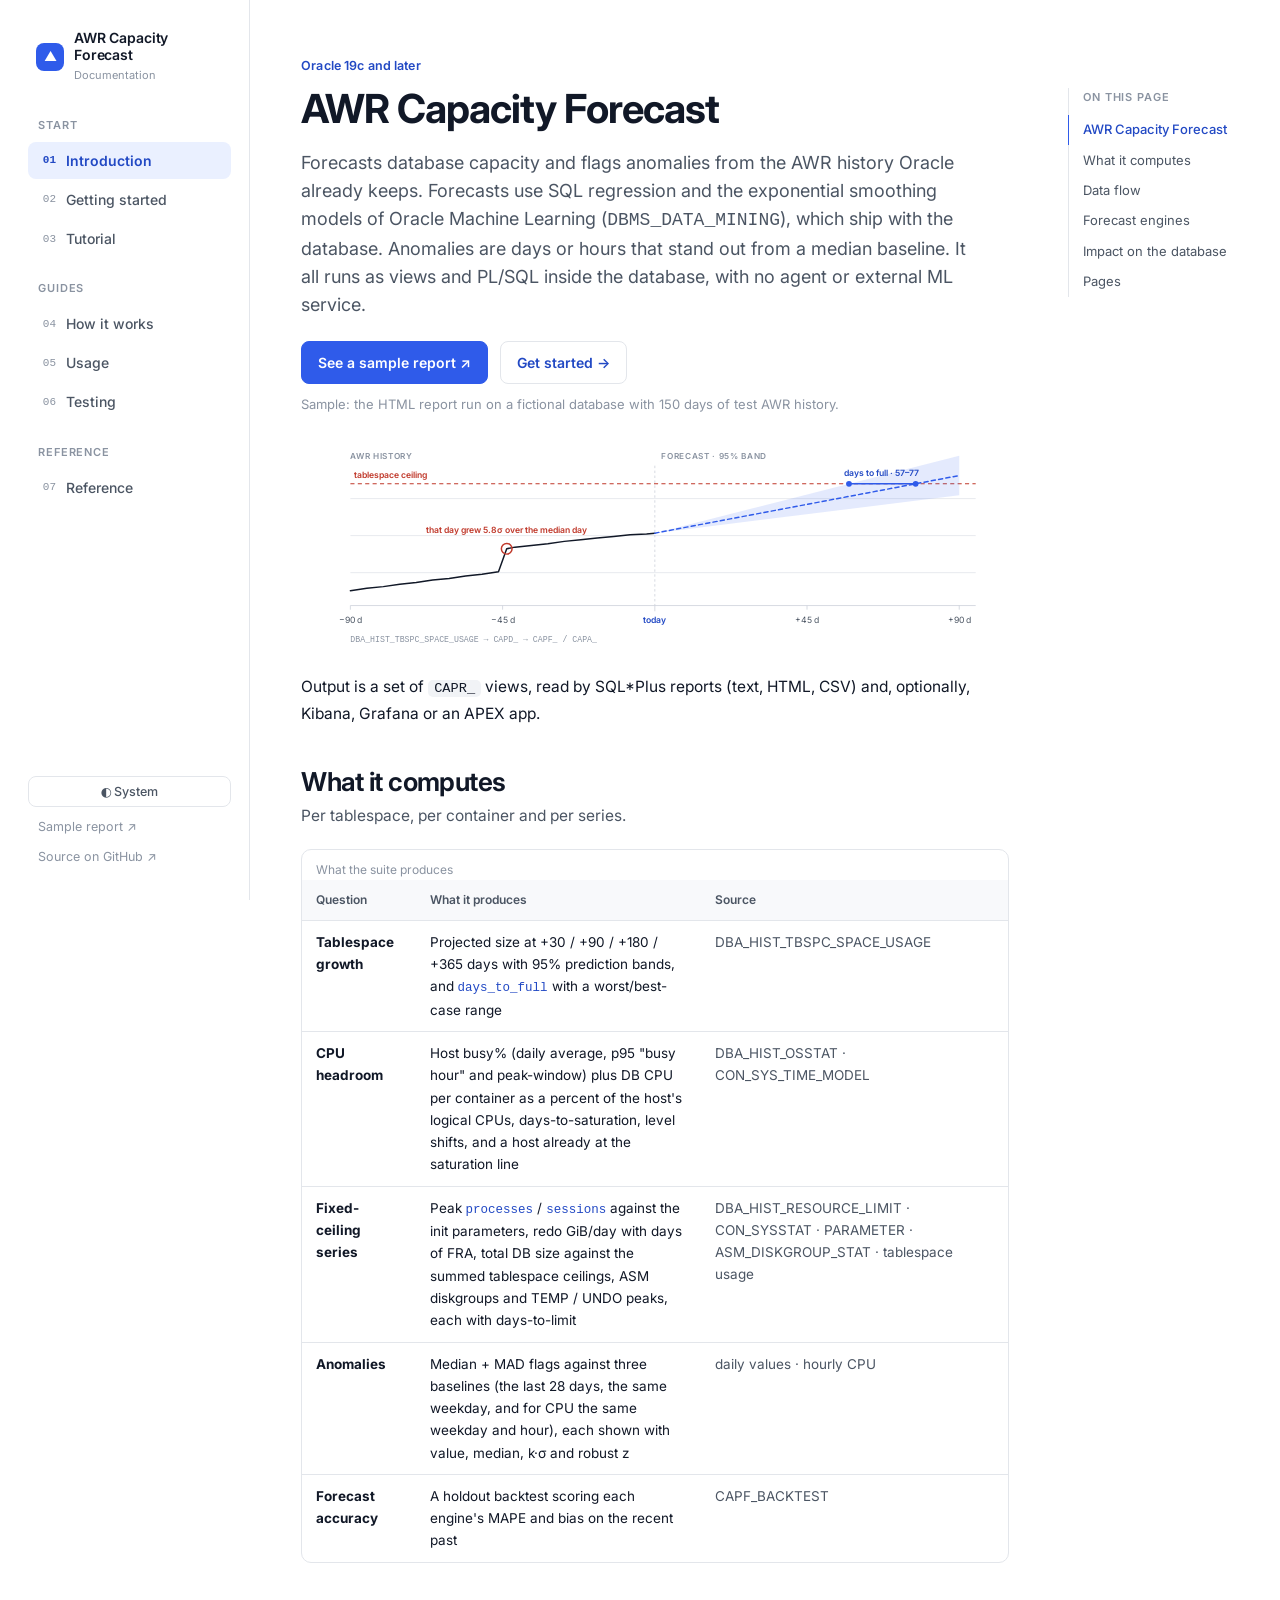
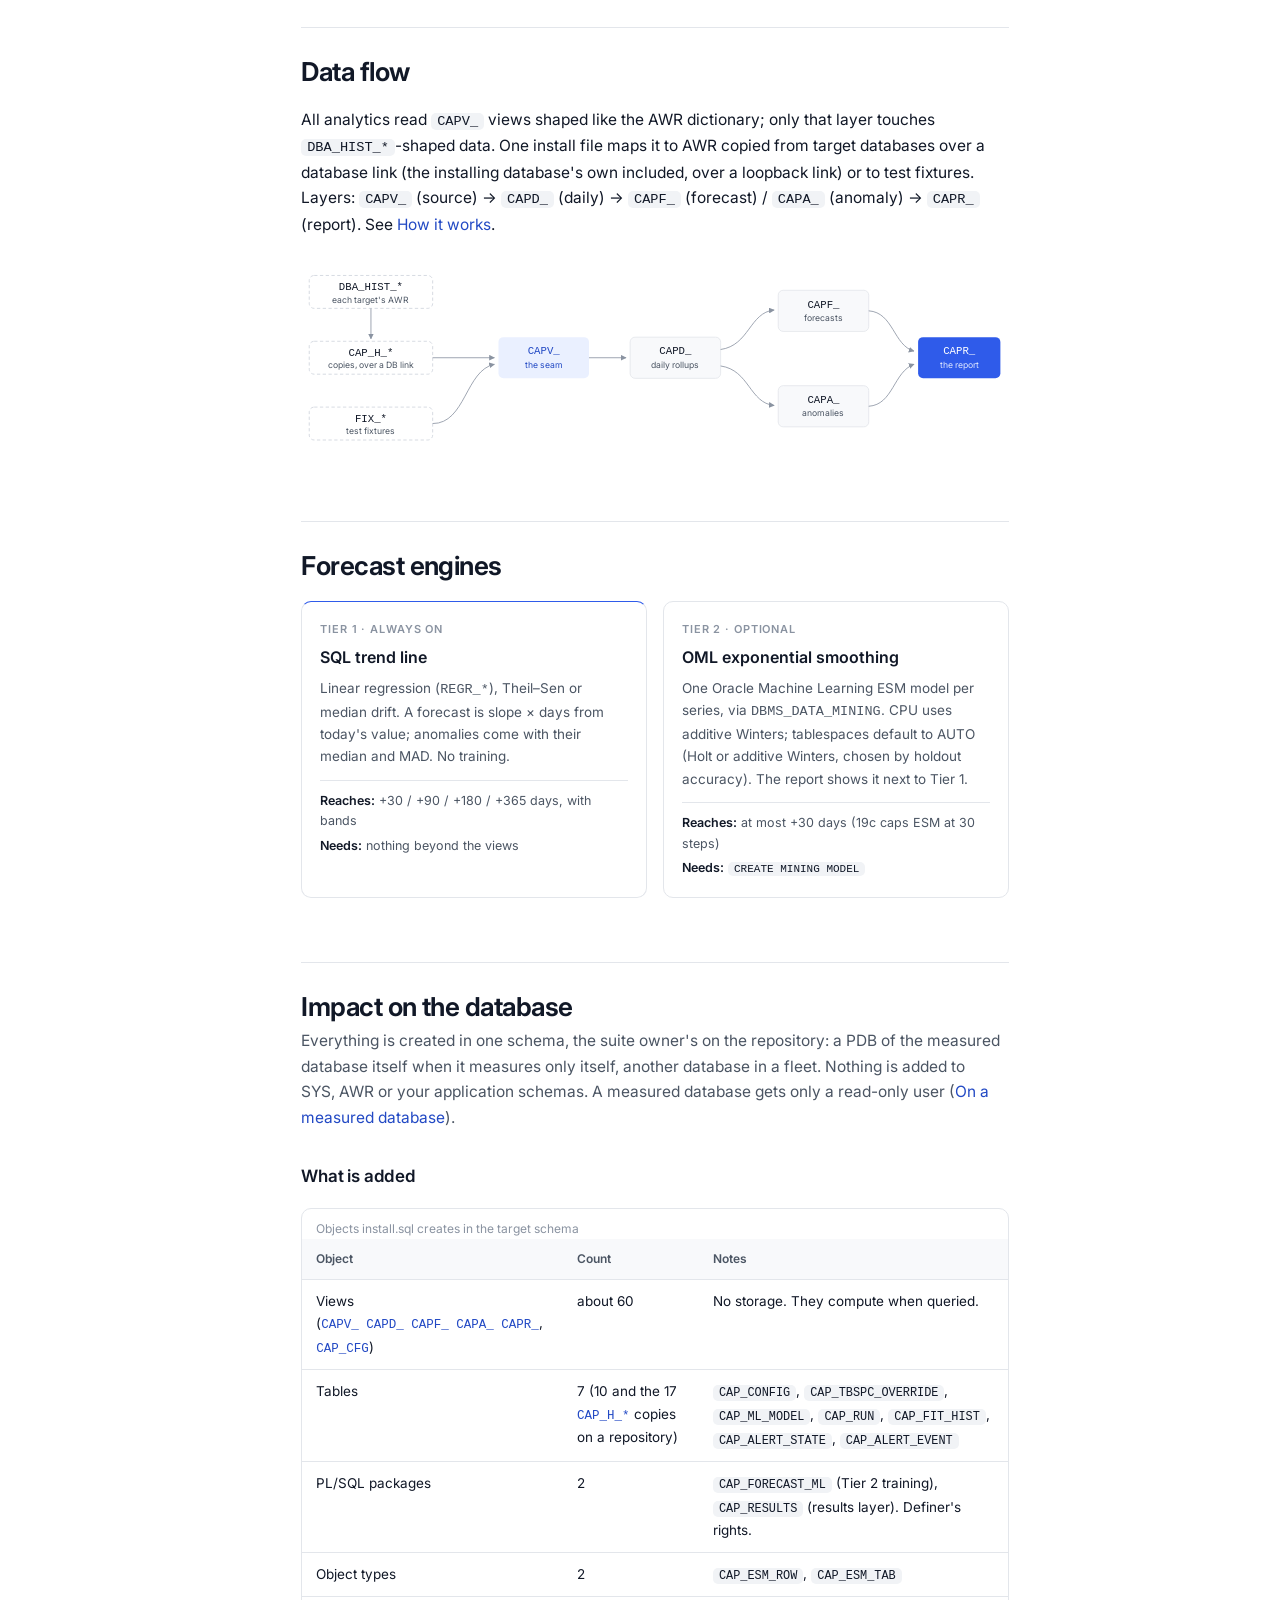
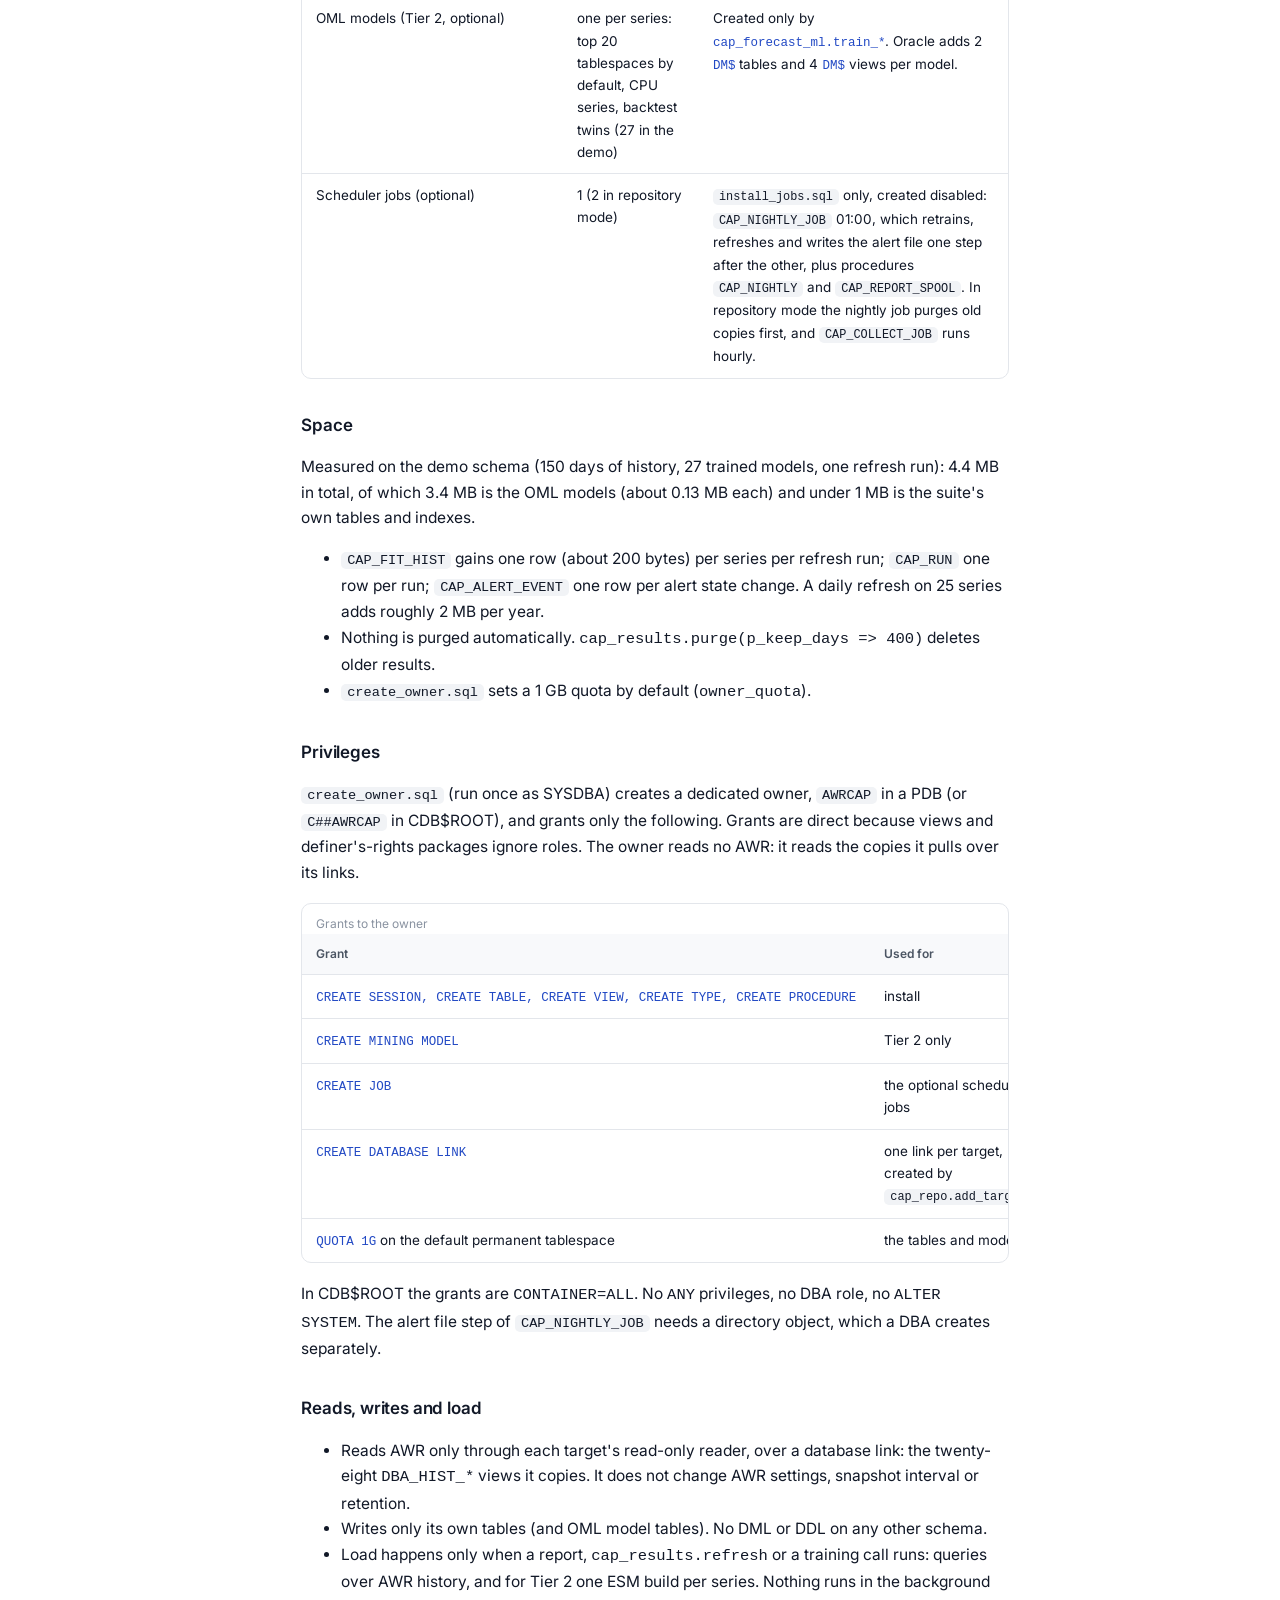
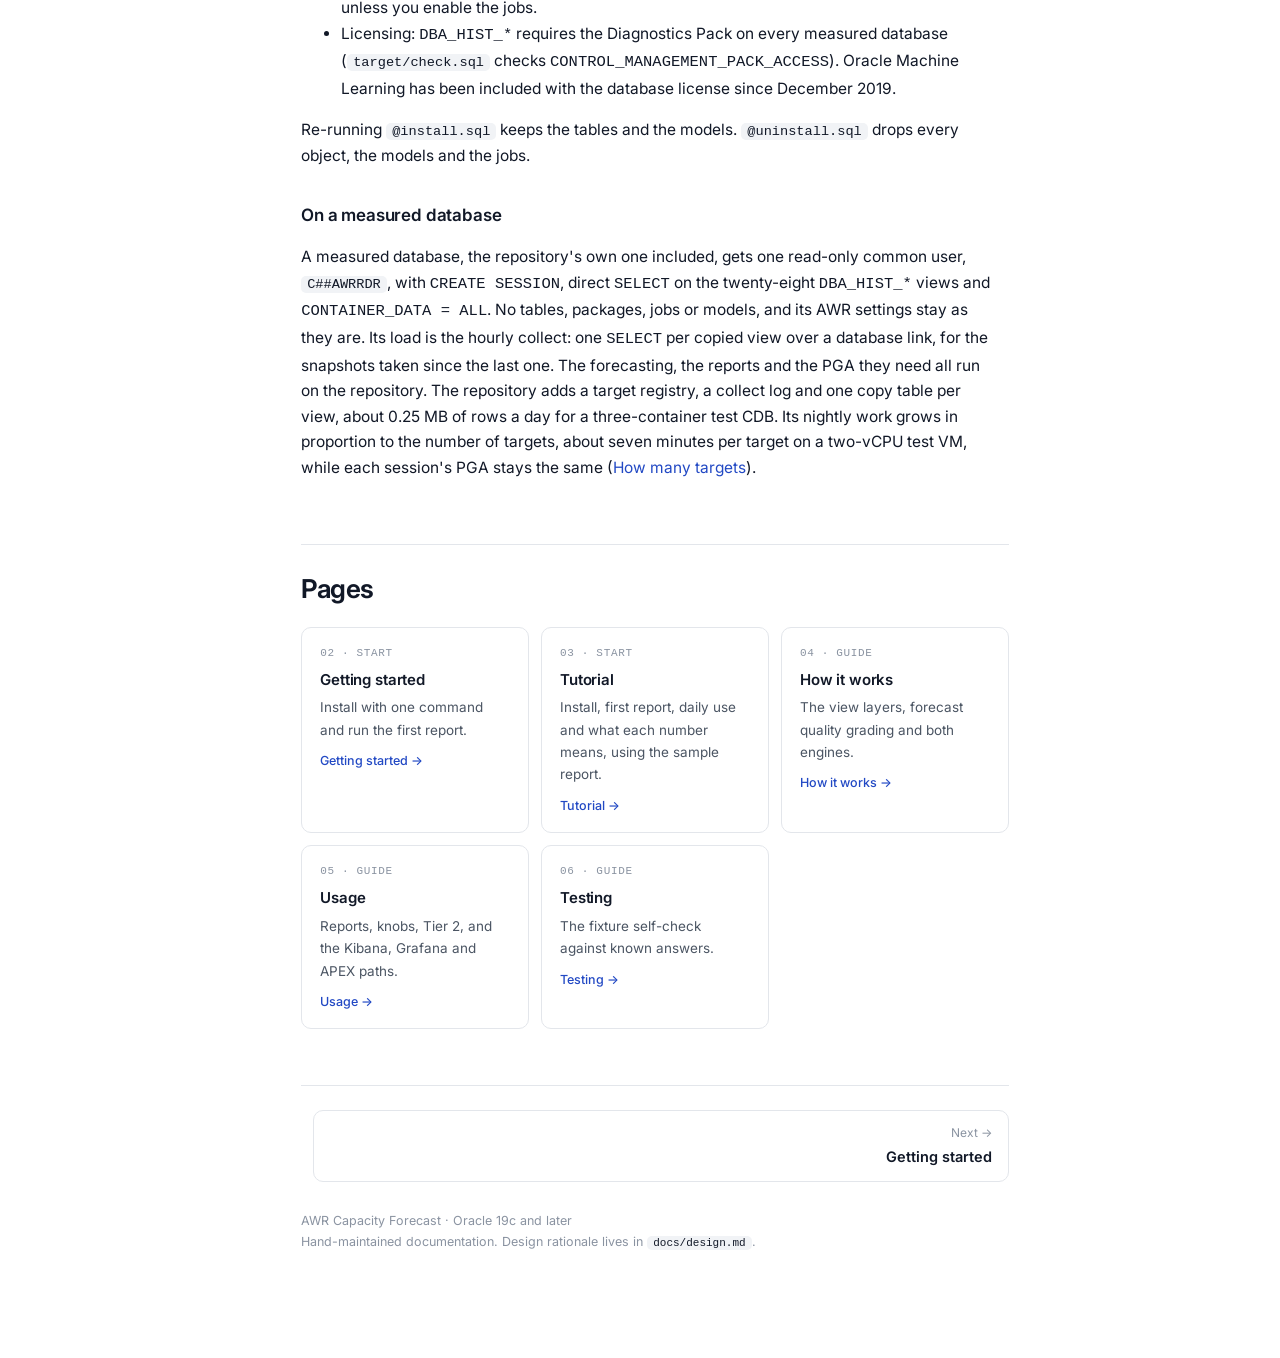
==== docs/index.html @ b94b9b95 "Merge origin/main (M25: every database a target) into the memory sizing branch Main retired local mo" ====
<!DOCTYPE html>
<html lang="en">
<head>
<meta charset="utf-8">
<meta name="viewport" content="width=device-width, initial-scale=1">
<meta name="color-scheme" content="light dark">
<title>Introduction — AWR Capacity Forecast</title>
<meta name="description" content="Capacity forecasting and anomaly detection for Oracle 19c, computed inside the database from AWR history with SQL and Oracle Machine Learning.">
<link rel="icon" href="data:image/svg+xml,<svg xmlns='http://www.w3.org/2000/svg' viewBox='0 0 32 32'><rect width='32' height='32' rx='7' fill='%23b06a0d'/><path d='M16 8L24 23L8 23Z' fill='%23fff'/></svg>">
<link rel="preconnect" href="https://fonts.gstatic.com" crossorigin>
<link rel="stylesheet" href="assets/style.css">
<script>
  // No-FOUC: apply the persisted theme before first paint.
  (function(){try{var t=localStorage.getItem("cap-theme");
    if(t){document.documentElement.setAttribute("data-theme",t);
      var m=document.querySelector('meta[name="color-scheme"]');if(m)m.content=t;}}catch(e){}})();
</script>
</head>
<body>
<a class="skip-link visually-hidden" href="#content">Skip to content</a>
<div class="shell">
  <aside class="sidebar">
    <a class="brand" href="index.html">
      <div class="brand__mark" aria-hidden="true">▲</div>
      <div>
        <div class="brand__name">AWR Capacity<br>Forecast</div>
        <div class="brand__sub">Documentation</div>
      </div>
    </a>
    <nav class="nav" aria-label="Documentation pages">
      <div class="nav__group">Start</div>
      <a class="nav-page" href="index.html"><span class="n">01</span> Introduction</a>
      <a class="nav-page" href="start.html"><span class="n">02</span> Getting started</a>
      <a class="nav-page" href="tutorial.html"><span class="n">03</span> Tutorial</a>
      <div class="nav__group">Guides</div>
      <a class="nav-page" href="concepts.html"><span class="n">04</span> How it works</a>
      <a class="nav-page" href="usage.html"><span class="n">05</span> Usage</a>
      <a class="nav-page" href="testing.html"><span class="n">06</span> Testing</a>
      <div class="nav__group">Reference</div>
      <a class="nav-page" href="reference.html"><span class="n">07</span> Reference</a>
    </nav>
    <div class="sidebar__foot">
      <button class="theme-toggle" id="themeBtn" type="button">◐ System</button>
      <a class="sidebar__link" href="demo/cap_report_demo.html" target="_blank" rel="noopener">Sample report ↗</a>
      <a class="sidebar__link" href="https://github.com/davidbudac/awr-capacity-forecast">Source on GitHub ↗</a>
    </div>
  </aside>

  <main class="main" id="content" tabindex="-1">
    <div class="wrap">

      <!-- ===================== HERO ===================== -->
      <section class="hero" id="overview">
        <span class="eyebrow">Oracle 19c and later</span>
        <h1>AWR Capacity Forecast</h1>
        <p class="lead">Forecasts database capacity and flags anomalies from the AWR history Oracle
          already keeps. Forecasts use SQL regression and the exponential smoothing models of
          Oracle Machine Learning (<code>DBMS_DATA_MINING</code>), which ship with the database.
          Anomalies are days or hours that stand out from a median baseline. It all runs as views
          and PL/SQL inside the database, with no agent or external ML service.</p>
        <p class="cta">
          <a class="btn" href="demo/cap_report_demo.html" target="_blank" rel="noopener">See a sample report ↗</a>
          <a class="btn btn--ghost" href="start.html">Get started →</a>
          <span class="cta__note">Sample: the HTML report run on a fictional database with 150 days
            of test AWR history.</span>
        </p>
        <div class="herochart-scroll">
        <svg class="herochart" viewBox="0 0 860 252" role="img"
             aria-label="One tablespace over time. AWR history runs from 90 days ago to today, with one day flagged for growing 5.8 sigma more than a typical day. From today a dashed forecast line and a 95% band project forward, crossing the tablespace ceiling between 57 and 77 days out.">
          <text class="hc-lbl" x="60" y="22">AWR history</text>
          <text class="hc-lbl" x="438" y="22">forecast · 95% band</text>

          <line class="hc-grid" x1="60" y1="160" x2="820" y2="160"/>
          <line class="hc-grid" x1="60" y1="115" x2="820" y2="115"/>
          <line class="hc-grid" x1="60" y1="70"  x2="820" y2="70"/>

          <line class="hc-ceil" x1="60" y1="52" x2="820" y2="52"/>
          <text class="hc-crit" x="64" y="45">tablespace ceiling</text>

          <path class="hc-band" d="M430 112 L800 18 L800 66 Z"/>
          <path class="hc-hist" d="M60 182 L80 179 L100 177 L120 174 L140 172 L160 169 L180 167
            L200 164 L220 162 L240 159 L250 131 L260 129 L280 127 L300 125 L320 122 L340 120
            L360 118 L380 116 L400 114 L420 113 L430 112"/>

          <circle class="hc-mark" cx="250" cy="131" r="6.5"/>
          <text class="hc-crit" x="250" y="112" text-anchor="middle">that day grew 5.8σ over the median day</text>

          <path class="hc-fc" d="M430 112 L800 42"/>
          <line class="hc-div" x1="430" y1="30" x2="430" y2="200"/>

          <circle class="hc-dot" cx="666" cy="52" r="3.5"/>
          <circle class="hc-dot" cx="747" cy="52" r="3.5"/>
          <line class="hc-span" x1="666" y1="52" x2="747" y2="52"/>
          <text class="hc-acc" x="706" y="42" text-anchor="middle">days to full · 57–77</text>

          <line class="hc-axis" x1="60" y1="200" x2="820" y2="200"/>
          <g class="hc-axis">
            <line x1="60" y1="200" x2="60" y2="205"/>
            <line x1="245" y1="200" x2="245" y2="205"/>
            <line x1="430" y1="200" x2="430" y2="207"/>
            <line x1="615" y1="200" x2="615" y2="205"/>
            <line x1="800" y1="200" x2="800" y2="205"/>
          </g>
          <text class="hc-cap" x="60"  y="221" text-anchor="middle">&#8722;90 d</text>
          <text class="hc-cap" x="245" y="221" text-anchor="middle">&#8722;45 d</text>
          <text class="hc-acc" x="430" y="221" text-anchor="middle">today</text>
          <text class="hc-cap" x="615" y="221" text-anchor="middle">+45 d</text>
          <text class="hc-cap" x="800" y="221" text-anchor="middle">+90 d</text>
          <text class="hc-src" x="60" y="244">DBA_HIST_TBSPC_SPACE_USAGE &#8594; CAPD_ &#8594; CAPF_ / CAPA_</text>
        </svg>
        </div>
      </section>

      <p>Output is a set of <span class="inline">CAPR_</span> views, read by SQL*Plus reports (text,
        HTML, CSV) and, optionally, Kibana, Grafana or an APEX app.</p>

      <!-- ===================== WHAT IT ANSWERS ===================== -->
      <div class="section-head" id="what">
        <h2>What it computes</h2>
        <p>Per tablespace, per container and per series.</p>
      </div>
      <div class="tablewrap">
        <table>
          <caption>What the suite produces</caption>
          <thead><tr><th scope="col">Question</th><th scope="col">What it produces</th><th scope="col">Source</th></tr></thead>
          <tbody>
            <tr><td><b>Tablespace growth</b></td><td>Projected size at +30 / +90 / +180 / +365 days with 95% prediction bands, and <code>days_to_full</code> with a worst/best-case range</td><td class="def">DBA_HIST_TBSPC_SPACE_USAGE</td></tr>
            <tr><td><b>CPU headroom</b></td><td>Host busy% (daily average, p95 "busy hour" and peak-window) plus DB CPU per container as a percent of the host's logical CPUs, days-to-saturation, level shifts, and a host already at the saturation line</td><td class="def">DBA_HIST_OSSTAT · CON_SYS_TIME_MODEL</td></tr>
            <tr><td><b>Fixed-ceiling series</b></td><td>Peak <code>processes</code> / <code>sessions</code> against the init parameters, redo GiB/day with days of FRA, total DB size against the summed tablespace ceilings, ASM diskgroups and TEMP / UNDO peaks, each with days-to-limit</td><td class="def">DBA_HIST_RESOURCE_LIMIT · CON_SYSSTAT · PARAMETER · ASM_DISKGROUP_STAT · tablespace usage</td></tr>
            <tr><td><b>Anomalies</b></td><td>Median + MAD flags against three baselines (the last 28 days, the same weekday, and for CPU the same weekday and hour), each shown with value, median, k·σ and robust z</td><td class="def">daily values · hourly CPU</td></tr>
            <tr><td><b>Forecast accuracy</b></td><td>A holdout backtest scoring each engine's MAPE and bias on the recent past</td><td class="def">CAPF_BACKTEST</td></tr>
          </tbody>
        </table>
      </div>

      <!-- ===================== THE BIG IDEA ===================== -->
      <div class="section-head" id="idea">
        <h2>Data flow</h2>
      </div>
      <p>All analytics read <span class="inline">CAPV_</span> views shaped like the AWR dictionary;
        only that layer touches <span class="inline">DBA_HIST_*</span>-shaped data. One install file maps
        it to AWR copied from target databases over a database link (the installing database's own
        included, over a loopback link) or to test fixtures. Layers:
        <span class="inline">CAPV_</span> (source) → <span class="inline">CAPD_</span> (daily) →
        <span class="inline">CAPF_</span> (forecast) / <span class="inline">CAPA_</span> (anomaly) →
        <span class="inline">CAPR_</span> (report). See <a href="concepts.html">How it works</a>.</p>
      <svg class="archflow" viewBox="0 0 860 240" role="img"
           aria-label="Architecture: each target's AWR, copied over a database link, or test fixtures feed the CAPV seam, then CAPD daily rollups split into CAPF forecasts and CAPA anomalies, which merge into the CAPR report views.">
        <defs>
          <marker id="af-arr" viewBox="0 0 10 10" refX="9" refY="5" markerWidth="7" markerHeight="7" orient="auto">
            <path class="af-head" d="M0 0L10 5L0 10z"/>
          </marker>
        </defs>
        <rect class="af-src" x="10" y="20" width="150" height="40" rx="6"/>
        <text class="af-name" x="85" y="38" text-anchor="middle">DBA_HIST_*</text>
        <text class="af-cap" x="85" y="53" text-anchor="middle">each target's AWR</text>
        <rect class="af-src" x="10" y="100" width="150" height="40" rx="6"/>
        <text class="af-name" x="85" y="118" text-anchor="middle">CAP_H_*</text>
        <text class="af-cap" x="85" y="133" text-anchor="middle">copies, over a DB link</text>
        <rect class="af-src" x="10" y="180" width="150" height="40" rx="6"/>
        <text class="af-name" x="85" y="198" text-anchor="middle">FIX_*</text>
        <text class="af-cap" x="85" y="213" text-anchor="middle">test fixtures</text>
        <path class="af-edge" d="M85 60 L 85 97" marker-end="url(#af-arr)"/>
        <path class="af-edge" d="M160 120 L 235 120" marker-end="url(#af-arr)"/>
        <path class="af-edge" d="M160 200 C 200 200 200 135 235 128" marker-end="url(#af-arr)"/>
        <rect class="af-seam" x="240" y="95" width="110" height="50" rx="6"/>
        <text class="af-seam-name" x="295" y="116" text-anchor="middle">CAPV_</text>
        <text class="af-seam-cap" x="295" y="132" text-anchor="middle">the seam</text>
        <path class="af-edge" d="M350 120 L 395 120" marker-end="url(#af-arr)"/>
        <rect class="af-box" x="400" y="95" width="110" height="50" rx="6"/>
        <text class="af-name" x="455" y="116" text-anchor="middle">CAPD_</text>
        <text class="af-cap" x="455" y="132" text-anchor="middle">daily rollups</text>
        <path class="af-edge" d="M510 110 C 545 105 545 65 575 62" marker-end="url(#af-arr)"/>
        <path class="af-edge" d="M510 130 C 545 135 545 175 575 178" marker-end="url(#af-arr)"/>
        <rect class="af-box" x="580" y="38" width="110" height="50" rx="6"/>
        <text class="af-name" x="635" y="59" text-anchor="middle">CAPF_</text>
        <text class="af-cap" x="635" y="75" text-anchor="middle">forecasts</text>
        <rect class="af-box" x="580" y="154" width="110" height="50" rx="6"/>
        <text class="af-name" x="635" y="175" text-anchor="middle">CAPA_</text>
        <text class="af-cap" x="635" y="191" text-anchor="middle">anomalies</text>
        <path class="af-edge" d="M690 63 C 720 65 720 105 745 112" marker-end="url(#af-arr)"/>
        <path class="af-edge" d="M690 179 C 720 177 720 137 745 128" marker-end="url(#af-arr)"/>
        <rect class="af-out" x="750" y="95" width="100" height="50" rx="6"/>
        <text class="af-out-name" x="800" y="116" text-anchor="middle">CAPR_</text>
        <text class="af-out-cap" x="800" y="132" text-anchor="middle">the report</text>
      </svg>

      <!-- ===================== TWO ENGINES ===================== -->
      <div class="section-head" id="engines">
        <h2>Forecast engines</h2>
      </div>
      <div class="split" style="gap:16px">
        <div class="track-card a" style="border-top-color:var(--accent)">
          <div class="tk">Tier 1 · always on</div>
          <h4>SQL trend line</h4>
          <p>Linear regression (<code>REGR_*</code>), Theil–Sen or median drift. A forecast is slope ×
            days from today's value; anomalies come with their median and MAD. No training.</p>
          <div class="meta"><span><b>Reaches:</b> +30 / +90 / +180 / +365 days, with bands</span>
            <span><b>Needs:</b> nothing beyond the views</span></div>
        </div>
        <div class="track-card b">
          <div class="tk">Tier 2 · optional</div>
          <h4>OML exponential smoothing</h4>
          <p>One Oracle Machine Learning ESM model per series, via <code>DBMS_DATA_MINING</code>. CPU
            uses additive Winters; tablespaces default to AUTO (Holt or additive Winters, chosen by
            holdout accuracy). The report shows it next to Tier 1.</p>
          <div class="meta"><span><b>Reaches:</b> at most +30 days (19c caps ESM at 30 steps)</span>
            <span><b>Needs:</b> <span class="inline">CREATE MINING MODEL</span></span></div>
        </div>
      </div>

      <!-- ===================== IMPACT ===================== -->
      <div class="section-head" id="impact">
        <h2>Impact on the database</h2>
        <p>Everything is created in one schema, the suite owner's on the repository: a PDB of the
          measured database itself when it measures only itself, another database in a fleet. Nothing is
          added to SYS, AWR or your application schemas. A measured database gets only a read-only user
          (<a href="#fleet-impact">On a measured database</a>).</p>
      </div>

      <h3>What is added</h3>
      <div class="tablewrap">
        <table>
          <caption>Objects install.sql creates in the target schema</caption>
          <thead><tr><th scope="col">Object</th><th scope="col">Count</th><th scope="col">Notes</th></tr></thead>
          <tbody>
            <tr><td>Views (<code>CAPV_ CAPD_ CAPF_ CAPA_ CAPR_</code>, <code>CAP_CFG</code>)</td><td>about 60</td><td>No storage. They compute when queried.</td></tr>
            <tr><td>Tables</td><td>7 (10 and the 17 <code>CAP_H_*</code> copies on a repository)</td><td><span class="inline">CAP_CONFIG</span>, <span class="inline">CAP_TBSPC_OVERRIDE</span>, <span class="inline">CAP_ML_MODEL</span>, <span class="inline">CAP_RUN</span>, <span class="inline">CAP_FIT_HIST</span>, <span class="inline">CAP_ALERT_STATE</span>, <span class="inline">CAP_ALERT_EVENT</span></td></tr>
            <tr><td>PL/SQL packages</td><td>2</td><td><span class="inline">CAP_FORECAST_ML</span> (Tier 2 training), <span class="inline">CAP_RESULTS</span> (results layer). Definer's rights.</td></tr>
            <tr><td>Object types</td><td>2</td><td><span class="inline">CAP_ESM_ROW</span>, <span class="inline">CAP_ESM_TAB</span></td></tr>
            <tr><td>OML models (Tier 2, optional)</td><td>one per series: top 20 tablespaces by default, CPU series, backtest twins (27 in the demo)</td><td>Created only by <code>cap_forecast_ml.train_*</code>. Oracle adds 2 <code>DM$</code> tables and 4 <code>DM$</code> views per model.</td></tr>
            <tr><td>Scheduler jobs (optional)</td><td>1 (2 in repository mode)</td><td><span class="inline">install_jobs.sql</span> only, created disabled: <span class="inline">CAP_NIGHTLY_JOB</span> 01:00, which retrains, refreshes and writes the alert file one step after the other, plus procedures <span class="inline">CAP_NIGHTLY</span> and <span class="inline">CAP_REPORT_SPOOL</span>. In repository mode the nightly job purges old copies first, and <span class="inline">CAP_COLLECT_JOB</span> runs hourly.</td></tr>
          </tbody>
        </table>
      </div>

      <h3>Space</h3>
      <p>Measured on the demo schema (150 days of history, 27 trained models, one refresh run):
        4.4 MB in total, of which 3.4 MB is the OML models (about 0.13 MB each) and under 1 MB
        is the suite's own tables and indexes.</p>
      <ul>
        <li><span class="inline">CAP_FIT_HIST</span> gains one row (about 200 bytes) per series per
          refresh run; <span class="inline">CAP_RUN</span> one row per run;
          <span class="inline">CAP_ALERT_EVENT</span> one row per alert state change. A daily
          refresh on 25 series adds roughly 2 MB per year.</li>
        <li>Nothing is purged automatically. <code>cap_results.purge(p_keep_days =&gt; 400)</code>
          deletes older results.</li>
        <li><span class="inline">create_owner.sql</span> sets a 1 GB quota by default
          (<code>owner_quota</code>).</li>
      </ul>

      <h3>Privileges</h3>
      <p><span class="inline">create_owner.sql</span> (run once as SYSDBA) creates a dedicated owner,
        <span class="inline">AWRCAP</span> in a PDB (or <span class="inline">C##AWRCAP</span> in
        CDB$ROOT), and grants only the following. Grants are direct because views and definer's-rights
        packages ignore roles. The owner reads no AWR: it reads the copies it pulls over its links.</p>
      <div class="tablewrap">
        <table>
          <caption>Grants to the owner</caption>
          <thead><tr><th scope="col">Grant</th><th scope="col">Used for</th></tr></thead>
          <tbody>
            <tr><td><code>CREATE SESSION, CREATE TABLE, CREATE VIEW, CREATE TYPE, CREATE PROCEDURE</code></td><td>install</td></tr>
            <tr><td><code>CREATE MINING MODEL</code></td><td>Tier 2 only</td></tr>
            <tr><td><code>CREATE JOB</code></td><td>the optional scheduler jobs</td></tr>
            <tr><td><code>CREATE DATABASE LINK</code></td><td>one link per target, created by <span class="inline">cap_repo.add_target</span></td></tr>
            <tr><td><code>QUOTA 1G</code> on the default permanent tablespace</td><td>the tables and models</td></tr>
          </tbody>
        </table>
      </div>
      <p>In CDB$ROOT the grants are <code>CONTAINER=ALL</code>. No <code>ANY</code> privileges, no
        DBA role, no <code>ALTER SYSTEM</code>. The alert file step of
        <span class="inline">CAP_NIGHTLY_JOB</span> needs a directory object, which a DBA creates
        separately.</p>

      <h3>Reads, writes and load</h3>
      <ul>
        <li>Reads AWR only through each target's read-only reader, over a database link: the
          twenty-eight <code>DBA_HIST_*</code> views it copies. It does not change AWR settings, snapshot
          interval or retention.</li>
        <li>Writes only its own tables (and OML model tables). No DML or DDL on any other schema.</li>
        <li>Load happens only when a report, <code>cap_results.refresh</code> or a training call runs:
          queries over AWR history, and for Tier 2 one ESM build per series. Nothing runs in the
          background unless you enable the jobs.</li>
        <li>Licensing: <code>DBA_HIST_*</code> requires the Diagnostics Pack on every measured database
          (<span class="inline">target/check.sql</span> checks <code>CONTROL_MANAGEMENT_PACK_ACCESS</code>).
          Oracle Machine Learning has been included with the database license since December 2019.</li>
      </ul>
      <p>Re-running <span class="inline">@install.sql</span> keeps the tables and the models.
        <span class="inline">@uninstall.sql</span> drops every object, the models and the jobs.</p>

      <h3 id="fleet-impact">On a measured database</h3>
      <p>A measured database, the repository's own one included, gets one read-only common user,
        <span class="inline">C##AWRRDR</span>, with <code>CREATE SESSION</code>, direct
        <code>SELECT</code> on the twenty-eight <code>DBA_HIST_*</code> views and
        <code>CONTAINER_DATA = ALL</code>. No tables, packages, jobs or models, and its AWR settings
        stay as they are. Its load is the hourly collect: one <code>SELECT</code> per copied view over
        a database link, for the snapshots taken since the last one. The forecasting, the reports and
        the PGA they need all run on the repository. The repository adds a target registry, a collect
        log and one copy table per view, about 0.25&nbsp;MB of rows a day for a three-container
        test CDB. Its nightly work grows in proportion to the number of targets, about seven
        minutes per target on a two-vCPU test VM, while each session's PGA stays the same
        (<a href="reference.html#fleet-size">How many targets</a>).</p>

      <!-- ===================== NEXT ===================== -->
      <div class="section-head" id="next">
        <h2>Pages</h2>
      </div>
      <div class="cardgrid">
        <a class="card" href="start.html">
          <div class="k">02 · Start</div>
          <h3>Getting started</h3>
          <p>Install with one command and run the first report.</p>
          <div class="go">Getting started →</div>
        </a>
        <a class="card" href="tutorial.html">
          <div class="k">03 · Start</div>
          <h3>Tutorial</h3>
          <p>Install, first report, daily use and what each number means, using the sample report.</p>
          <div class="go">Tutorial →</div>
        </a>
        <a class="card" href="concepts.html">
          <div class="k">04 · Guide</div>
          <h3>How it works</h3>
          <p>The view layers, forecast quality grading and both engines.</p>
          <div class="go">How it works →</div>
        </a>
        <a class="card" href="usage.html">
          <div class="k">05 · Guide</div>
          <h3>Usage</h3>
          <p>Reports, knobs, Tier 2, and the Kibana, Grafana and APEX paths.</p>
          <div class="go">Usage →</div>
        </a>
        <a class="card" href="testing.html">
          <div class="k">06 · Guide</div>
          <h3>Testing</h3>
          <p>The fixture self-check against known answers.</p>
          <div class="go">Testing →</div>
        </a>
      </div>

      <nav class="pager" id="pager" aria-label="Previous and next page"></nav>

      <footer class="foot">
        AWR Capacity Forecast · Oracle 19c and later<br>
        Hand-maintained documentation. Design rationale lives in
        <span class="inline">docs/design.md</span>.
      </footer>

    </div><!-- /wrap -->
  </main>
  <aside class="rail"><nav class="toc" id="toc" aria-label="On this page"></nav></aside>
</div>
<script src="assets/site.js"></script>
</body>
</html>
---- docs/assets/style.css ----
/* =====================================================================
   AWR Capacity Forecast — documentation site
   Design system v2: three-column docs layout (pages · content · on-this-page),
   one accent colour, flat surfaces, Inter for text, system mono for code.
   ===================================================================== */

@import url("https://fonts.googleapis.com/css2?family=Inter:wght@400;500;600;700&display=swap");

:root{
  color-scheme: light dark;
  --bg:#ffffff; --surface:#f8f9fb; --surface-2:#f1f3f6; --surface-3:#e8ebf0;
  --text:#111827; --muted:#4b5563; --faint:#8a93a1; --border:#e3e6eb; --border-strong:#cfd4dc;
  --accent:#2f5bea; --accent-soft:#eaf0ff; --accent-text:#2249c4;
  --ok:#1f7a4d; --warn:#9a6700; --crit:#c0392b;
  --ok-bg:#e6f4ec; --warn-bg:#fff5da; --crit-bg:#fdecea;
  --code-bg:#0f172a; --code-bar:#162036; --code-fg:#d6deea; --code-border:#1f2b45;
  --mono:ui-monospace,"SF Mono","JetBrains Mono","Cascadia Code",Menlo,Consolas,"Liberation Mono",monospace;
  --sans:"Inter",-apple-system,BlinkMacSystemFont,"Segoe UI",system-ui,Roboto,"Helvetica Neue",Arial,sans-serif;
  --r:10px;
}
@media (prefers-color-scheme:dark){
  :root:not([data-theme="light"]){
    --bg:#0c1017; --surface:#121722; --surface-2:#171d29; --surface-3:#1f2634;
    --text:#e6e9ef; --muted:#a3acbb; --faint:#6b7585; --border:#222a38; --border-strong:#303a4b;
    --accent:#6f8dff; --accent-soft:#182142; --accent-text:#8ea4ff;
    --ok:#5cc58c; --warn:#e0b34a; --crit:#f07d74;
    --ok-bg:#12271c; --warn-bg:#2a2410; --crit-bg:#2e1715;
    --code-bg:#0a0e16; --code-bar:#10151f; --code-fg:#d6deea; --code-border:#1c2431;
  }
}
:root[data-theme="dark"]{
  color-scheme: dark;
  --bg:#0c1017; --surface:#121722; --surface-2:#171d29; --surface-3:#1f2634;
  --text:#e6e9ef; --muted:#a3acbb; --faint:#6b7585; --border:#222a38; --border-strong:#303a4b;
  --accent:#6f8dff; --accent-soft:#182142; --accent-text:#8ea4ff;
  --ok:#5cc58c; --warn:#e0b34a; --crit:#f07d74;
  --ok-bg:#12271c; --warn-bg:#2a2410; --crit-bg:#2e1715;
  --code-bg:#0a0e16; --code-bar:#10151f; --code-fg:#d6deea; --code-border:#1c2431;
}
:root[data-theme="light"]{color-scheme:light}

@media (prefers-reduced-motion:no-preference){ @view-transition{ navigation:auto; } }

*{box-sizing:border-box}
html{scroll-behavior:smooth}
@media (prefers-reduced-motion:reduce){html{scroll-behavior:auto}*{animation:none!important;transition:none!important}}
body{margin:0;background:var(--bg);color:var(--text);font-family:var(--sans);
  font-size:15.5px;line-height:1.65;-webkit-font-smoothing:antialiased;text-rendering:optimizeLegibility}
a{color:var(--accent-text);text-decoration:none}
a:hover{text-decoration:underline;text-underline-offset:3px}
::selection{background:var(--accent-soft);color:var(--text)}
:where(a,button):focus-visible{outline:2px solid var(--accent);outline-offset:2px;border-radius:4px}

.visually-hidden:where(:not(:focus-within,:active)){
  position:absolute!important;clip-path:inset(50%)!important;overflow:hidden!important;
  width:1px!important;height:1px!important;margin:-1px!important;padding:0!important;border:0!important;white-space:nowrap!important}
.skip-link{position:fixed;top:10px;left:10px;z-index:200;background:var(--accent);color:#fff;
  padding:9px 14px;border-radius:8px;font-size:13px}

/* ---------- shell: sidebar · main · rail ---------- */
.shell{display:grid;grid-template-columns:250px minmax(0,1fr) 220px;max-width:1360px;margin:0 auto;align-items:start}
.sidebar{position:sticky;top:0;height:100vh;overflow-y:auto;padding:28px 18px 32px 28px;
  border-right:1px solid var(--border);display:flex;flex-direction:column}
.rail{position:sticky;top:0;height:100vh;overflow-y:auto;padding:88px 24px 32px 8px}

.brand{display:flex;align-items:center;gap:10px;margin-bottom:4px;padding:2px 8px}
.brand:hover{text-decoration:none}
.brand__mark{width:28px;height:28px;border-radius:8px;flex:0 0 auto;background:var(--accent);
  display:grid;place-items:center;color:#fff;font-size:13px}
.brand__name{font-weight:600;font-size:14px;letter-spacing:-.01em;line-height:1.2;color:var(--text)}
.brand__sub{font-size:11px;color:var(--faint);margin-top:2px}

.nav{margin-top:26px;display:flex;flex-direction:column;gap:2px}
.nav__group{font-size:11px;font-weight:600;text-transform:uppercase;letter-spacing:.08em;
  color:var(--faint);margin:20px 0 6px;padding-left:10px}
.nav__group:first-child{margin-top:0}
.nav-page{display:flex;align-items:center;gap:10px;padding:7px 10px;border-radius:8px;
  color:var(--muted);font-size:14px;font-weight:500;transition:color .12s,background .12s}
.nav-page:hover{color:var(--text);background:var(--surface-2);text-decoration:none}
.nav-page.current{color:var(--accent-text);background:var(--accent-soft);font-weight:600}
.nav-page .n{font-family:var(--mono);font-size:11px;color:var(--faint);width:18px;text-align:right}
.nav-page.current .n{color:var(--accent-text)}

.sidebar__foot{margin-top:auto;padding-top:24px;display:flex;flex-direction:column;gap:10px}
.theme-toggle{display:inline-flex;align-items:center;justify-content:center;gap:7px;
  font-family:var(--sans);font-size:12.5px;font-weight:500;color:var(--muted);cursor:pointer;
  background:transparent;border:1px solid var(--border);border-radius:8px;padding:7px 11px}
.theme-toggle:hover{color:var(--text);border-color:var(--border-strong)}
.sidebar__link{font-size:12.5px;color:var(--faint);padding:0 10px}
.sidebar__link:hover{color:var(--text)}

/* on-this-page (built by site.js) */
.toc{display:flex;flex-direction:column;gap:1px;border-left:1px solid var(--border)}
.toc:empty{display:none}
.toc__group{font-size:11px;font-weight:600;text-transform:uppercase;letter-spacing:.08em;
  color:var(--faint);margin:0 0 8px;padding-left:14px}
.toc a{display:block;padding:4px 14px;margin-left:-1px;color:var(--muted);font-size:13px;
  border-left:1px solid transparent;transition:color .12s,border-color .12s}
.toc a:hover{color:var(--text);text-decoration:none}
.toc a.active{color:var(--accent-text);border-left-color:var(--accent);font-weight:500}

/* ---------- main ---------- */
.main{min-width:0;padding:0 clamp(24px,4vw,56px)}
.wrap{max-width:760px;margin:0 auto;padding:56px 0 72px}
.section-head,.hero{scroll-margin-top:28px}
p{max-width:70ch}
.lead{max-width:62ch}

.eyebrow{font-size:12.5px;font-weight:600;color:var(--accent-text);letter-spacing:.01em}
h1{font-size:clamp(30px,4vw,40px);line-height:1.12;letter-spacing:-.025em;font-weight:700;margin:10px 0 0;text-wrap:balance}
h2{font-size:clamp(22px,2.8vw,26px);line-height:1.2;letter-spacing:-.02em;font-weight:650;margin:0 0 4px;text-wrap:balance}
h3{font-size:17px;letter-spacing:-.01em;font-weight:600;margin:32px 0 8px}
h4{font-size:14px;font-weight:600;margin:0 0 4px}
.section-head{margin:64px 0 20px;padding-top:28px;border-top:1px solid var(--border)}
.section-head:first-of-type,.hero+.section-head{border-top:none;padding-top:0;margin-top:40px}
.section-head .eyebrow{display:block;margin-bottom:8px}
.section-head p{color:var(--muted);font-size:15.5px;margin:6px 0 0}

/* ---------- hero ---------- */
.hero{padding:0 0 8px}
.hero .eyebrow{display:block}
.hero p.lead{font-size:18px;color:var(--muted);margin:18px 0 22px;line-height:1.55}
.hero p.lead strong{color:var(--text);font-weight:600}

/* ---------- cards ---------- */
.cardgrid{display:grid;grid-template-columns:repeat(auto-fit,minmax(200px,1fr));gap:12px;margin:22px 0}
.card{display:block;background:var(--bg);border:1px solid var(--border);border-radius:var(--r);
  padding:16px 18px;transition:border-color .12s,background .12s}
.card:hover{border-color:var(--accent);background:var(--surface);text-decoration:none}
.card .k{font-family:var(--mono);font-size:11px;letter-spacing:.06em;text-transform:uppercase;color:var(--faint)}
.card h3{margin:6px 0 4px;font-size:15px;color:var(--text)}
.card p{margin:0;font-size:13.5px;color:var(--muted);max-width:none}
.card .go{margin-top:10px;font-size:12.5px;font-weight:500;color:var(--accent-text)}

/* ---------- callouts ---------- */
.callout{display:flex;gap:12px;padding:14px 16px;border-radius:var(--r);margin:20px 0;
  background:var(--surface);border:1px solid var(--border)}
.callout .ico{flex:0 0 auto;font-family:var(--mono);font-weight:700;color:var(--accent-text);font-size:13px;line-height:1.7}
.callout p{margin:0;font-size:14px;color:var(--muted);max-width:none}
.callout p strong{color:var(--text)}
.callout p+p{margin-top:8px}
.callout.tip{background:var(--accent-soft);border-color:transparent}
.callout.warn{background:var(--warn-bg);border-color:transparent}
.callout.warn .ico{color:var(--warn)}
.callout.crit{background:var(--crit-bg);border-color:transparent}
.callout.crit .ico{color:var(--crit)}

/* ---------- pipeline diagram ---------- */
.pipe{background:var(--surface);border:1px solid var(--border);border-radius:14px;padding:24px 20px 26px;margin:24px 0}
.pipe__cap{font-size:11px;font-weight:600;text-transform:uppercase;letter-spacing:.08em;color:var(--faint);text-align:center;margin-bottom:18px}
.sources{display:grid;grid-template-columns:repeat(auto-fit,minmax(9rem,1fr));gap:10px}
.src{background:var(--bg);border:1px solid var(--border);border-radius:8px;padding:11px 12px}
.src h5{margin:0 0 3px;font-size:13px;font-weight:600}
.src code{font-family:var(--mono);font-size:11.5px;color:var(--accent-text);word-break:break-all}
.src p{margin:6px 0 0;font-size:11.5px;color:var(--muted);max-width:none}
.conn{width:1px;height:24px;margin:6px auto;background:var(--border-strong)}
.conn.small{height:16px}
.merge-note{text-align:center;font-size:11.5px;color:var(--faint);margin:2px 0 -2px}

.layer{background:var(--bg);border:1px solid var(--border);border-radius:var(--r);padding:14px 16px;display:flex;gap:14px;align-items:flex-start}
.layer.seam{border-color:var(--accent)}
.layer.out{border-color:var(--border-strong);background:var(--surface-2)}
.layer__tag{font-family:var(--mono);font-size:11.5px;font-weight:600;color:var(--accent-text);
  background:var(--accent-soft);border-radius:6px;padding:3px 8px;flex:0 0 auto;margin-top:2px;white-space:nowrap}
.layer__body h5{margin:0 0 3px;font-size:14px;font-weight:600}
.layer__body p{margin:0;font-size:13px;color:var(--muted);max-width:none}
.layer__objs{display:flex;flex-wrap:wrap;gap:5px;margin-top:8px}
.obj{font-family:var(--mono);font-size:11px;background:var(--surface-3);color:var(--muted);border-radius:5px;padding:2px 7px}
.split{display:grid;grid-template-columns:1fr 1fr;gap:10px}
.branch{border-left:1px dashed var(--border-strong);padding-left:14px;margin:0 0 0 24px}
.branch .layer{background:var(--surface)}

/* ---------- tables ---------- */
.tablewrap{overflow-x:auto;margin:18px 0;border:1px solid var(--border);border-radius:var(--r)}
table{border-collapse:collapse;width:100%;font-size:13.5px;min-width:520px}
caption{text-align:left;font-size:12px;color:var(--faint);padding:10px 14px 0}
th,td{text-align:left;padding:10px 14px;border-bottom:1px solid var(--border);vertical-align:top}
thead th{font-size:12px;color:var(--muted);font-weight:600;background:var(--surface)}
tbody tr:last-child td{border-bottom:none}
.k{font-family:var(--mono);font-size:12.5px;color:var(--accent-text);white-space:nowrap}
.kt{font-family:var(--mono);font-size:12.5px;color:var(--text)}
th code,td code{font-family:var(--mono);font-size:12.5px;color:var(--accent-text);white-space:nowrap}
.num{font-variant-numeric:tabular-nums;text-align:right;white-space:nowrap}
td.def{color:var(--muted)}

/* ---------- steps / code blocks ---------- */
.steps{margin-top:22px}
.step{display:flex;gap:18px}
.step__rail{flex:0 0 auto;display:flex;flex-direction:column;align-items:center}
.step__n{width:28px;height:28px;border-radius:50%;background:var(--accent-soft);color:var(--accent-text);
  font-size:13px;font-weight:600;display:grid;place-items:center}
.step__line{width:1px;flex:1 1 auto;background:var(--border);margin:6px 0}
.step:last-child .step__line{display:none}
.step__body{flex:1 1 auto;min-width:0;padding-bottom:28px}
.step__body h4{font-size:15.5px;font-weight:600;margin:3px 0 6px}
.step__body>p{font-size:14.5px;color:var(--muted);margin:0 0 4px}

.term{background:var(--code-bg);border:1px solid var(--code-border);border-radius:var(--r);overflow:hidden;margin:14px 0;color-scheme:dark}
.term__bar{display:flex;align-items:center;gap:8px;padding:7px 14px;background:var(--code-bar);border-bottom:1px solid var(--code-border)}
.term__dots{display:none}
.term__title{font-family:var(--mono);font-size:11.5px;color:#8b98ad}
.term__tag{margin-left:auto;font-family:var(--mono);font-size:10px;text-transform:uppercase;letter-spacing:.08em;padding:2px 7px;border-radius:4px}
.term__tag.in{background:#22304f;color:#9db4ff}
.term__tag.out{background:#1b2333;color:#8b98ad}
.term pre{margin:0;padding:14px 16px;overflow-x:auto;font-family:var(--mono);font-size:12.8px;line-height:1.62;color:var(--code-fg);tab-size:2}
.c-prompt{color:#9db4ff;user-select:none}
.c-cmt{color:#647691;font-style:italic}
.c-pass{color:#63c98a}
.c-crit{color:#f08a83}
.c-warn{color:#e5c06a}
.c-key{color:#8fd3f4}
.c-dim{color:#8b98ad}

.inline{font-family:var(--mono);font-size:.88em;background:var(--surface-2);border-radius:5px;padding:1px 6px;color:var(--text);white-space:nowrap}

.pill{font-size:11px;font-weight:600;padding:2px 8px;border-radius:999px;white-space:nowrap}
.pill.ok{background:var(--ok-bg);color:var(--ok)}
.pill.warn{background:var(--warn-bg);color:var(--warn)}
.pill.crit{background:var(--crit-bg);color:var(--crit)}

.track-pick{display:grid;grid-template-columns:1fr 1fr;gap:12px;margin:22px 0 8px}
.track-card{background:var(--bg);border:1px solid var(--border);border-radius:var(--r);padding:18px}
.track-card .tk{font-size:11px;font-weight:600;letter-spacing:.08em;text-transform:uppercase;color:var(--faint)}
.track-card h4{font-size:16px;margin:6px 0 6px}
.track-card p{font-size:13.5px;color:var(--muted);max-width:none;margin:0 0 12px}
.track-card .meta{font-size:12.5px;color:var(--muted);border-top:1px solid var(--border);padding-top:10px;display:flex;flex-direction:column;gap:4px}
.track-card .meta b{color:var(--text);font-weight:600}

hr.soft{border:none;border-top:1px solid var(--border);margin:40px 0}

/* ---------- pager ---------- */
.pager{display:flex;gap:12px;margin:56px 0 0;padding-top:24px;border-top:1px solid var(--border)}
.pager a{flex:1 1 0;min-width:0;display:flex;flex-direction:column;gap:2px;border:1px solid var(--border);
  border-radius:var(--r);padding:12px 16px;transition:border-color .12s}
.pager a:hover{border-color:var(--accent);text-decoration:none}
.pager a.next{text-align:right;align-items:flex-end}
.pager .dir{font-size:12px;color:var(--faint)}
.pager .lbl{font-size:14.5px;font-weight:600;color:var(--text)}

.foot{max-width:760px;margin:0 auto;padding:28px 0 48px;color:var(--faint);font-size:12.5px;line-height:1.7}
.foot a{color:var(--muted)}

/* ---------- responsive ---------- */
@media (max-width:1180px){
  .shell{grid-template-columns:240px minmax(0,1fr)}
  .rail{display:none}
}
@media (max-width:900px){
  .shell{display:block}
  .sidebar{position:sticky;top:0;z-index:20;height:auto;border-right:none;border-bottom:1px solid var(--border);
    padding:10px 16px;backdrop-filter:blur(8px);background:color-mix(in srgb,var(--bg) 90%,transparent)}
  .brand{margin:0}
  .brand__sub,.sidebar__foot{display:none}
  .nav{flex-direction:row;overflow-x:auto;margin-top:8px;gap:4px;padding-bottom:2px;scrollbar-width:none}
  .nav__group{display:none}
  .nav-page{white-space:nowrap;padding:5px 10px}
  .nav-page .n{display:none}
  .wrap{padding:32px 0 60px}
  .section-head{margin:48px 0 18px}
}
@media (max-width:620px){
  .sources,.split,.track-pick{grid-template-columns:1fr}
  .layer{flex-direction:column;gap:8px}
  .step{gap:12px}
  .branch{margin-left:8px}
  .pager{flex-direction:column}
  p,.lead{max-width:none}
}

/* ---- Hero forecast chart (index) ---- */
.herochart{display:block;width:100%;margin:26px 0 2px}
.herochart .hc-grid{stroke:var(--border);stroke-width:1}
.herochart .hc-axis{stroke:var(--border-strong);stroke-width:1;fill:none}
.herochart .hc-div{stroke:var(--border-strong);stroke-dasharray:3 3}
.herochart .hc-hist{fill:none;stroke:var(--text);stroke-width:1.8;
  stroke-linejoin:round;stroke-linecap:round}
.herochart .hc-fc{fill:none;stroke:var(--accent);stroke-width:1.8;
  stroke-dasharray:5 4;stroke-linecap:round}
.herochart .hc-band{fill:var(--accent);opacity:.13;stroke:none}
.herochart .hc-ceil{fill:none;stroke:var(--crit);stroke-width:1.3;stroke-dasharray:5 4}
.herochart .hc-mark{fill:none;stroke:var(--crit);stroke-width:1.8}
.herochart .hc-dot{fill:var(--accent)}
.herochart .hc-span{stroke:var(--accent);stroke-width:2}
.herochart .hc-lbl{font-family:var(--sans);font-size:10px;fill:var(--faint);
  letter-spacing:.08em;text-transform:uppercase;font-weight:600}
.herochart .hc-cap{font-family:var(--sans);font-size:10.5px;fill:var(--muted)}
.herochart .hc-crit{font-family:var(--sans);font-size:10.5px;fill:var(--crit);font-weight:600}
.herochart .hc-acc{font-family:var(--sans);font-size:10.5px;fill:var(--accent-text);font-weight:600}
.herochart .hc-src{font-family:var(--mono);font-size:10px;fill:var(--faint)}
/* Keep the chart legible on a phone: scroll it rather than shrink the type. */
@media (max-width:700px){
  .herochart-scroll{overflow-x:auto}
  .herochart{min-width:620px}
}

/* ---- Architecture flow diagram (index) ---- */
.archflow{display:block;width:100%;margin:22px 0 4px}
.archflow .af-src{fill:none;stroke:var(--border-strong);stroke-dasharray:4 3}
.archflow .af-box{fill:var(--surface);stroke:var(--border)}
.archflow .af-seam{fill:var(--accent-soft);stroke:none}
.archflow .af-out{fill:var(--accent);stroke:none}
.archflow .af-edge{fill:none;stroke:var(--faint)}
.archflow .af-head{fill:var(--faint)}
.archflow .af-name{font-family:var(--mono);font-size:13px;fill:var(--text)}
.archflow .af-cap{font-family:var(--sans);font-size:10.5px;fill:var(--muted)}
.archflow .af-seam-name{font-family:var(--mono);font-size:13px;fill:var(--accent-text)}
.archflow .af-seam-cap{font-family:var(--sans);font-size:10.5px;fill:var(--accent-text)}
.archflow .af-out-name{font-family:var(--mono);font-size:13px;fill:#ffffff}
.archflow .af-out-cap{font-family:var(--sans);font-size:10.5px;fill:#dfe7ff}
:root[data-theme="dark"] .archflow .af-out-name,
:root[data-theme="dark"] .archflow .af-out-cap{fill:#0c1017}
@media (prefers-color-scheme:dark){
  :root:not([data-theme="light"]) .archflow .af-out-name,
  :root:not([data-theme="light"]) .archflow .af-out-cap{fill:#0c1017}
}

/* ---- Benefits comparison (index) ---- */
.compare{display:grid;grid-template-columns:1fr 1fr;gap:16px;margin:22px 0 4px}
.compare .col{border:1px solid var(--border);border-radius:var(--r);padding:18px}
.compare .col h3{font-size:13.5px;font-weight:600;margin:0 0 12px}
.compare .col.yes{border-color:var(--accent)}
.compare .pic{border-radius:8px;padding:10px;margin:0 0 14px;text-align:center}
.compare .col.no .pic{background:var(--surface)}
.compare .col.yes .pic{background:var(--accent-soft)}
.compare .pic .cp-box{fill:none;stroke:var(--faint)}
.compare .pic .cp-edge{stroke:var(--faint);fill:none}
.compare .pic .cp-lbl{font-family:var(--sans);font-size:9px;fill:var(--muted)}
.compare .col.yes .pic .cp-box{stroke:var(--accent)}
.compare .col.yes .pic .cp-lbl{fill:var(--accent-text)}
.compare .pic .cp-mono{font-family:var(--mono)}
.compare ul{list-style:none;margin:0;padding:0;max-width:none}
.compare li{font-size:13.5px;color:var(--muted);padding:7px 0 7px 26px;position:relative;border-top:1px solid var(--border)}
.compare li:first-child{border-top:none}
.compare li::before{position:absolute;left:2px;font-weight:700}
.compare .col.no li::before{content:"\2715";color:var(--crit)}
.compare .col.yes li::before{content:"\2713";color:var(--ok)}
@media (max-width:620px){
  .compare{grid-template-columns:1fr}
}

/* ---- Track flow diagram (concepts) ---- */
.trackflow{display:block;width:100%;margin:26px 0 2px}
.trackflow .trk-spine{stroke:var(--border-strong);stroke-width:1.2}
.trackflow .trk-tick{fill:none;stroke:var(--muted);stroke-width:1.4}
.trackflow .trk-dot{fill:var(--accent)}
.trackflow .trk-hist{fill:none;stroke:var(--text);stroke-width:1.8;
  stroke-linejoin:round;stroke-linecap:round}
.trackflow .trk-fc{fill:none;stroke:var(--accent);stroke-width:1.8;
  stroke-dasharray:5 4;stroke-linecap:round}
.trackflow .trk-band{fill:var(--accent);opacity:.13;stroke:none}
.trackflow .trk-ceil{fill:none;stroke:var(--crit);stroke-width:1.3;stroke-dasharray:5 4}
.trackflow .trk-mark{fill:none;stroke:var(--crit);stroke-width:1.8}
.trackflow .trk-name{font-family:var(--mono);font-size:12.5px;fill:var(--text)}
.trackflow .trk-cap{font-family:var(--sans);font-size:10.5px;fill:var(--muted)}
.trackflow .trk-lbl{font-family:var(--sans);font-size:10px;fill:var(--faint);
  letter-spacing:.08em;text-transform:uppercase;font-weight:600}
@media (max-width:700px){
  .trackflow-scroll{overflow-x:auto}
  .trackflow{min-width:620px}
}

/* ---- collapsible reference block (Advanced install) ---- */
.fold{margin:18px 0 28px;border:1px solid var(--border);border-radius:var(--r);background:var(--surface)}
.fold>summary{cursor:pointer;list-style:none;padding:12px 16px;font-size:14px;font-weight:600;color:var(--accent-text);display:flex;align-items:center;gap:10px}
.fold>summary::-webkit-details-marker{display:none}
.fold>summary::before{content:"▸";font-family:var(--mono);transition:transform .15s}
.fold[open]>summary::before{transform:rotate(90deg)}
.fold[open]>summary{border-bottom:1px solid var(--border)}
.fold__body{padding:4px 18px 8px}
.toc a.toc__folded{padding-left:22px}
.toc a[hidden]{display:none}

/* ---- hero call to action ---- */
.cta{display:flex;flex-wrap:wrap;align-items:center;gap:10px 12px;margin:0 0 22px}
.btn{display:inline-block;padding:9px 16px;border-radius:8px;background:var(--accent);color:#fff;font-weight:600;font-size:14px;text-decoration:none;border:1px solid var(--accent)}
.btn:hover{text-decoration:none;filter:brightness(1.08)}
.btn--ghost{background:transparent;color:var(--accent-text);border-color:var(--border)}
.btn--ghost:hover{border-color:var(--accent)}
.cta__note{flex-basis:100%;font-size:13px;color:var(--faint);margin:0}

/* Screenshots (Usage › Kibana dashboards) */
.figure { margin: 1.25rem 0; }
.figure img { display: block; width: 100%; height: auto; border: 1px solid var(--line, rgba(128,128,128,.35)); border-radius: 10px; }
.figure figcaption { margin-top: .5rem; font-size: .85rem; opacity: .75; }


/* ---- concept diagrams (concepts.html): one small SVG per idea ---- */
.dg{display:block;width:100%;max-width:640px;margin:14px 0 18px}
.dg .g{stroke:var(--border);stroke-width:1}
.dg .ax{stroke:var(--border-strong);stroke-width:1;fill:none}
.dg .ln{fill:none;stroke:var(--text);stroke-width:1.7;stroke-linejoin:round;stroke-linecap:round}
.dg .fc{fill:none;stroke:var(--accent);stroke-width:1.8;stroke-dasharray:6 4;stroke-linecap:round}
.dg .alt{fill:none;stroke:var(--faint);stroke-width:1.5;stroke-dasharray:3 3}
.dg .band{fill:var(--accent);opacity:.14;stroke:none}
.dg .zone{fill:var(--surface);stroke:var(--border)}
.dg .soft{fill:var(--accent-soft);stroke:none}
.dg .ceil{fill:none;stroke:var(--crit);stroke-width:1.3;stroke-dasharray:5 4}
.dg .pt{fill:var(--text)}
.dg .pa{fill:var(--accent)}
.dg .bad{fill:none;stroke:var(--crit);stroke-width:1.8}
.dg .badf{fill:var(--crit)}
.dg .okf{fill:var(--ok)}
.dg .box{fill:var(--surface);stroke:var(--border-strong);stroke-width:1}
.dg .boxa{fill:var(--accent-soft);stroke:var(--accent);stroke-width:1}
.dg .edge{fill:none;stroke:var(--faint);stroke-width:1.2}
.dg .head{fill:var(--faint)}
.dg text{font-family:var(--sans);font-size:11px;fill:var(--muted)}
.dg .t{fill:var(--text)}
.dg .tm{font-family:var(--mono);font-size:11px;fill:var(--text)}
.dg .ta{fill:var(--accent-text);font-weight:600}
.dg .tc{fill:var(--crit);font-weight:600}
.dg .ts{font-size:10px;fill:var(--faint)}
.dg-row{display:grid;grid-template-columns:repeat(auto-fit,minmax(min(100%,170px),1fr));gap:12px 24px;margin:14px 0 18px}
.dg-row .dg{margin:0;max-width:190px}
.dg-row figcaption,.dg-fig figcaption{font-size:13px;color:var(--muted);margin-top:4px}
.dg-fig{margin:0}

/* ---- diagram-design figures (profile awrcap-docs, docs/diagrams/style-guide.md) ----
   Inline <svg class="dd"> (viewBox 760 wide) in a .dd-scroll wrapper; min-width 620 (not the viewBox width, which would scroll in the 670-720px content column), so only phones scroll.
   Roles: paper=--bg, ink=--text, muted=--muted, soft=--dd-soft, accent=--accent, link=--ok. */
.dd-fig{margin:20px 0 22px}
.dd-scroll{overflow-x:auto}
.dd{display:block;width:100%;height:auto;min-width:620px;--dd-soft:#6b7280}
.dd-fig figcaption{font-size:13px;color:var(--muted);margin-top:6px}
.dd .paper{fill:var(--bg)}
.dd .zone{fill:color-mix(in srgb,var(--text) 2%,transparent);stroke:var(--border-strong);stroke-width:1;stroke-dasharray:4 4}
.dd .zone-solid{fill:color-mix(in srgb,var(--text) 2%,transparent);stroke:var(--border-strong);stroke-width:1}
.dd .n{fill:var(--surface);stroke:var(--text);stroke-width:1}
.dd .n-focal{fill:color-mix(in srgb,var(--accent) 8%,var(--bg));stroke:var(--accent);stroke-width:1.2}
.dd .n-store{fill:color-mix(in srgb,var(--text) 5%,var(--bg));stroke:var(--muted);stroke-width:1}
.dd .n-ext{fill:color-mix(in srgb,var(--text) 3%,var(--bg));stroke:color-mix(in srgb,var(--text) 30%,var(--bg));stroke-width:1}
.dd .n-in{fill:color-mix(in srgb,var(--muted) 10%,var(--bg));stroke:var(--dd-soft);stroke-width:1}
.dd .n-opt{fill:color-mix(in srgb,var(--text) 2%,var(--bg));stroke:color-mix(in srgb,var(--text) 20%,var(--bg));stroke-width:1;stroke-dasharray:4 3}
.dd .n-sec{fill:color-mix(in srgb,var(--accent) 5%,var(--bg));stroke:color-mix(in srgb,var(--accent) 50%,var(--bg));stroke-width:1;stroke-dasharray:4 4}
.dd .tag{fill:none;stroke:color-mix(in srgb,var(--text) 40%,var(--bg));stroke-width:.8}
.dd .tag-acc{fill:none;stroke:color-mix(in srgb,var(--accent) 60%,var(--bg));stroke-width:.8}
.dd .e{fill:none;stroke:var(--muted);stroke-width:1.2}
.dd .e-acc{fill:none;stroke:var(--accent);stroke-width:1.4}
.dd .e-link{fill:none;stroke:var(--ok);stroke-width:1.2}
.dd .dash{stroke-dasharray:5 4}
.dd .rule{stroke:color-mix(in srgb,var(--text) 12%,transparent);stroke-width:.8;fill:none}
.dd .rule-solid{stroke:var(--border-strong);stroke-width:1;fill:none}
.dd .mk{fill:var(--muted)}
.dd .mk-acc{fill:var(--accent)}
.dd .mk-link{fill:var(--ok)}
.dd .dot{fill:var(--text)}
.dd .dot-acc{fill:var(--accent)}
.dd text{font-family:var(--sans);fill:var(--muted)}
.dd .nm{font-family:var(--sans);font-size:12px;font-weight:600;fill:var(--text)}
.dd .nm-acc{font-family:var(--sans);font-size:12px;font-weight:600;fill:var(--accent-text)}
.dd .sub{font-family:var(--mono);font-size:9px;fill:var(--muted)}
.dd .eb{font-family:var(--mono);font-size:7.5px;font-weight:500;letter-spacing:.18em;fill:var(--dd-soft)}
.dd .eb-acc{font-family:var(--mono);font-size:7.5px;font-weight:500;letter-spacing:.18em;fill:var(--accent-text)}
.dd .al{font-family:var(--mono);font-size:8px;letter-spacing:.06em;fill:var(--dd-soft)}
.dd .al-acc{font-family:var(--mono);font-size:8px;letter-spacing:.06em;fill:var(--accent-text)}
.dd .al-link{font-family:var(--mono);font-size:8px;letter-spacing:.06em;fill:var(--ok)}
.dd .co{font-family:var(--sans);font-style:italic;font-size:13px;fill:var(--muted)}
.dd .lg{font-family:var(--mono);font-size:8px;letter-spacing:.14em;fill:var(--muted)}
.dd .lgt{font-family:var(--sans);font-size:10px;fill:var(--muted)}
:root[data-theme="dark"] .dd{--dd-soft:#8a93a1}
@media (prefers-color-scheme:dark){:root:not([data-theme="light"]) .dd{--dd-soft:#8a93a1}}
@media print{.dd{min-width:0!important}.dd-scroll{overflow:visible}}
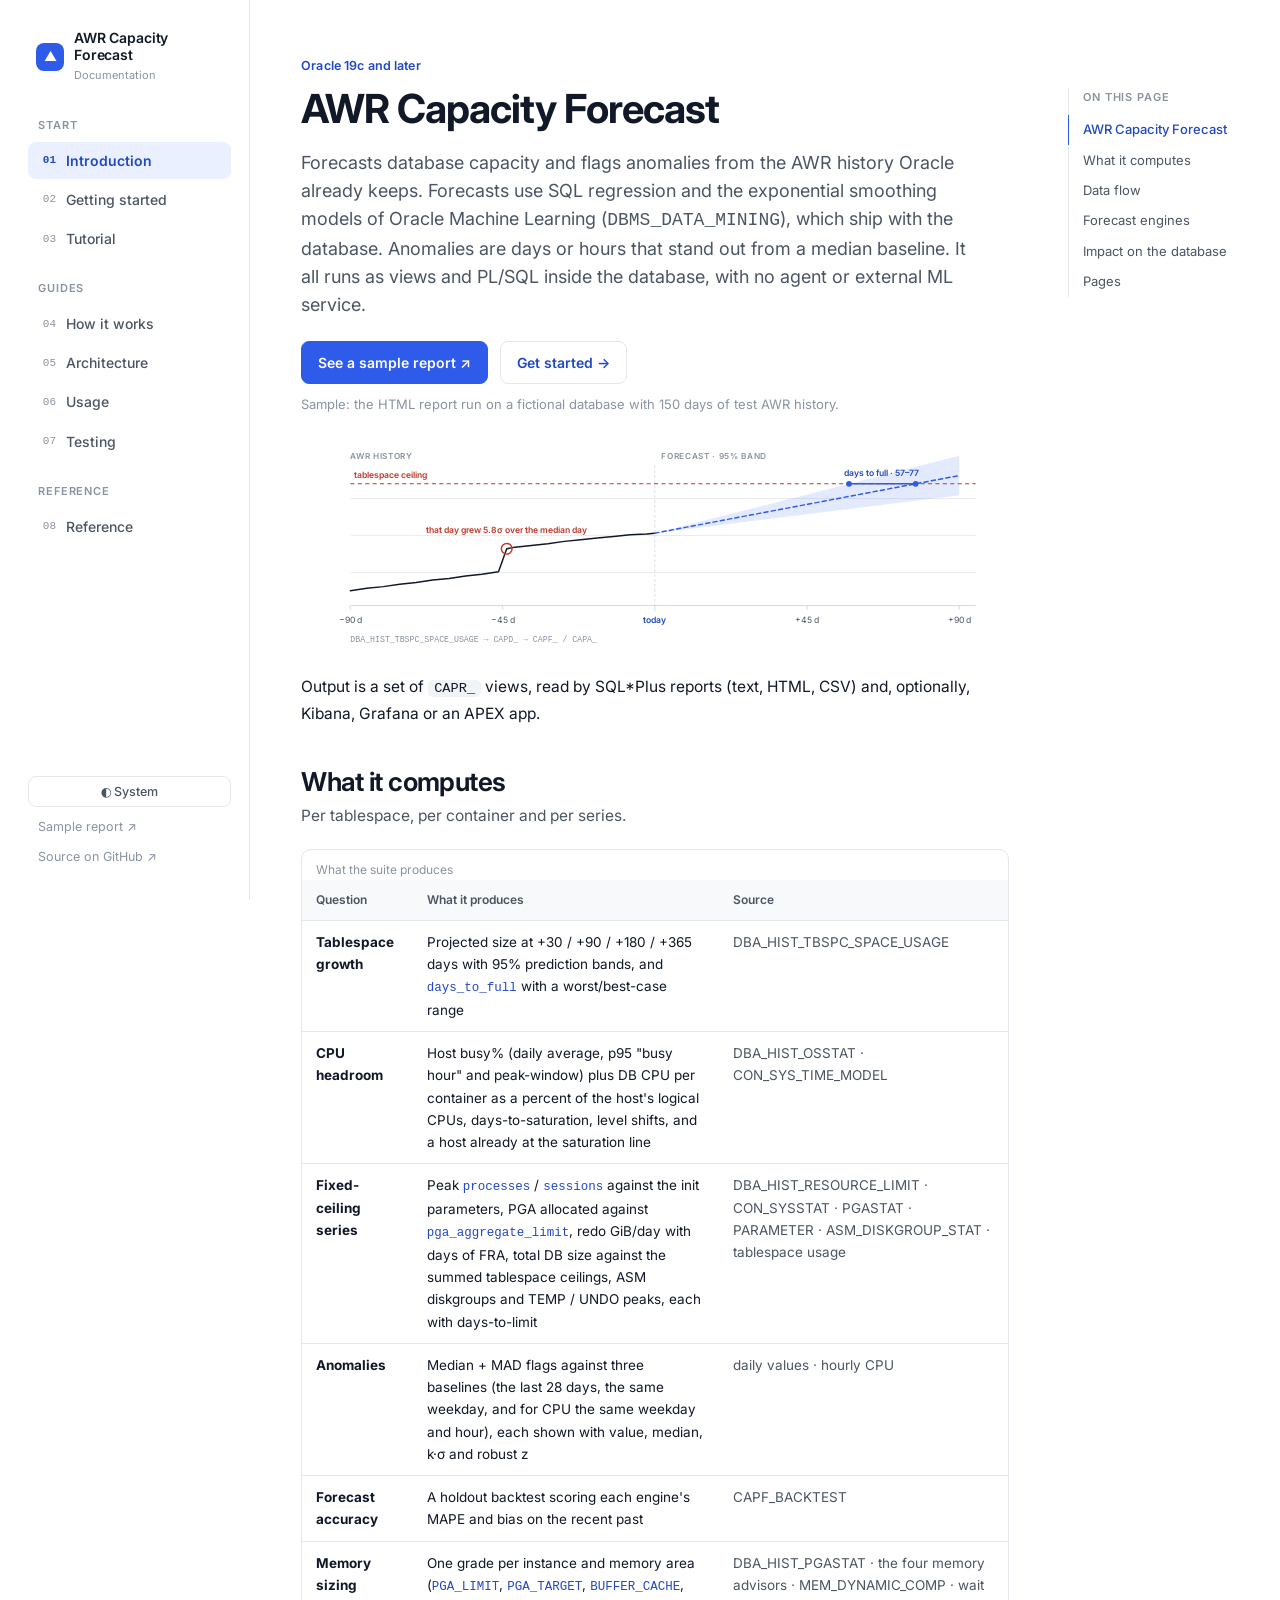
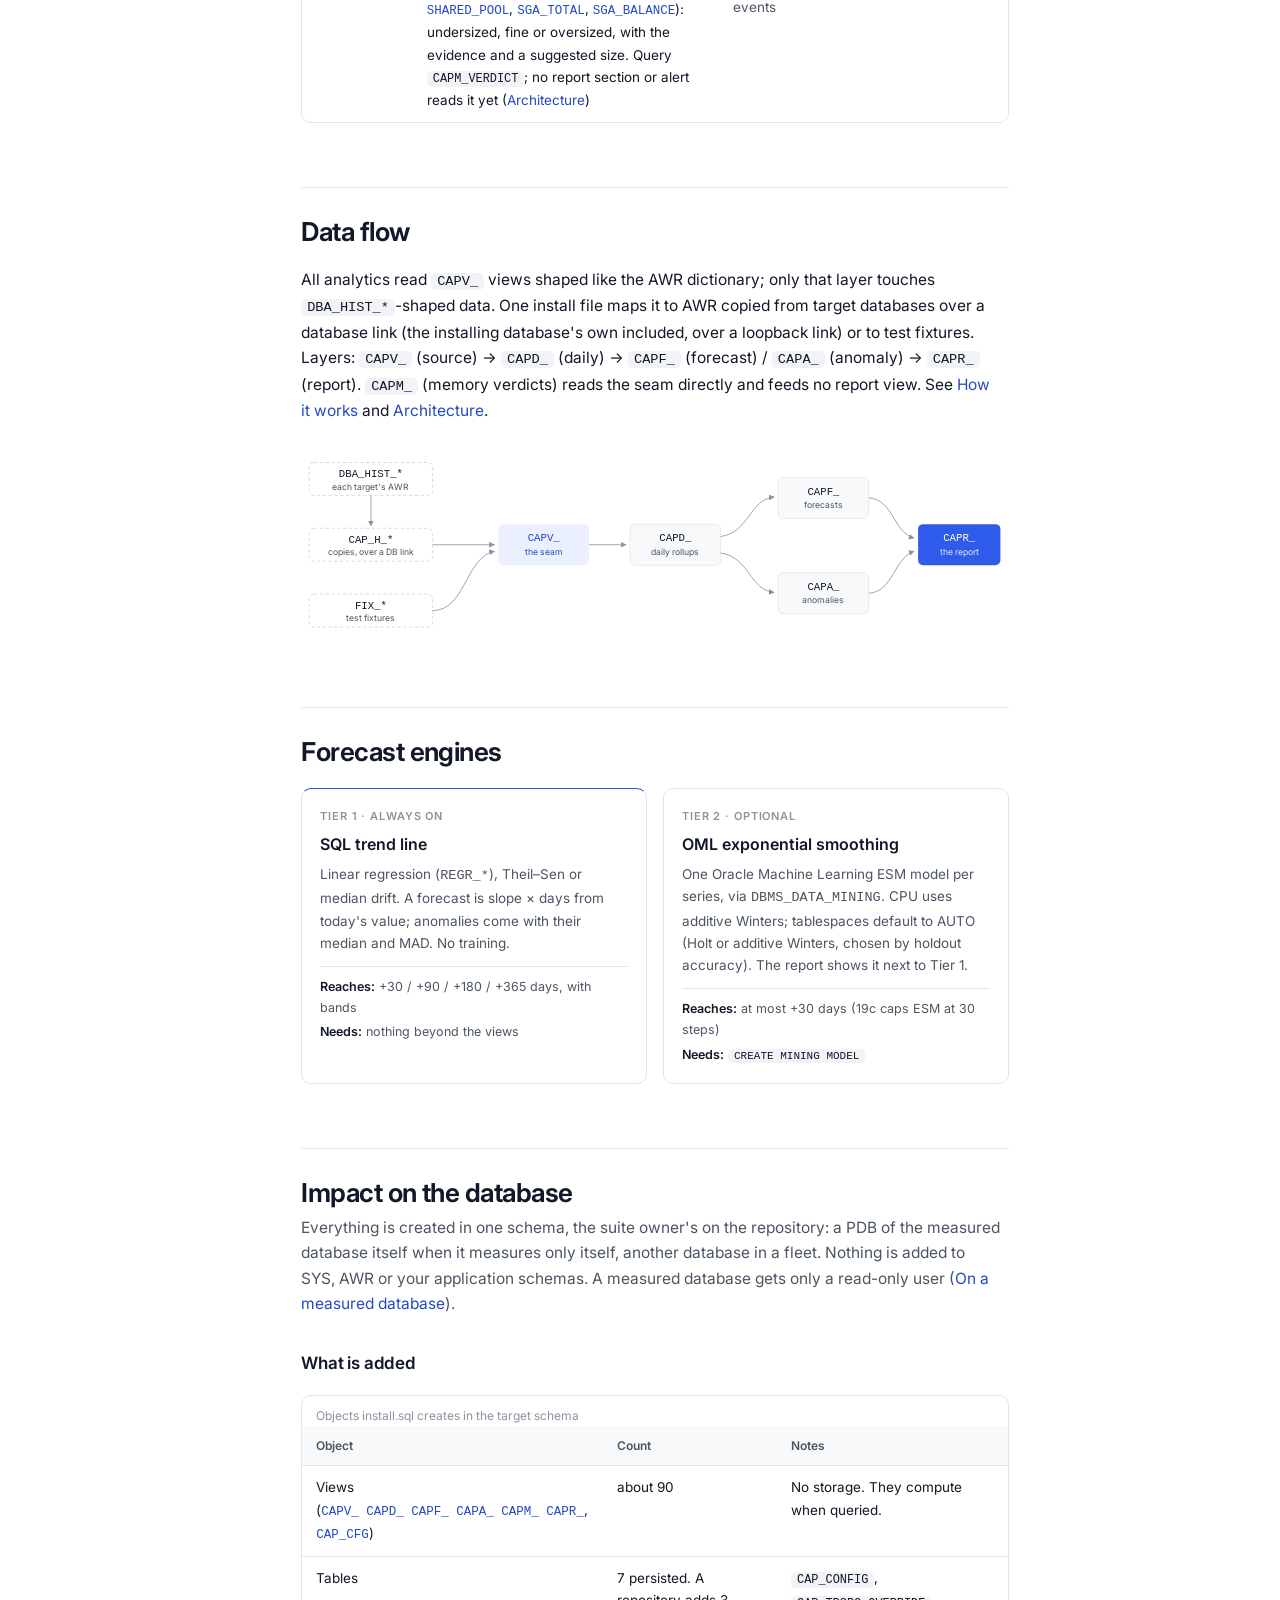
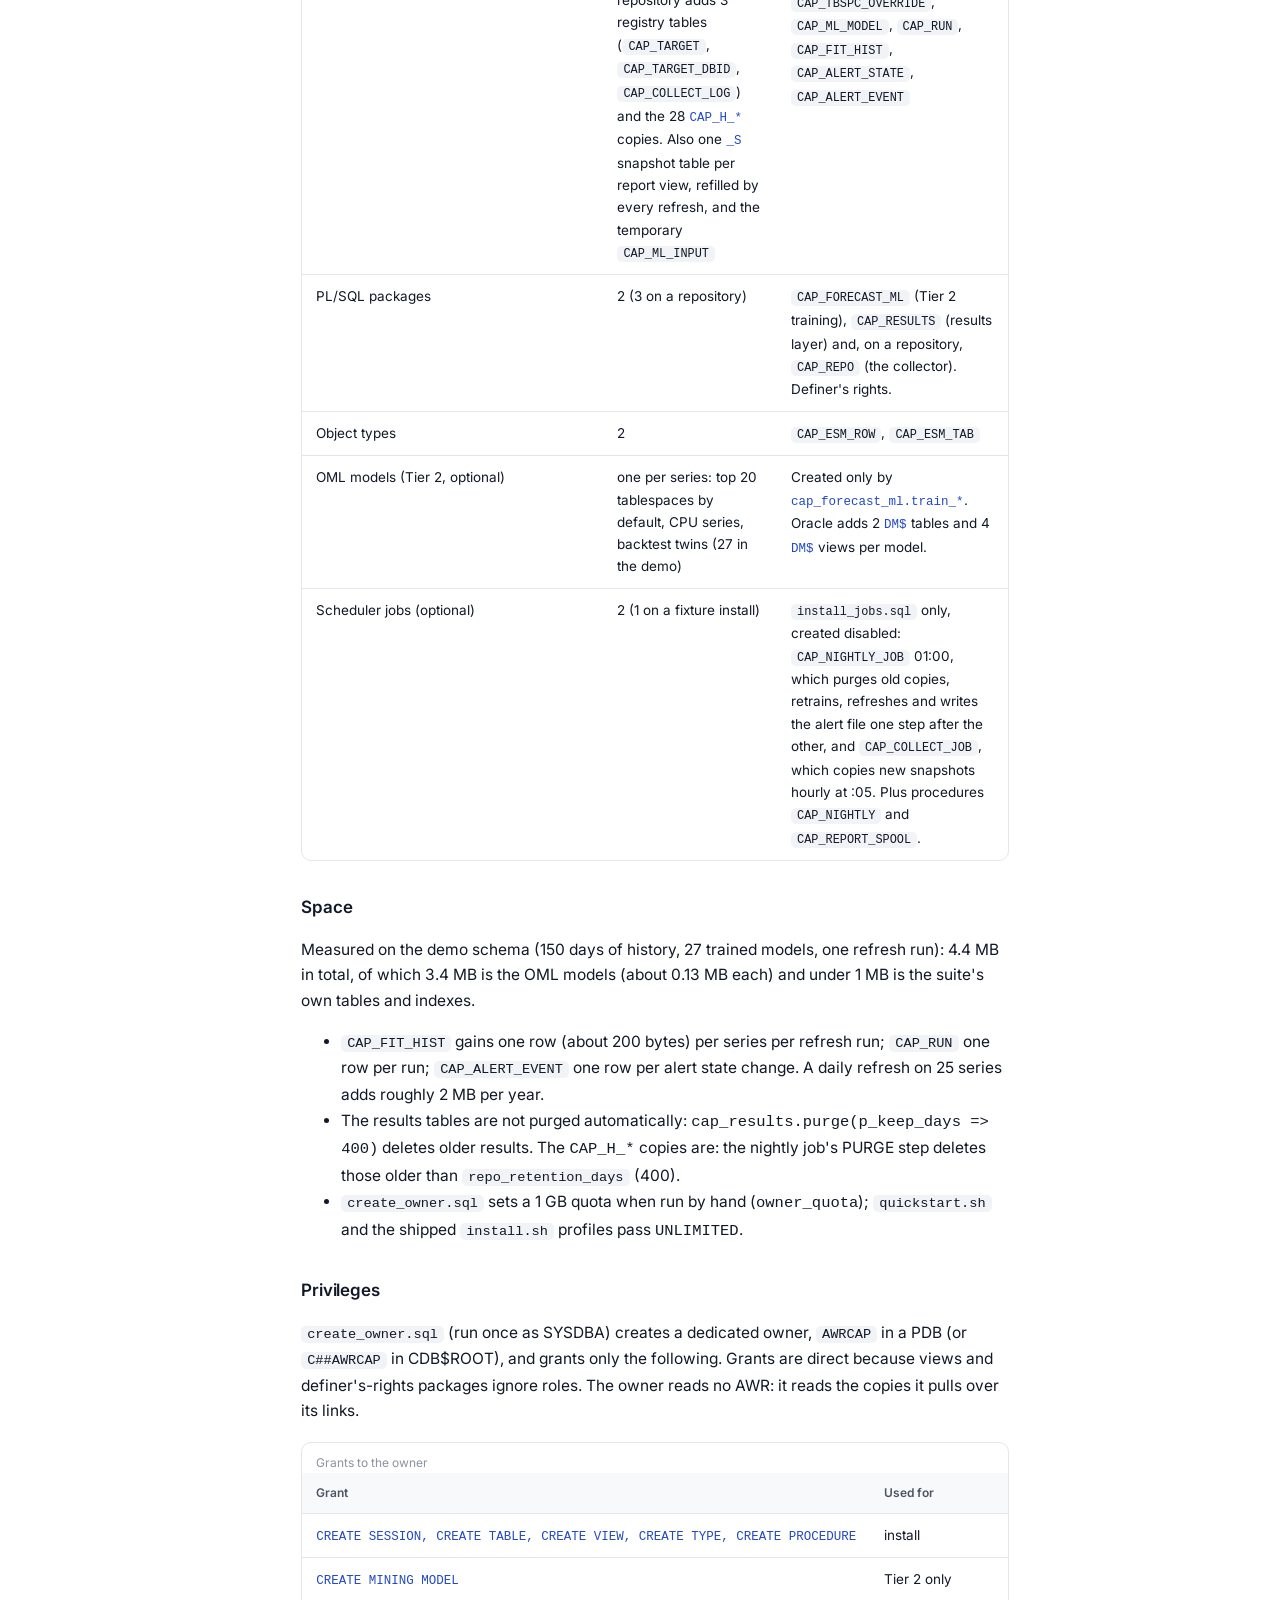
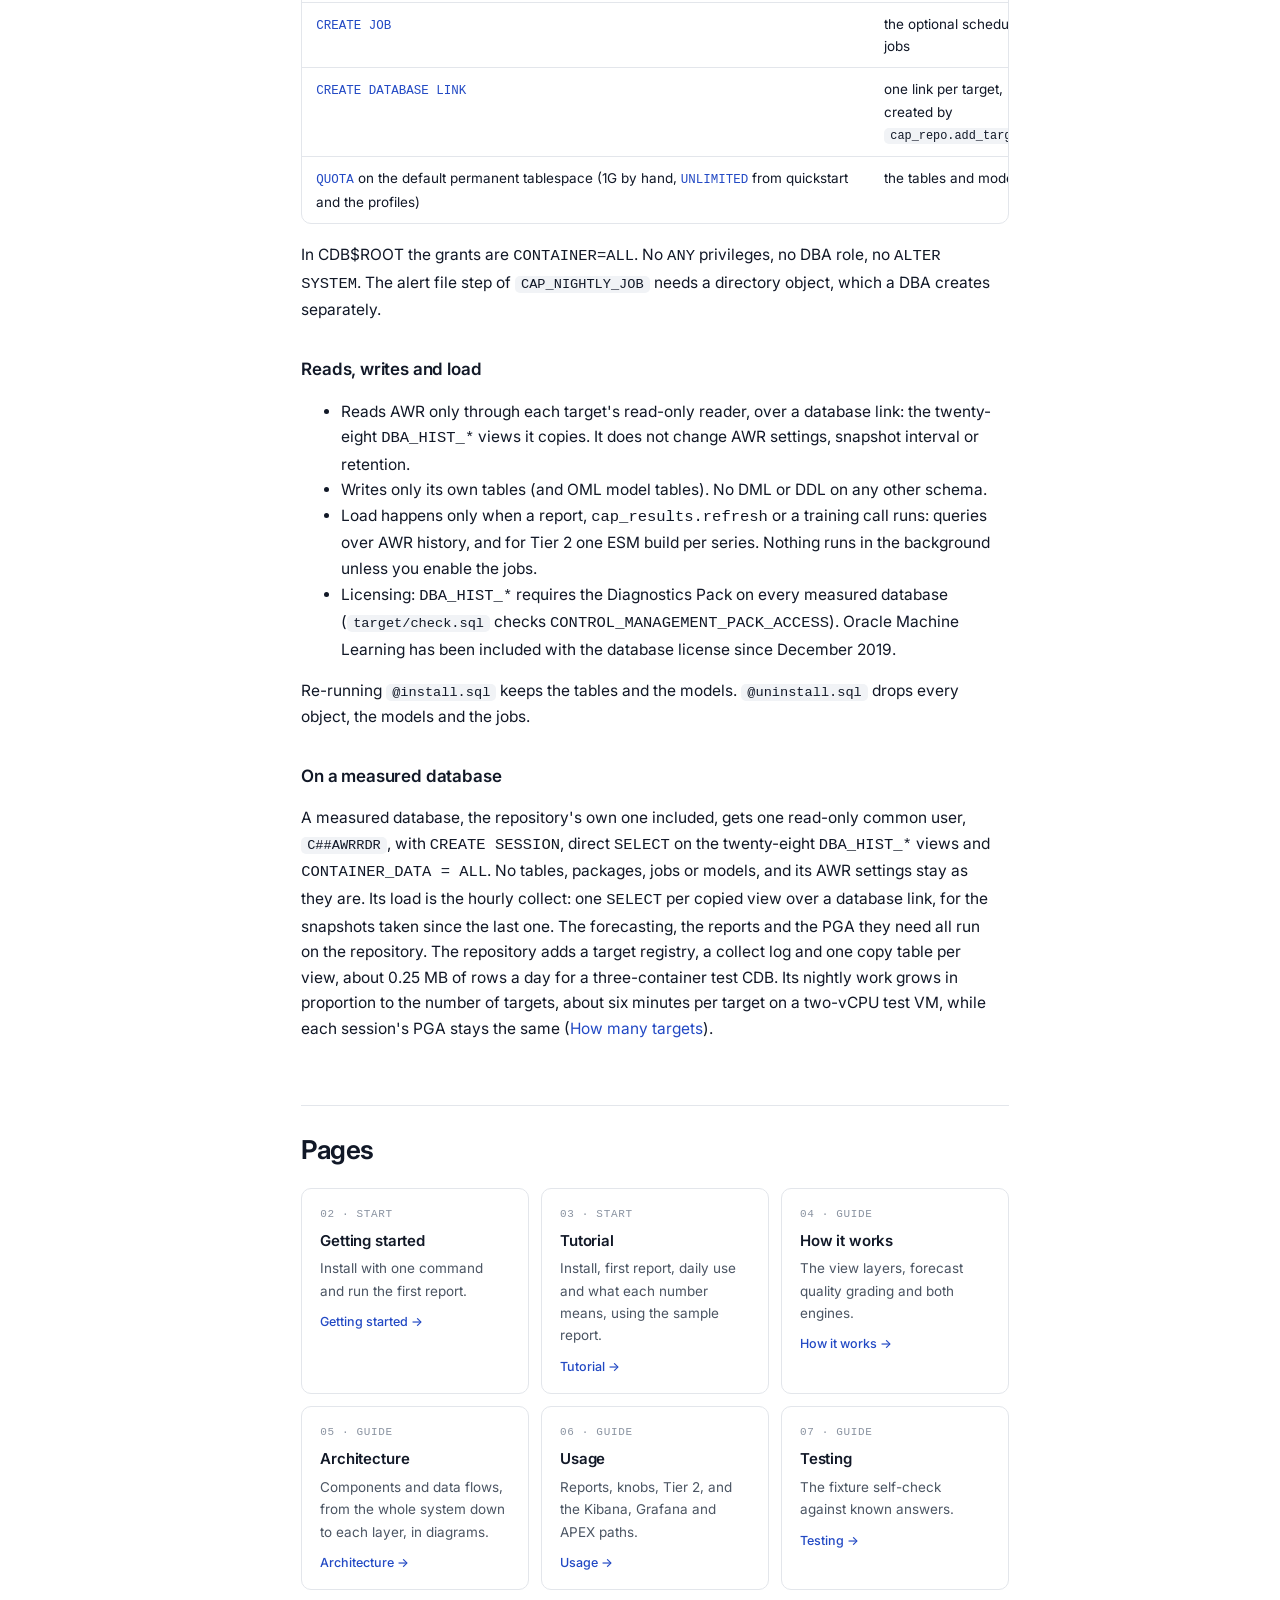
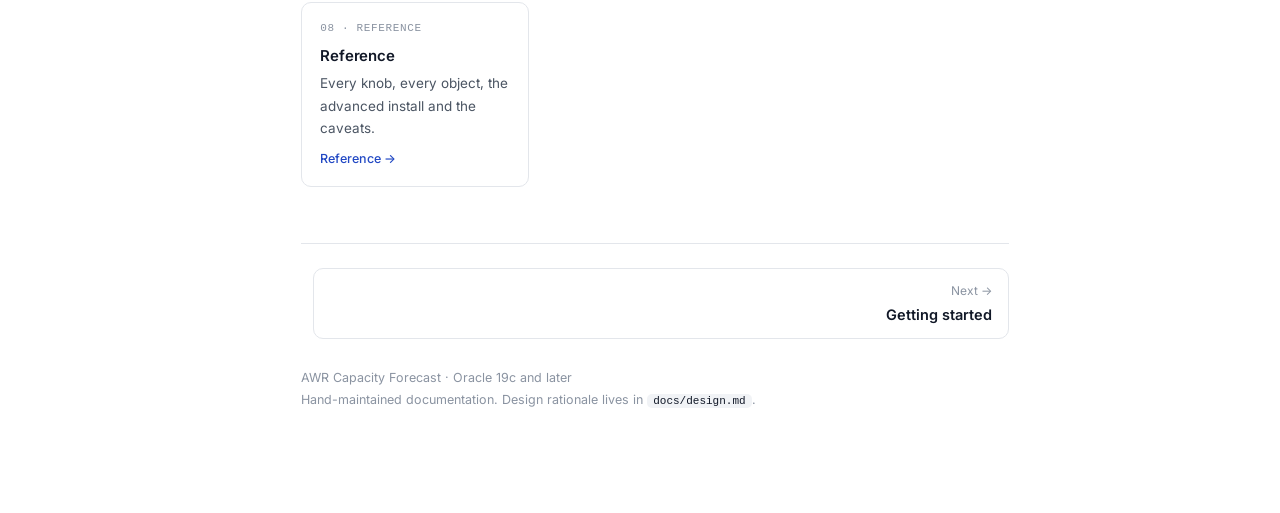
==== commit 9a25f9a9: "Add architecture diagrams and document the system layers - Add a standalone architecture guide with " ====
--- a/docs/index.html
+++ b/docs/index.html
@@ -34,10 +34,11 @@
       <a class="nav-page" href="tutorial.html"><span class="n">03</span> Tutorial</a>
       <div class="nav__group">Guides</div>
       <a class="nav-page" href="concepts.html"><span class="n">04</span> How it works</a>
-      <a class="nav-page" href="usage.html"><span class="n">05</span> Usage</a>
-      <a class="nav-page" href="testing.html"><span class="n">06</span> Testing</a>
+      <a class="nav-page" href="architecture.html"><span class="n">05</span> Architecture</a>
+      <a class="nav-page" href="usage.html"><span class="n">06</span> Usage</a>
+      <a class="nav-page" href="testing.html"><span class="n">07</span> Testing</a>
       <div class="nav__group">Reference</div>
-      <a class="nav-page" href="reference.html"><span class="n">07</span> Reference</a>
+      <a class="nav-page" href="reference.html"><span class="n">08</span> Reference</a>
     </nav>
     <div class="sidebar__foot">
       <button class="theme-toggle" id="themeBtn" type="button">◐ System</button>
@@ -126,9 +127,10 @@
           <tbody>
             <tr><td><b>Tablespace growth</b></td><td>Projected size at +30 / +90 / +180 / +365 days with 95% prediction bands, and <code>days_to_full</code> with a worst/best-case range</td><td class="def">DBA_HIST_TBSPC_SPACE_USAGE</td></tr>
             <tr><td><b>CPU headroom</b></td><td>Host busy% (daily average, p95 "busy hour" and peak-window) plus DB CPU per container as a percent of the host's logical CPUs, days-to-saturation, level shifts, and a host already at the saturation line</td><td class="def">DBA_HIST_OSSTAT · CON_SYS_TIME_MODEL</td></tr>
-            <tr><td><b>Fixed-ceiling series</b></td><td>Peak <code>processes</code> / <code>sessions</code> against the init parameters, redo GiB/day with days of FRA, total DB size against the summed tablespace ceilings, ASM diskgroups and TEMP / UNDO peaks, each with days-to-limit</td><td class="def">DBA_HIST_RESOURCE_LIMIT · CON_SYSSTAT · PARAMETER · ASM_DISKGROUP_STAT · tablespace usage</td></tr>
+            <tr><td><b>Fixed-ceiling series</b></td><td>Peak <code>processes</code> / <code>sessions</code> against the init parameters, PGA allocated against <code>pga_aggregate_limit</code>, redo GiB/day with days of FRA, total DB size against the summed tablespace ceilings, ASM diskgroups and TEMP / UNDO peaks, each with days-to-limit</td><td class="def">DBA_HIST_RESOURCE_LIMIT · CON_SYSSTAT · PGASTAT · PARAMETER · ASM_DISKGROUP_STAT · tablespace usage</td></tr>
             <tr><td><b>Anomalies</b></td><td>Median + MAD flags against three baselines (the last 28 days, the same weekday, and for CPU the same weekday and hour), each shown with value, median, k·σ and robust z</td><td class="def">daily values · hourly CPU</td></tr>
             <tr><td><b>Forecast accuracy</b></td><td>A holdout backtest scoring each engine's MAPE and bias on the recent past</td><td class="def">CAPF_BACKTEST</td></tr>
+            <tr><td><b>Memory sizing</b></td><td>One grade per instance and memory area (<code>PGA_LIMIT</code>, <code>PGA_TARGET</code>, <code>BUFFER_CACHE</code>, <code>SHARED_POOL</code>, <code>SGA_TOTAL</code>, <code>SGA_BALANCE</code>): undersized, fine or oversized, with the evidence and a suggested size. Query <span class="inline">CAPM_VERDICT</span>; no report section or alert reads it yet (<a href="architecture.html#memory">Architecture</a>)</td><td class="def">DBA_HIST_PGASTAT · the four memory advisors · MEM_DYNAMIC_COMP · wait events</td></tr>
           </tbody>
         </table>
       </div>
@@ -143,7 +145,9 @@
         included, over a loopback link) or to test fixtures. Layers:
         <span class="inline">CAPV_</span> (source) → <span class="inline">CAPD_</span> (daily) →
         <span class="inline">CAPF_</span> (forecast) / <span class="inline">CAPA_</span> (anomaly) →
-        <span class="inline">CAPR_</span> (report). See <a href="concepts.html">How it works</a>.</p>
+        <span class="inline">CAPR_</span> (report). <span class="inline">CAPM_</span> (memory verdicts)
+        reads the seam directly and feeds no report view. See <a href="concepts.html">How it works</a> and
+        <a href="architecture.html">Architecture</a>.</p>
       <svg class="archflow" viewBox="0 0 860 240" role="img"
            aria-label="Architecture: each target's AWR, copied over a database link, or test fixtures feed the CAPV seam, then CAPD daily rollups split into CAPF forecasts and CAPA anomalies, which merge into the CAPR report views.">
         <defs>
@@ -224,12 +228,12 @@
           <caption>Objects install.sql creates in the target schema</caption>
           <thead><tr><th scope="col">Object</th><th scope="col">Count</th><th scope="col">Notes</th></tr></thead>
           <tbody>
-            <tr><td>Views (<code>CAPV_ CAPD_ CAPF_ CAPA_ CAPR_</code>, <code>CAP_CFG</code>)</td><td>about 60</td><td>No storage. They compute when queried.</td></tr>
-            <tr><td>Tables</td><td>7 (10 and the 17 <code>CAP_H_*</code> copies on a repository)</td><td><span class="inline">CAP_CONFIG</span>, <span class="inline">CAP_TBSPC_OVERRIDE</span>, <span class="inline">CAP_ML_MODEL</span>, <span class="inline">CAP_RUN</span>, <span class="inline">CAP_FIT_HIST</span>, <span class="inline">CAP_ALERT_STATE</span>, <span class="inline">CAP_ALERT_EVENT</span></td></tr>
-            <tr><td>PL/SQL packages</td><td>2</td><td><span class="inline">CAP_FORECAST_ML</span> (Tier 2 training), <span class="inline">CAP_RESULTS</span> (results layer). Definer's rights.</td></tr>
+            <tr><td>Views (<code>CAPV_ CAPD_ CAPF_ CAPA_ CAPM_ CAPR_</code>, <code>CAP_CFG</code>)</td><td>about 90</td><td>No storage. They compute when queried.</td></tr>
+            <tr><td>Tables</td><td>7 persisted. A repository adds 3 registry tables (<span class="inline">CAP_TARGET</span>, <span class="inline">CAP_TARGET_DBID</span>, <span class="inline">CAP_COLLECT_LOG</span>) and the 28 <code>CAP_H_*</code> copies. Also one <code>_S</code> snapshot table per report view, refilled by every refresh, and the temporary <span class="inline">CAP_ML_INPUT</span></td><td><span class="inline">CAP_CONFIG</span>, <span class="inline">CAP_TBSPC_OVERRIDE</span>, <span class="inline">CAP_ML_MODEL</span>, <span class="inline">CAP_RUN</span>, <span class="inline">CAP_FIT_HIST</span>, <span class="inline">CAP_ALERT_STATE</span>, <span class="inline">CAP_ALERT_EVENT</span></td></tr>
+            <tr><td>PL/SQL packages</td><td>2 (3 on a repository)</td><td><span class="inline">CAP_FORECAST_ML</span> (Tier 2 training), <span class="inline">CAP_RESULTS</span> (results layer) and, on a repository, <span class="inline">CAP_REPO</span> (the collector). Definer's rights.</td></tr>
             <tr><td>Object types</td><td>2</td><td><span class="inline">CAP_ESM_ROW</span>, <span class="inline">CAP_ESM_TAB</span></td></tr>
             <tr><td>OML models (Tier 2, optional)</td><td>one per series: top 20 tablespaces by default, CPU series, backtest twins (27 in the demo)</td><td>Created only by <code>cap_forecast_ml.train_*</code>. Oracle adds 2 <code>DM$</code> tables and 4 <code>DM$</code> views per model.</td></tr>
-            <tr><td>Scheduler jobs (optional)</td><td>1 (2 in repository mode)</td><td><span class="inline">install_jobs.sql</span> only, created disabled: <span class="inline">CAP_NIGHTLY_JOB</span> 01:00, which retrains, refreshes and writes the alert file one step after the other, plus procedures <span class="inline">CAP_NIGHTLY</span> and <span class="inline">CAP_REPORT_SPOOL</span>. In repository mode the nightly job purges old copies first, and <span class="inline">CAP_COLLECT_JOB</span> runs hourly.</td></tr>
+            <tr><td>Scheduler jobs (optional)</td><td>2 (1 on a fixture install)</td><td><span class="inline">install_jobs.sql</span> only, created disabled: <span class="inline">CAP_NIGHTLY_JOB</span> 01:00, which purges old copies, retrains, refreshes and writes the alert file one step after the other, and <span class="inline">CAP_COLLECT_JOB</span>, which copies new snapshots hourly at :05. Plus procedures <span class="inline">CAP_NIGHTLY</span> and <span class="inline">CAP_REPORT_SPOOL</span>.</td></tr>
           </tbody>
         </table>
       </div>
@@ -243,10 +247,13 @@
           refresh run; <span class="inline">CAP_RUN</span> one row per run;
           <span class="inline">CAP_ALERT_EVENT</span> one row per alert state change. A daily
           refresh on 25 series adds roughly 2 MB per year.</li>
-        <li>Nothing is purged automatically. <code>cap_results.purge(p_keep_days =&gt; 400)</code>
-          deletes older results.</li>
-        <li><span class="inline">create_owner.sql</span> sets a 1 GB quota by default
-          (<code>owner_quota</code>).</li>
+        <li>The results tables are not purged automatically:
+          <code>cap_results.purge(p_keep_days =&gt; 400)</code> deletes older results. The
+          <code>CAP_H_*</code> copies are: the nightly job's PURGE step deletes those older than
+          <span class="inline">repo_retention_days</span> (400).</li>
+        <li><span class="inline">create_owner.sql</span> sets a 1 GB quota when run by hand
+          (<code>owner_quota</code>); <span class="inline">quickstart.sh</span> and the shipped
+          <span class="inline">install.sh</span> profiles pass <code>UNLIMITED</code>.</li>
       </ul>
 
       <h3>Privileges</h3>
@@ -263,7 +270,7 @@
             <tr><td><code>CREATE MINING MODEL</code></td><td>Tier 2 only</td></tr>
             <tr><td><code>CREATE JOB</code></td><td>the optional scheduler jobs</td></tr>
             <tr><td><code>CREATE DATABASE LINK</code></td><td>one link per target, created by <span class="inline">cap_repo.add_target</span></td></tr>
-            <tr><td><code>QUOTA 1G</code> on the default permanent tablespace</td><td>the tables and models</td></tr>
+            <tr><td><code>QUOTA</code> on the default permanent tablespace (1G by hand, <code>UNLIMITED</code> from quickstart and the profiles)</td><td>the tables and models</td></tr>
           </tbody>
         </table>
       </div>
@@ -297,7 +304,7 @@
         a database link, for the snapshots taken since the last one. The forecasting, the reports and
         the PGA they need all run on the repository. The repository adds a target registry, a collect
         log and one copy table per view, about 0.25&nbsp;MB of rows a day for a three-container
-        test CDB. Its nightly work grows in proportion to the number of targets, about seven
+        test CDB. Its nightly work grows in proportion to the number of targets, about six
         minutes per target on a two-vCPU test VM, while each session's PGA stays the same
         (<a href="reference.html#fleet-size">How many targets</a>).</p>
 
@@ -324,17 +331,29 @@
           <p>The view layers, forecast quality grading and both engines.</p>
           <div class="go">How it works →</div>
         </a>
+        <a class="card" href="architecture.html">
+          <div class="k">05 · Guide</div>
+          <h3>Architecture</h3>
+          <p>Components and data flows, from the whole system down to each layer, in diagrams.</p>
+          <div class="go">Architecture →</div>
+        </a>
         <a class="card" href="usage.html">
-          <div class="k">05 · Guide</div>
+          <div class="k">06 · Guide</div>
           <h3>Usage</h3>
           <p>Reports, knobs, Tier 2, and the Kibana, Grafana and APEX paths.</p>
           <div class="go">Usage →</div>
         </a>
         <a class="card" href="testing.html">
-          <div class="k">06 · Guide</div>
+          <div class="k">07 · Guide</div>
           <h3>Testing</h3>
           <p>The fixture self-check against known answers.</p>
           <div class="go">Testing →</div>
+        </a>
+        <a class="card" href="reference.html">
+          <div class="k">08 · Reference</div>
+          <h3>Reference</h3>
+          <p>Every knob, every object, the advanced install and the caveats.</p>
+          <div class="go">Reference →</div>
         </a>
       </div>
 
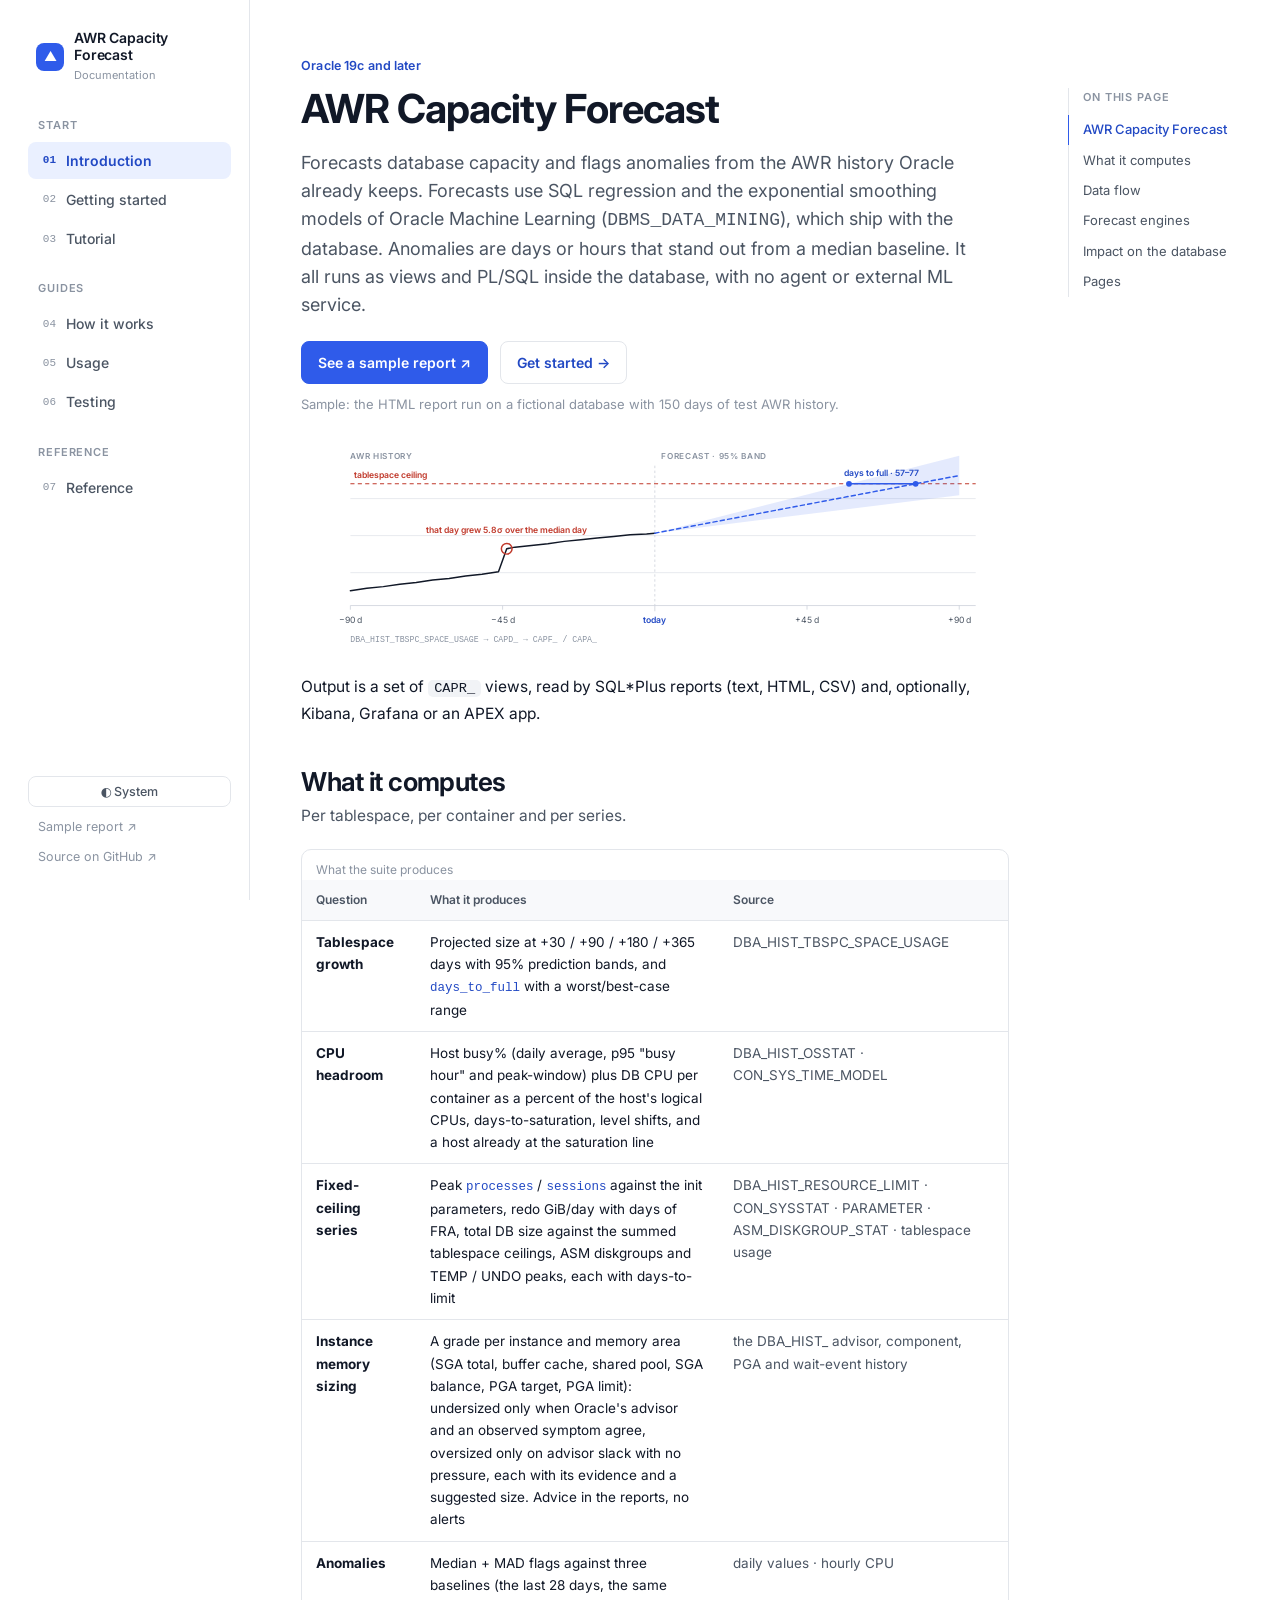
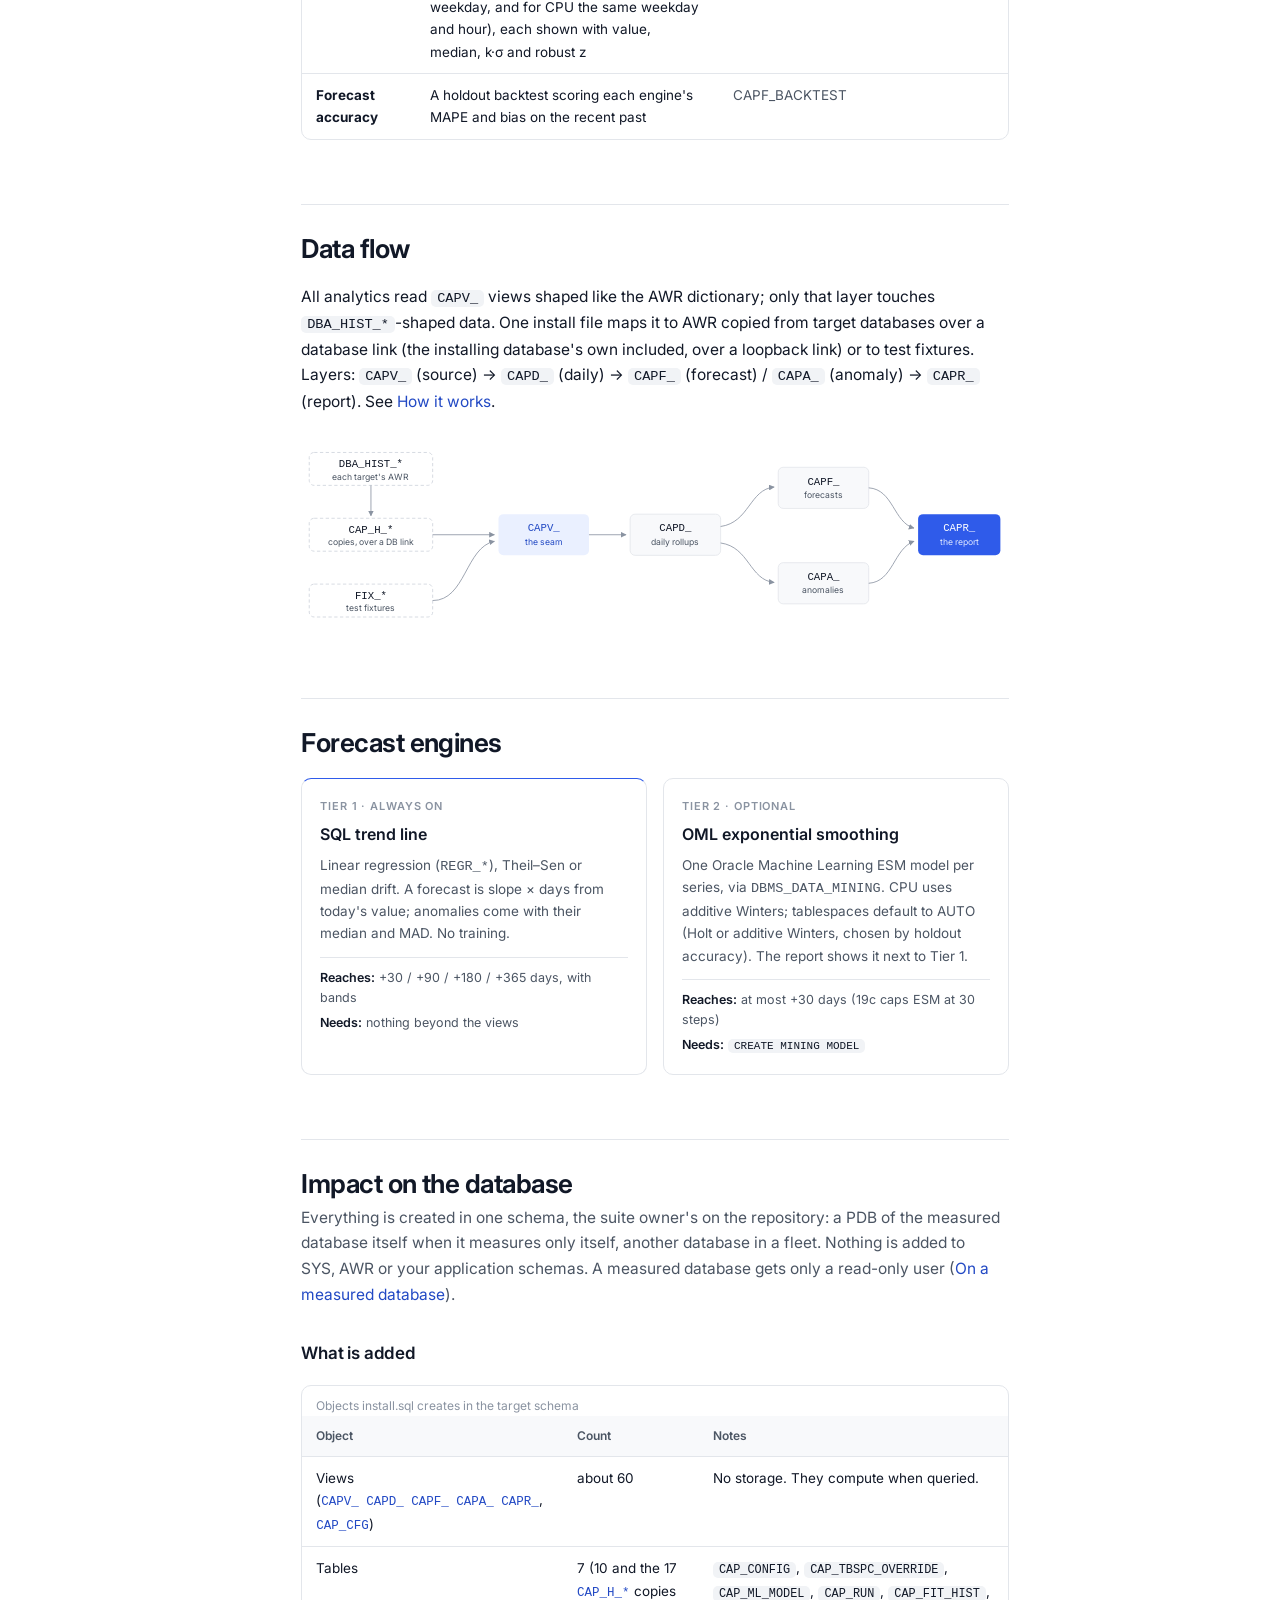
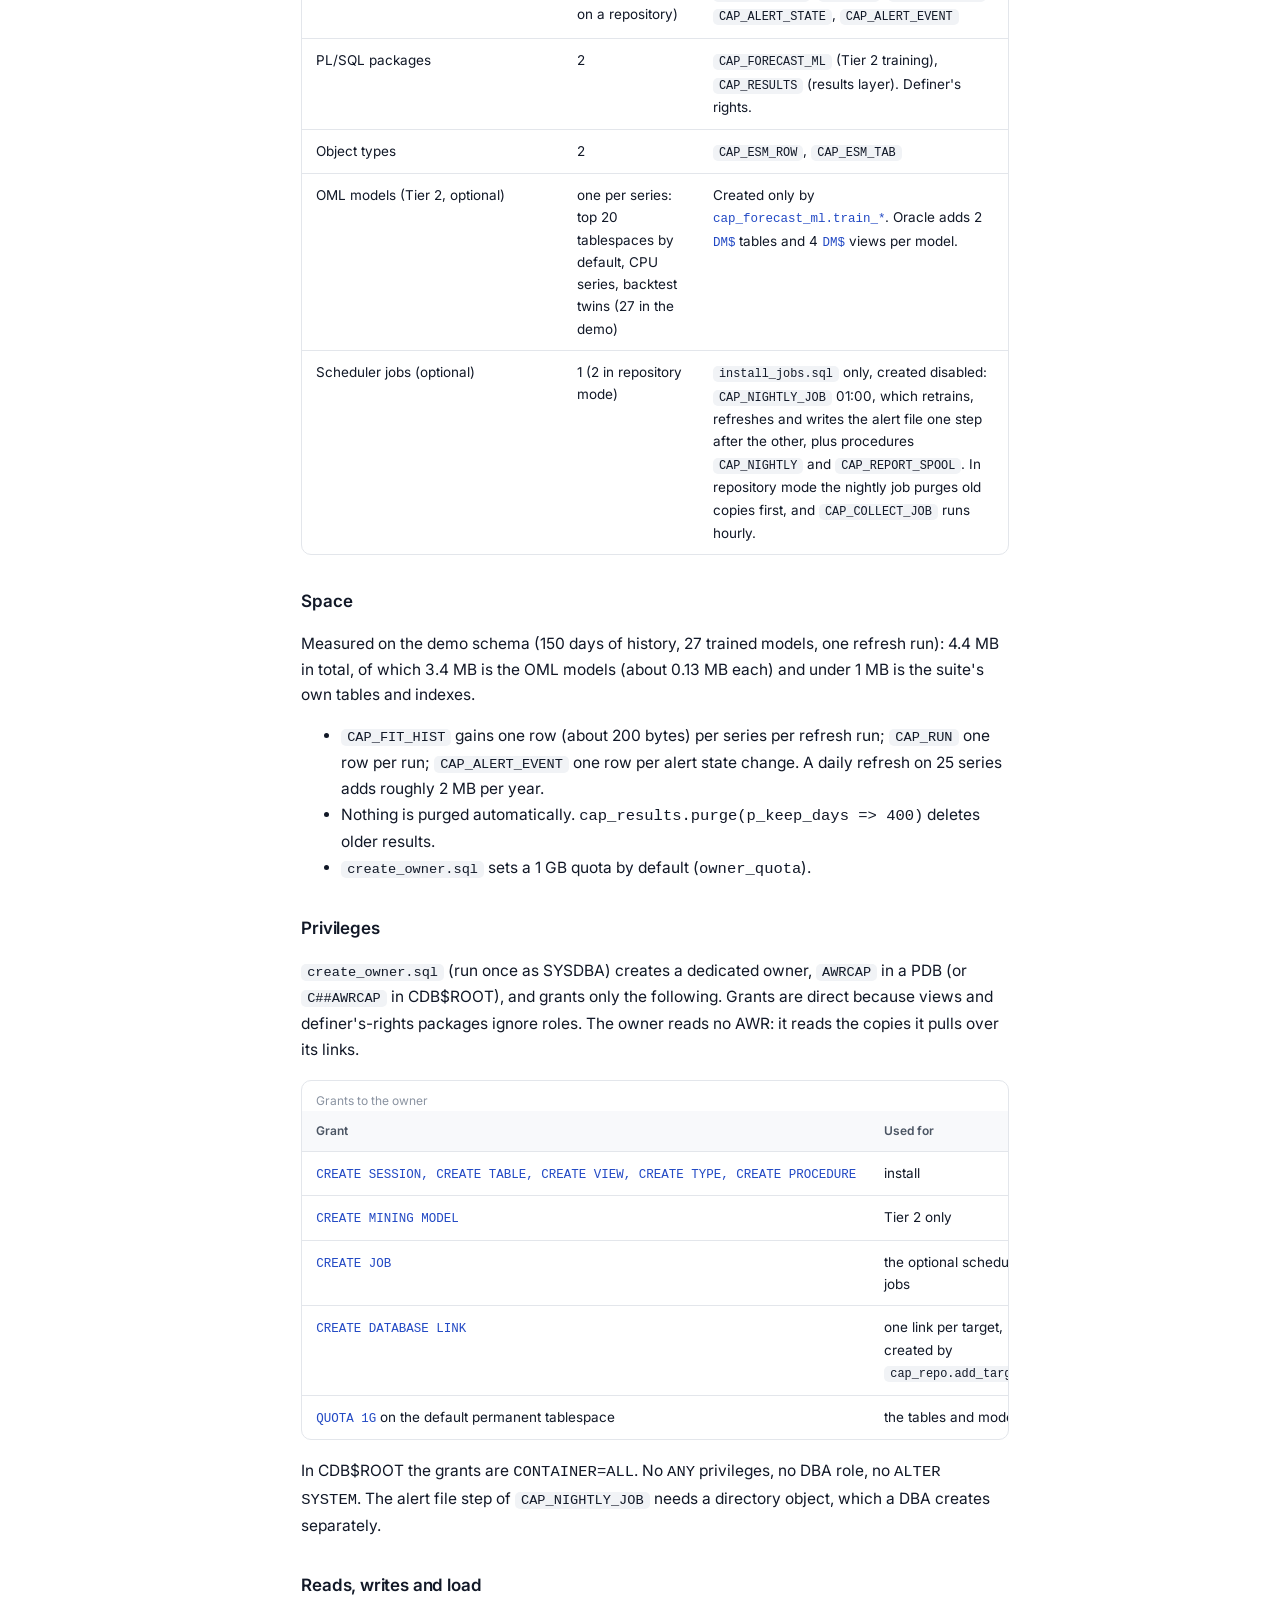
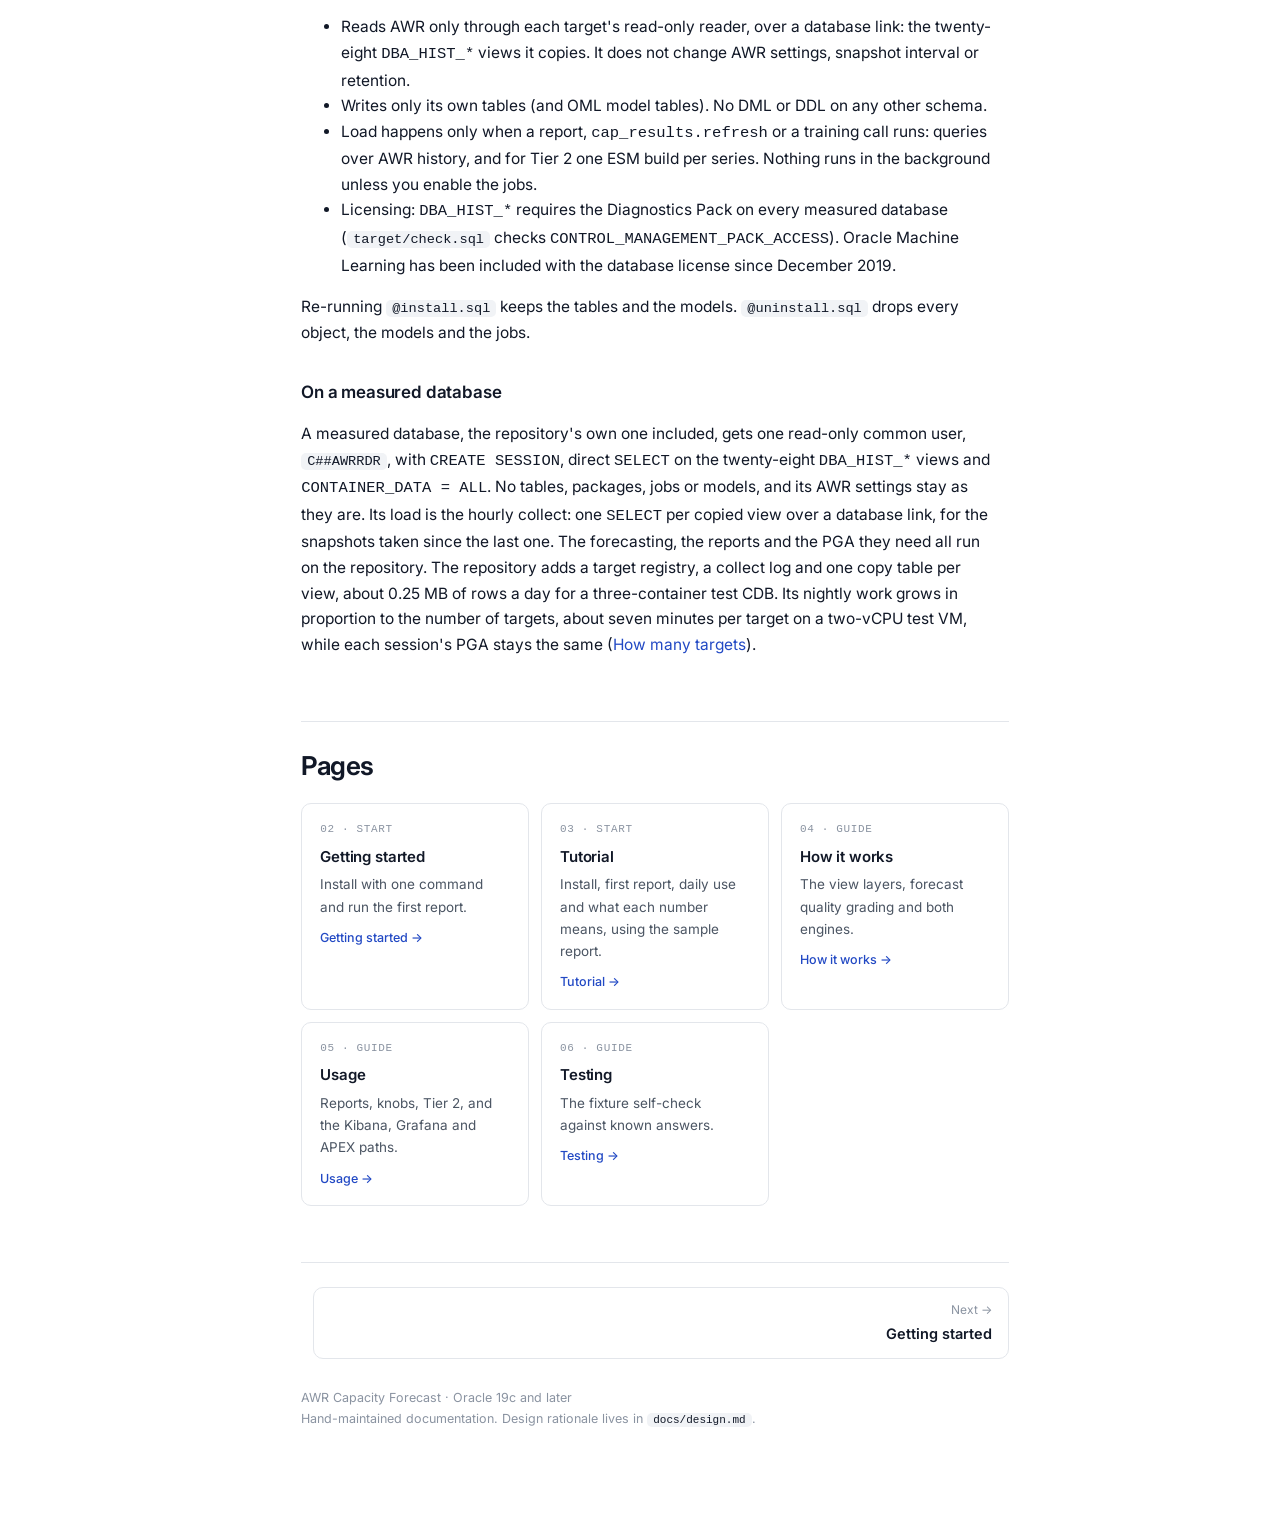
==== commit 8f6cd307: "Document the memory reports (M26.4) usage.html describes section 8, the HTML Memory section, the bri" ====
--- a/docs/index.html
+++ b/docs/index.html
@@ -34,11 +34,10 @@
       <a class="nav-page" href="tutorial.html"><span class="n">03</span> Tutorial</a>
       <div class="nav__group">Guides</div>
       <a class="nav-page" href="concepts.html"><span class="n">04</span> How it works</a>
-      <a class="nav-page" href="architecture.html"><span class="n">05</span> Architecture</a>
-      <a class="nav-page" href="usage.html"><span class="n">06</span> Usage</a>
-      <a class="nav-page" href="testing.html"><span class="n">07</span> Testing</a>
+      <a class="nav-page" href="usage.html"><span class="n">05</span> Usage</a>
+      <a class="nav-page" href="testing.html"><span class="n">06</span> Testing</a>
       <div class="nav__group">Reference</div>
-      <a class="nav-page" href="reference.html"><span class="n">08</span> Reference</a>
+      <a class="nav-page" href="reference.html"><span class="n">07</span> Reference</a>
     </nav>
     <div class="sidebar__foot">
       <button class="theme-toggle" id="themeBtn" type="button">◐ System</button>
@@ -127,10 +126,10 @@
           <tbody>
             <tr><td><b>Tablespace growth</b></td><td>Projected size at +30 / +90 / +180 / +365 days with 95% prediction bands, and <code>days_to_full</code> with a worst/best-case range</td><td class="def">DBA_HIST_TBSPC_SPACE_USAGE</td></tr>
             <tr><td><b>CPU headroom</b></td><td>Host busy% (daily average, p95 "busy hour" and peak-window) plus DB CPU per container as a percent of the host's logical CPUs, days-to-saturation, level shifts, and a host already at the saturation line</td><td class="def">DBA_HIST_OSSTAT · CON_SYS_TIME_MODEL</td></tr>
-            <tr><td><b>Fixed-ceiling series</b></td><td>Peak <code>processes</code> / <code>sessions</code> against the init parameters, PGA allocated against <code>pga_aggregate_limit</code>, redo GiB/day with days of FRA, total DB size against the summed tablespace ceilings, ASM diskgroups and TEMP / UNDO peaks, each with days-to-limit</td><td class="def">DBA_HIST_RESOURCE_LIMIT · CON_SYSSTAT · PGASTAT · PARAMETER · ASM_DISKGROUP_STAT · tablespace usage</td></tr>
+            <tr><td><b>Fixed-ceiling series</b></td><td>Peak <code>processes</code> / <code>sessions</code> against the init parameters, redo GiB/day with days of FRA, total DB size against the summed tablespace ceilings, ASM diskgroups and TEMP / UNDO peaks, each with days-to-limit</td><td class="def">DBA_HIST_RESOURCE_LIMIT · CON_SYSSTAT · PARAMETER · ASM_DISKGROUP_STAT · tablespace usage</td></tr>
+            <tr><td><b>Instance memory sizing</b></td><td>A grade per instance and memory area (SGA total, buffer cache, shared pool, SGA balance, PGA target, PGA limit): undersized only when Oracle's advisor and an observed symptom agree, oversized only on advisor slack with no pressure, each with its evidence and a suggested size. Advice in the reports, no alerts</td><td class="def">the DBA_HIST_ advisor, component, PGA and wait-event history</td></tr>
             <tr><td><b>Anomalies</b></td><td>Median + MAD flags against three baselines (the last 28 days, the same weekday, and for CPU the same weekday and hour), each shown with value, median, k·σ and robust z</td><td class="def">daily values · hourly CPU</td></tr>
             <tr><td><b>Forecast accuracy</b></td><td>A holdout backtest scoring each engine's MAPE and bias on the recent past</td><td class="def">CAPF_BACKTEST</td></tr>
-            <tr><td><b>Memory sizing</b></td><td>One grade per instance and memory area (<code>PGA_LIMIT</code>, <code>PGA_TARGET</code>, <code>BUFFER_CACHE</code>, <code>SHARED_POOL</code>, <code>SGA_TOTAL</code>, <code>SGA_BALANCE</code>): undersized, fine or oversized, with the evidence and a suggested size. Query <span class="inline">CAPM_VERDICT</span>; no report section or alert reads it yet (<a href="architecture.html#memory">Architecture</a>)</td><td class="def">DBA_HIST_PGASTAT · the four memory advisors · MEM_DYNAMIC_COMP · wait events</td></tr>
           </tbody>
         </table>
       </div>
@@ -145,9 +144,7 @@
         included, over a loopback link) or to test fixtures. Layers:
         <span class="inline">CAPV_</span> (source) → <span class="inline">CAPD_</span> (daily) →
         <span class="inline">CAPF_</span> (forecast) / <span class="inline">CAPA_</span> (anomaly) →
-        <span class="inline">CAPR_</span> (report). <span class="inline">CAPM_</span> (memory verdicts)
-        reads the seam directly and feeds no report view. See <a href="concepts.html">How it works</a> and
-        <a href="architecture.html">Architecture</a>.</p>
+        <span class="inline">CAPR_</span> (report). See <a href="concepts.html">How it works</a>.</p>
       <svg class="archflow" viewBox="0 0 860 240" role="img"
            aria-label="Architecture: each target's AWR, copied over a database link, or test fixtures feed the CAPV seam, then CAPD daily rollups split into CAPF forecasts and CAPA anomalies, which merge into the CAPR report views.">
         <defs>
@@ -228,12 +225,12 @@
           <caption>Objects install.sql creates in the target schema</caption>
           <thead><tr><th scope="col">Object</th><th scope="col">Count</th><th scope="col">Notes</th></tr></thead>
           <tbody>
-            <tr><td>Views (<code>CAPV_ CAPD_ CAPF_ CAPA_ CAPM_ CAPR_</code>, <code>CAP_CFG</code>)</td><td>about 90</td><td>No storage. They compute when queried.</td></tr>
-            <tr><td>Tables</td><td>7 persisted. A repository adds 3 registry tables (<span class="inline">CAP_TARGET</span>, <span class="inline">CAP_TARGET_DBID</span>, <span class="inline">CAP_COLLECT_LOG</span>) and the 28 <code>CAP_H_*</code> copies. Also one <code>_S</code> snapshot table per report view, refilled by every refresh, and the temporary <span class="inline">CAP_ML_INPUT</span></td><td><span class="inline">CAP_CONFIG</span>, <span class="inline">CAP_TBSPC_OVERRIDE</span>, <span class="inline">CAP_ML_MODEL</span>, <span class="inline">CAP_RUN</span>, <span class="inline">CAP_FIT_HIST</span>, <span class="inline">CAP_ALERT_STATE</span>, <span class="inline">CAP_ALERT_EVENT</span></td></tr>
-            <tr><td>PL/SQL packages</td><td>2 (3 on a repository)</td><td><span class="inline">CAP_FORECAST_ML</span> (Tier 2 training), <span class="inline">CAP_RESULTS</span> (results layer) and, on a repository, <span class="inline">CAP_REPO</span> (the collector). Definer's rights.</td></tr>
+            <tr><td>Views (<code>CAPV_ CAPD_ CAPF_ CAPA_ CAPR_</code>, <code>CAP_CFG</code>)</td><td>about 60</td><td>No storage. They compute when queried.</td></tr>
+            <tr><td>Tables</td><td>7 (10 and the 17 <code>CAP_H_*</code> copies on a repository)</td><td><span class="inline">CAP_CONFIG</span>, <span class="inline">CAP_TBSPC_OVERRIDE</span>, <span class="inline">CAP_ML_MODEL</span>, <span class="inline">CAP_RUN</span>, <span class="inline">CAP_FIT_HIST</span>, <span class="inline">CAP_ALERT_STATE</span>, <span class="inline">CAP_ALERT_EVENT</span></td></tr>
+            <tr><td>PL/SQL packages</td><td>2</td><td><span class="inline">CAP_FORECAST_ML</span> (Tier 2 training), <span class="inline">CAP_RESULTS</span> (results layer). Definer's rights.</td></tr>
             <tr><td>Object types</td><td>2</td><td><span class="inline">CAP_ESM_ROW</span>, <span class="inline">CAP_ESM_TAB</span></td></tr>
             <tr><td>OML models (Tier 2, optional)</td><td>one per series: top 20 tablespaces by default, CPU series, backtest twins (27 in the demo)</td><td>Created only by <code>cap_forecast_ml.train_*</code>. Oracle adds 2 <code>DM$</code> tables and 4 <code>DM$</code> views per model.</td></tr>
-            <tr><td>Scheduler jobs (optional)</td><td>2 (1 on a fixture install)</td><td><span class="inline">install_jobs.sql</span> only, created disabled: <span class="inline">CAP_NIGHTLY_JOB</span> 01:00, which purges old copies, retrains, refreshes and writes the alert file one step after the other, and <span class="inline">CAP_COLLECT_JOB</span>, which copies new snapshots hourly at :05. Plus procedures <span class="inline">CAP_NIGHTLY</span> and <span class="inline">CAP_REPORT_SPOOL</span>.</td></tr>
+            <tr><td>Scheduler jobs (optional)</td><td>1 (2 in repository mode)</td><td><span class="inline">install_jobs.sql</span> only, created disabled: <span class="inline">CAP_NIGHTLY_JOB</span> 01:00, which retrains, refreshes and writes the alert file one step after the other, plus procedures <span class="inline">CAP_NIGHTLY</span> and <span class="inline">CAP_REPORT_SPOOL</span>. In repository mode the nightly job purges old copies first, and <span class="inline">CAP_COLLECT_JOB</span> runs hourly.</td></tr>
           </tbody>
         </table>
       </div>
@@ -247,13 +244,10 @@
           refresh run; <span class="inline">CAP_RUN</span> one row per run;
           <span class="inline">CAP_ALERT_EVENT</span> one row per alert state change. A daily
           refresh on 25 series adds roughly 2 MB per year.</li>
-        <li>The results tables are not purged automatically:
-          <code>cap_results.purge(p_keep_days =&gt; 400)</code> deletes older results. The
-          <code>CAP_H_*</code> copies are: the nightly job's PURGE step deletes those older than
-          <span class="inline">repo_retention_days</span> (400).</li>
-        <li><span class="inline">create_owner.sql</span> sets a 1 GB quota when run by hand
-          (<code>owner_quota</code>); <span class="inline">quickstart.sh</span> and the shipped
-          <span class="inline">install.sh</span> profiles pass <code>UNLIMITED</code>.</li>
+        <li>Nothing is purged automatically. <code>cap_results.purge(p_keep_days =&gt; 400)</code>
+          deletes older results.</li>
+        <li><span class="inline">create_owner.sql</span> sets a 1 GB quota by default
+          (<code>owner_quota</code>).</li>
       </ul>
 
       <h3>Privileges</h3>
@@ -270,7 +264,7 @@
             <tr><td><code>CREATE MINING MODEL</code></td><td>Tier 2 only</td></tr>
             <tr><td><code>CREATE JOB</code></td><td>the optional scheduler jobs</td></tr>
             <tr><td><code>CREATE DATABASE LINK</code></td><td>one link per target, created by <span class="inline">cap_repo.add_target</span></td></tr>
-            <tr><td><code>QUOTA</code> on the default permanent tablespace (1G by hand, <code>UNLIMITED</code> from quickstart and the profiles)</td><td>the tables and models</td></tr>
+            <tr><td><code>QUOTA 1G</code> on the default permanent tablespace</td><td>the tables and models</td></tr>
           </tbody>
         </table>
       </div>
@@ -304,7 +298,7 @@
         a database link, for the snapshots taken since the last one. The forecasting, the reports and
         the PGA they need all run on the repository. The repository adds a target registry, a collect
         log and one copy table per view, about 0.25&nbsp;MB of rows a day for a three-container
-        test CDB. Its nightly work grows in proportion to the number of targets, about six
+        test CDB. Its nightly work grows in proportion to the number of targets, about seven
         minutes per target on a two-vCPU test VM, while each session's PGA stays the same
         (<a href="reference.html#fleet-size">How many targets</a>).</p>
 
@@ -331,29 +325,17 @@
           <p>The view layers, forecast quality grading and both engines.</p>
           <div class="go">How it works →</div>
         </a>
-        <a class="card" href="architecture.html">
+        <a class="card" href="usage.html">
           <div class="k">05 · Guide</div>
-          <h3>Architecture</h3>
-          <p>Components and data flows, from the whole system down to each layer, in diagrams.</p>
-          <div class="go">Architecture →</div>
-        </a>
-        <a class="card" href="usage.html">
-          <div class="k">06 · Guide</div>
           <h3>Usage</h3>
           <p>Reports, knobs, Tier 2, and the Kibana, Grafana and APEX paths.</p>
           <div class="go">Usage →</div>
         </a>
         <a class="card" href="testing.html">
-          <div class="k">07 · Guide</div>
+          <div class="k">06 · Guide</div>
           <h3>Testing</h3>
           <p>The fixture self-check against known answers.</p>
           <div class="go">Testing →</div>
-        </a>
-        <a class="card" href="reference.html">
-          <div class="k">08 · Reference</div>
-          <h3>Reference</h3>
-          <p>Every knob, every object, the advanced install and the caveats.</p>
-          <div class="go">Reference →</div>
         </a>
       </div>
 
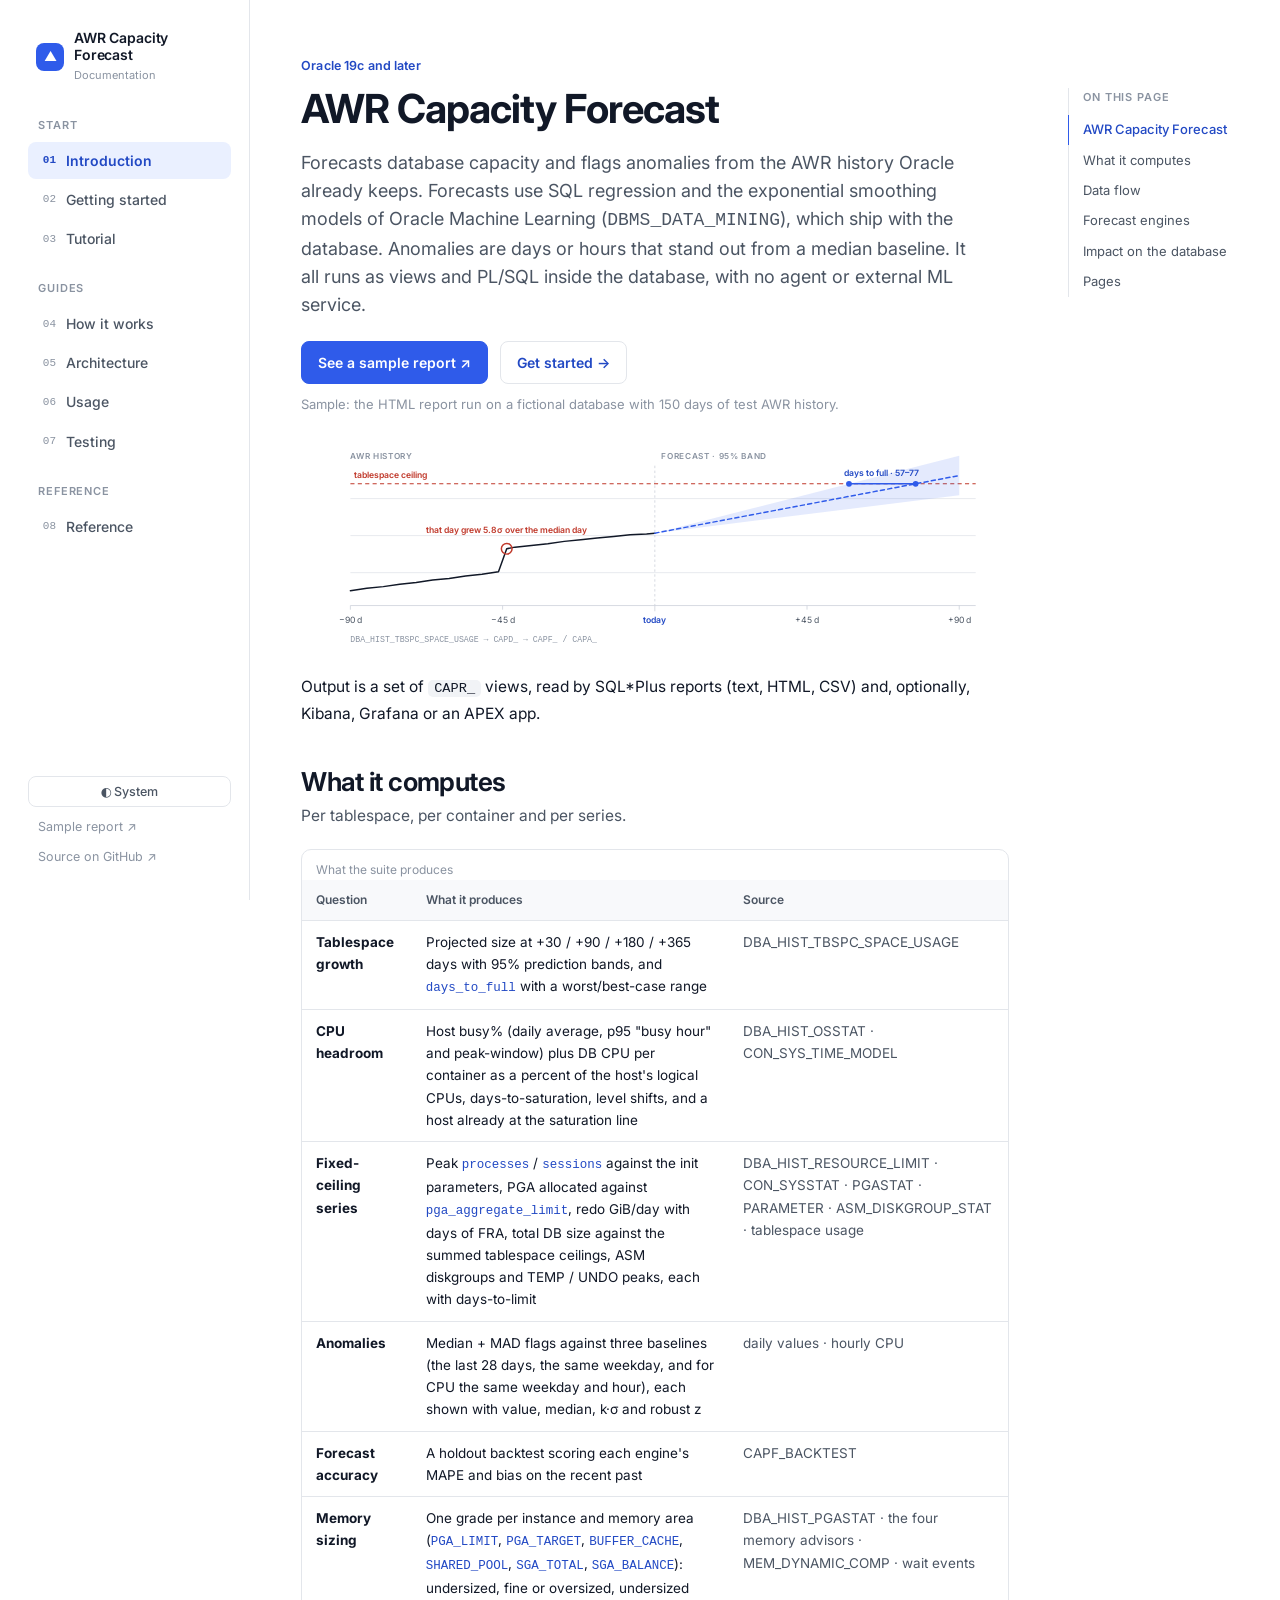
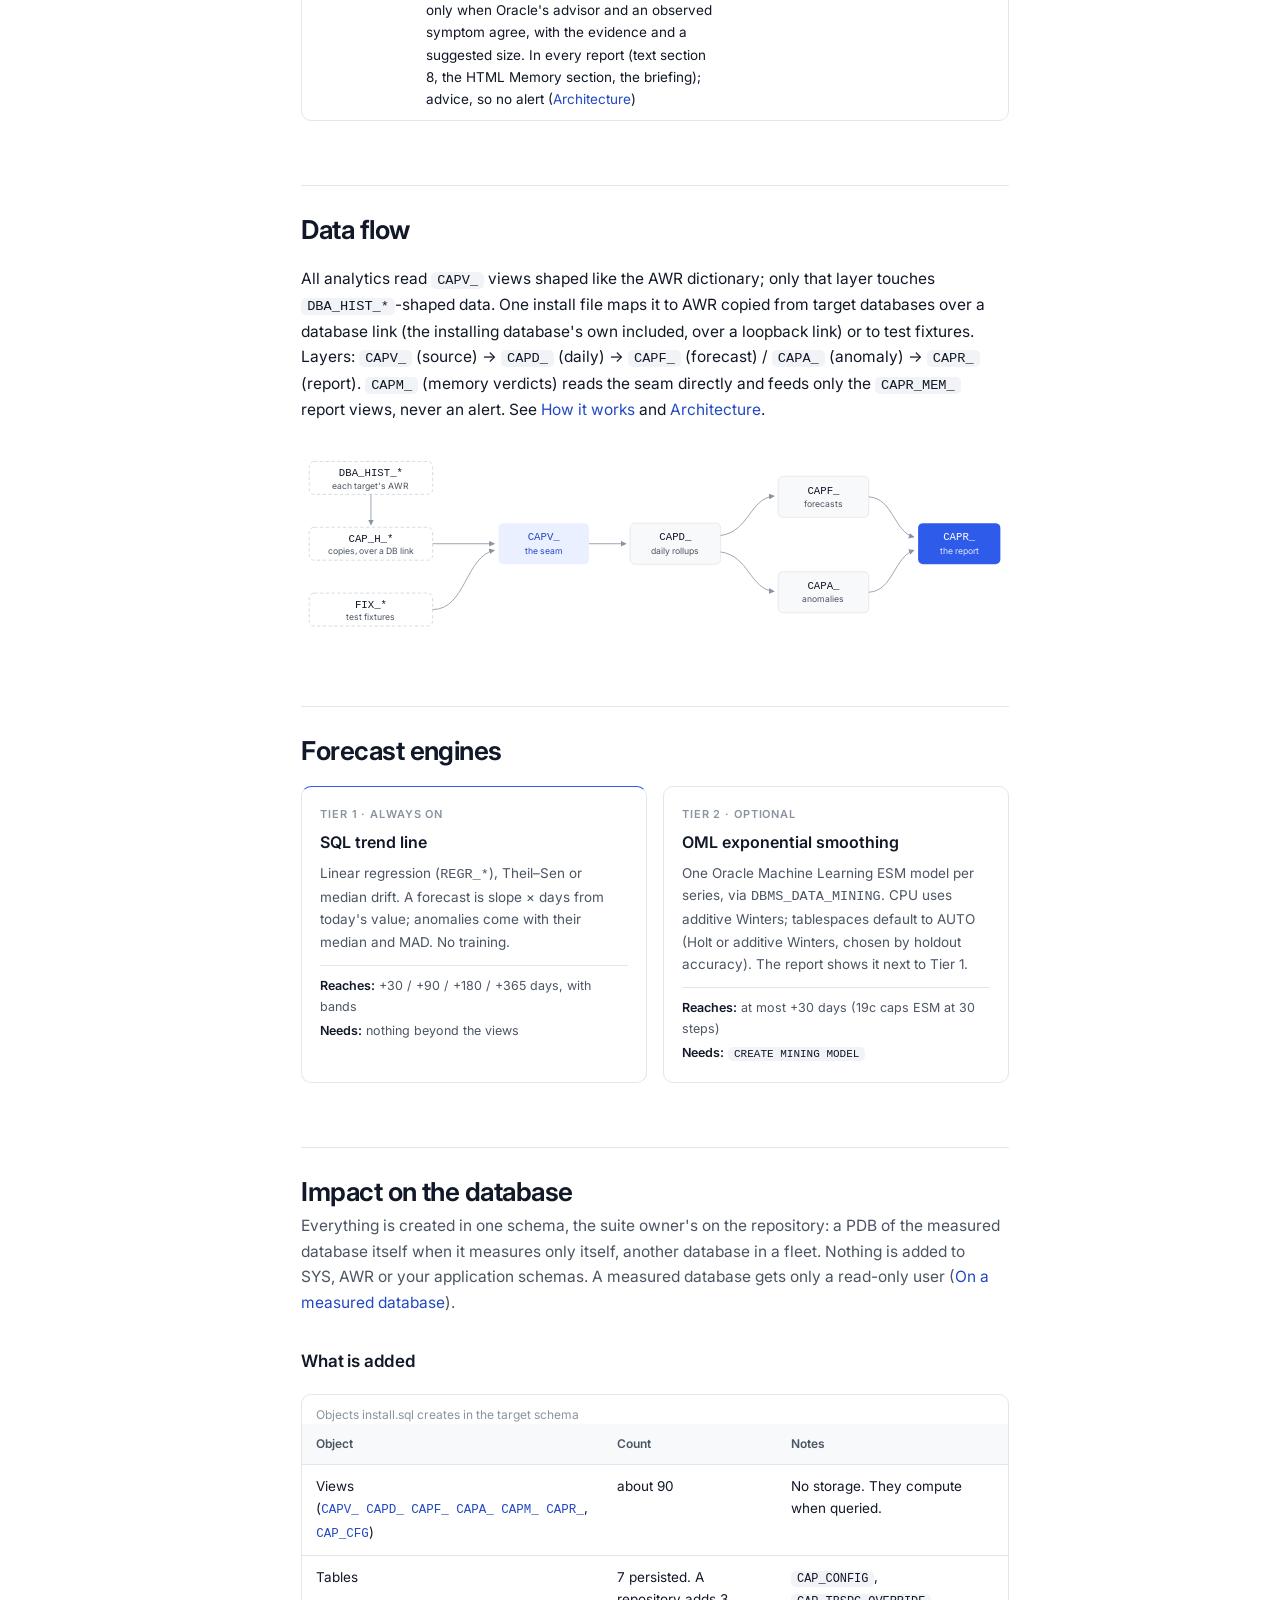
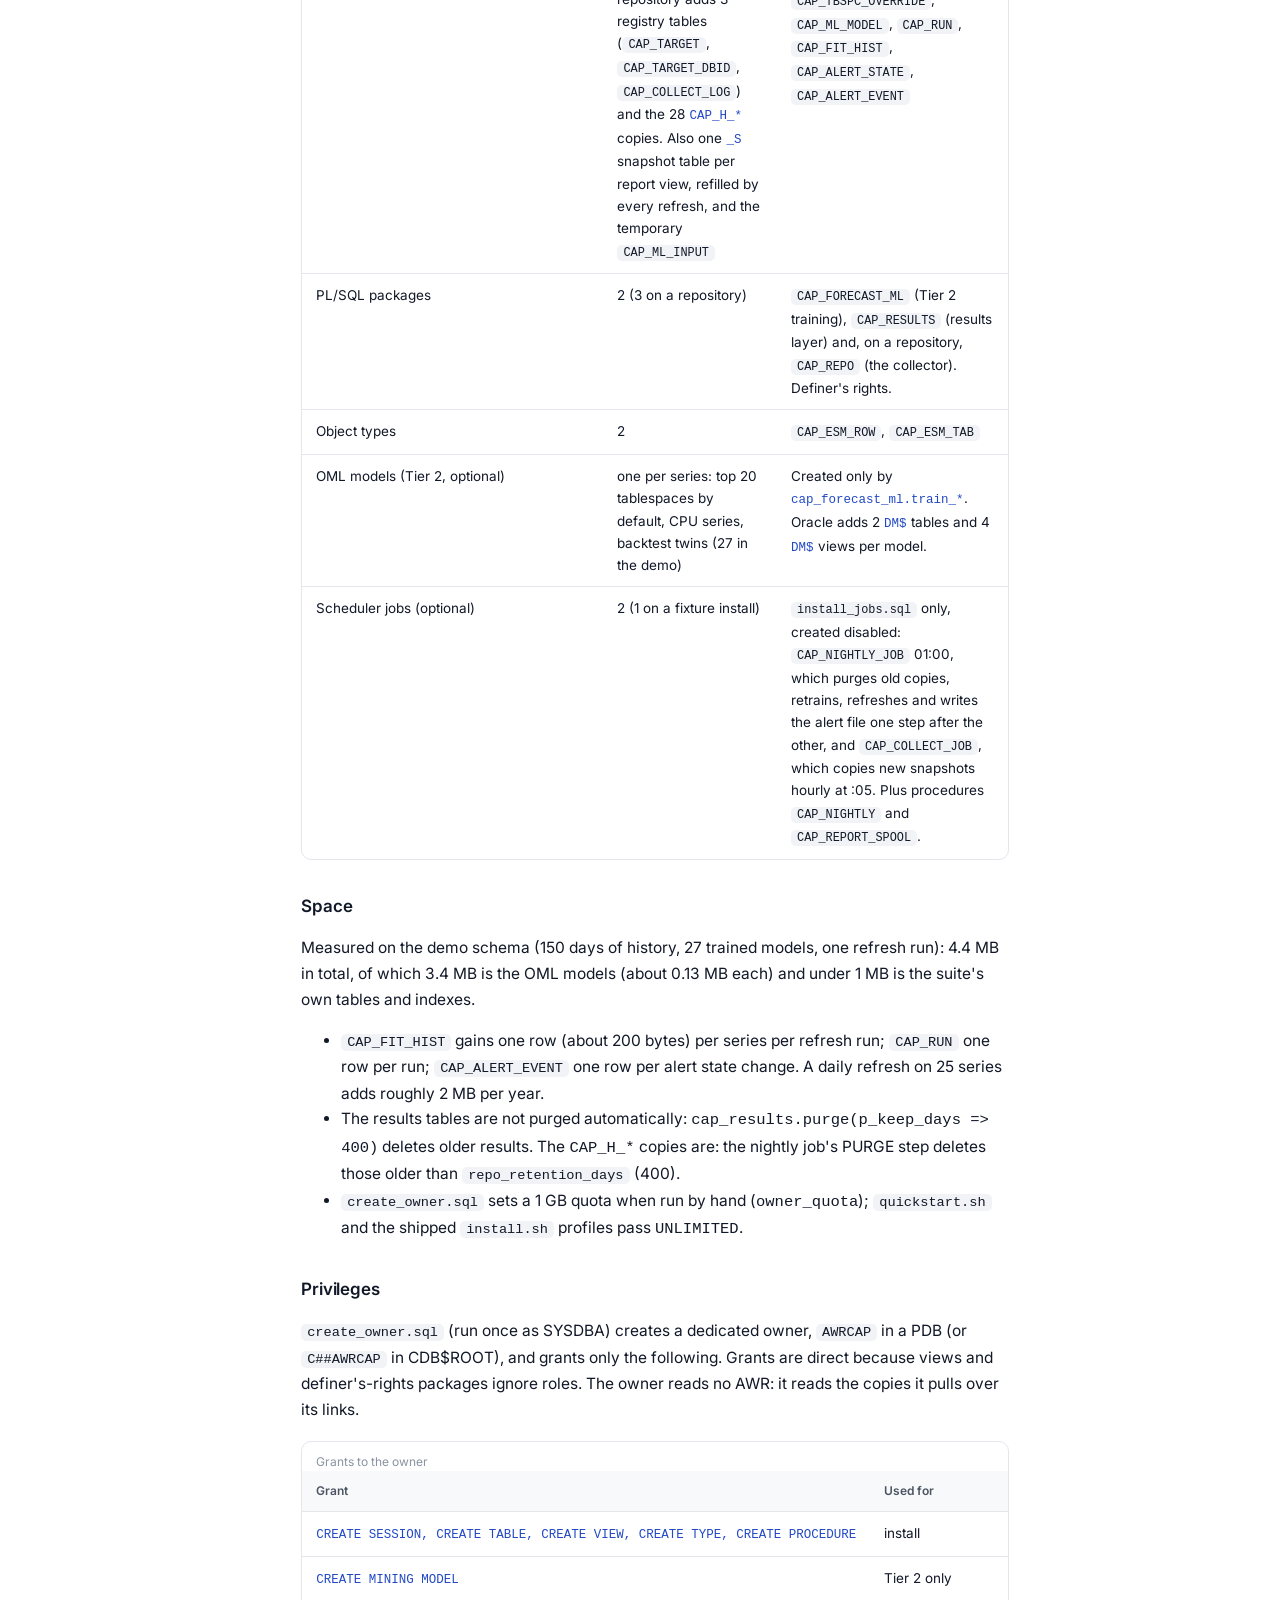
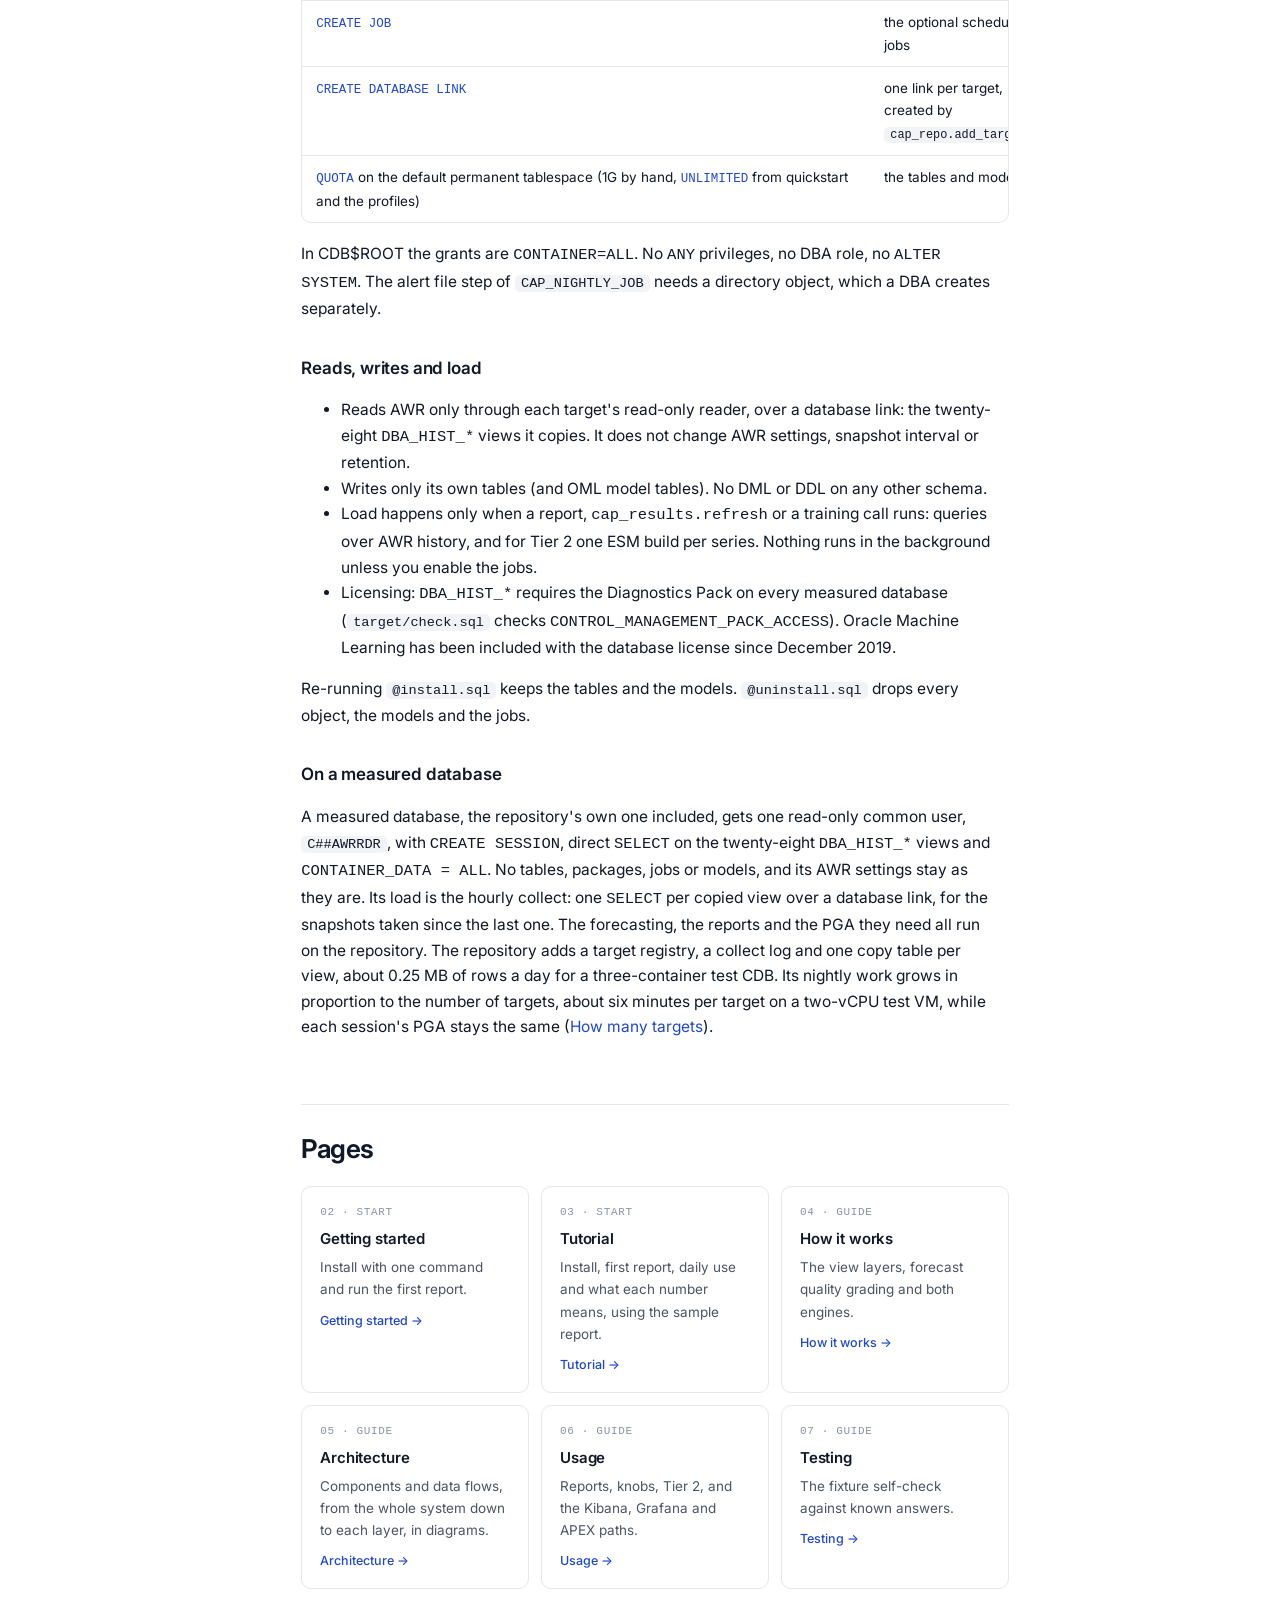
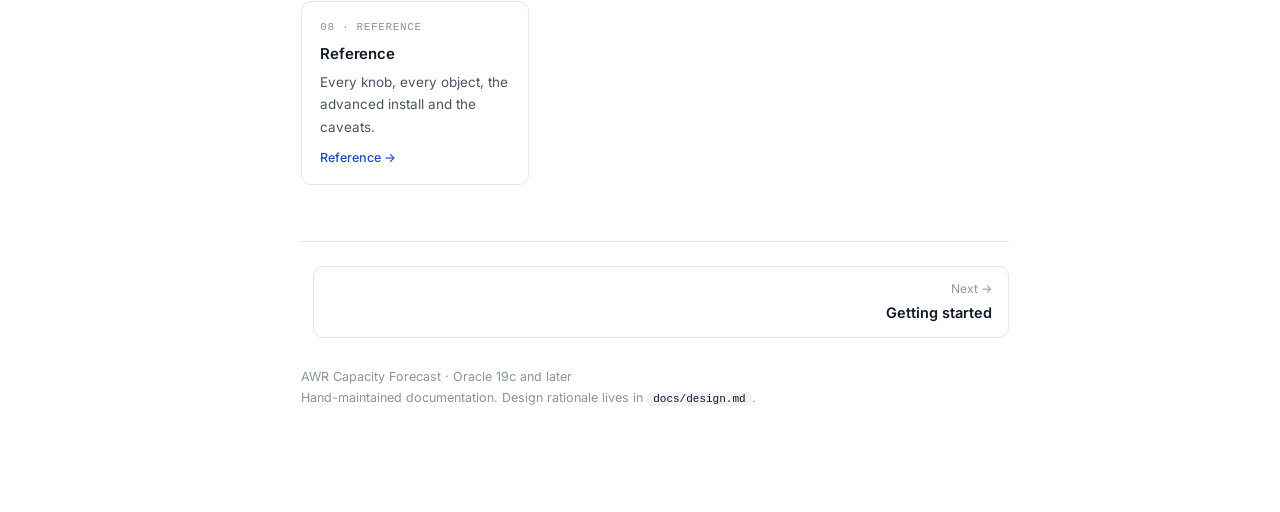
==== commit 23dfa54a: "Merge origin/main (architecture docs) into the M26.4 branch Six documentation conflicts, resolved to" ====
--- a/docs/index.html
+++ b/docs/index.html
@@ -34,10 +34,11 @@
       <a class="nav-page" href="tutorial.html"><span class="n">03</span> Tutorial</a>
       <div class="nav__group">Guides</div>
       <a class="nav-page" href="concepts.html"><span class="n">04</span> How it works</a>
-      <a class="nav-page" href="usage.html"><span class="n">05</span> Usage</a>
-      <a class="nav-page" href="testing.html"><span class="n">06</span> Testing</a>
+      <a class="nav-page" href="architecture.html"><span class="n">05</span> Architecture</a>
+      <a class="nav-page" href="usage.html"><span class="n">06</span> Usage</a>
+      <a class="nav-page" href="testing.html"><span class="n">07</span> Testing</a>
       <div class="nav__group">Reference</div>
-      <a class="nav-page" href="reference.html"><span class="n">07</span> Reference</a>
+      <a class="nav-page" href="reference.html"><span class="n">08</span> Reference</a>
     </nav>
     <div class="sidebar__foot">
       <button class="theme-toggle" id="themeBtn" type="button">◐ System</button>
@@ -126,10 +127,10 @@
           <tbody>
             <tr><td><b>Tablespace growth</b></td><td>Projected size at +30 / +90 / +180 / +365 days with 95% prediction bands, and <code>days_to_full</code> with a worst/best-case range</td><td class="def">DBA_HIST_TBSPC_SPACE_USAGE</td></tr>
             <tr><td><b>CPU headroom</b></td><td>Host busy% (daily average, p95 "busy hour" and peak-window) plus DB CPU per container as a percent of the host's logical CPUs, days-to-saturation, level shifts, and a host already at the saturation line</td><td class="def">DBA_HIST_OSSTAT · CON_SYS_TIME_MODEL</td></tr>
-            <tr><td><b>Fixed-ceiling series</b></td><td>Peak <code>processes</code> / <code>sessions</code> against the init parameters, redo GiB/day with days of FRA, total DB size against the summed tablespace ceilings, ASM diskgroups and TEMP / UNDO peaks, each with days-to-limit</td><td class="def">DBA_HIST_RESOURCE_LIMIT · CON_SYSSTAT · PARAMETER · ASM_DISKGROUP_STAT · tablespace usage</td></tr>
-            <tr><td><b>Instance memory sizing</b></td><td>A grade per instance and memory area (SGA total, buffer cache, shared pool, SGA balance, PGA target, PGA limit): undersized only when Oracle's advisor and an observed symptom agree, oversized only on advisor slack with no pressure, each with its evidence and a suggested size. Advice in the reports, no alerts</td><td class="def">the DBA_HIST_ advisor, component, PGA and wait-event history</td></tr>
+            <tr><td><b>Fixed-ceiling series</b></td><td>Peak <code>processes</code> / <code>sessions</code> against the init parameters, PGA allocated against <code>pga_aggregate_limit</code>, redo GiB/day with days of FRA, total DB size against the summed tablespace ceilings, ASM diskgroups and TEMP / UNDO peaks, each with days-to-limit</td><td class="def">DBA_HIST_RESOURCE_LIMIT · CON_SYSSTAT · PGASTAT · PARAMETER · ASM_DISKGROUP_STAT · tablespace usage</td></tr>
             <tr><td><b>Anomalies</b></td><td>Median + MAD flags against three baselines (the last 28 days, the same weekday, and for CPU the same weekday and hour), each shown with value, median, k·σ and robust z</td><td class="def">daily values · hourly CPU</td></tr>
             <tr><td><b>Forecast accuracy</b></td><td>A holdout backtest scoring each engine's MAPE and bias on the recent past</td><td class="def">CAPF_BACKTEST</td></tr>
+            <tr><td><b>Memory sizing</b></td><td>One grade per instance and memory area (<code>PGA_LIMIT</code>, <code>PGA_TARGET</code>, <code>BUFFER_CACHE</code>, <code>SHARED_POOL</code>, <code>SGA_TOTAL</code>, <code>SGA_BALANCE</code>): undersized, fine or oversized, undersized only when Oracle's advisor and an observed symptom agree, with the evidence and a suggested size. In every report (text section 8, the HTML Memory section, the briefing); advice, so no alert (<a href="architecture.html#memory">Architecture</a>)</td><td class="def">DBA_HIST_PGASTAT · the four memory advisors · MEM_DYNAMIC_COMP · wait events</td></tr>
           </tbody>
         </table>
       </div>
@@ -144,7 +145,9 @@
         included, over a loopback link) or to test fixtures. Layers:
         <span class="inline">CAPV_</span> (source) → <span class="inline">CAPD_</span> (daily) →
         <span class="inline">CAPF_</span> (forecast) / <span class="inline">CAPA_</span> (anomaly) →
-        <span class="inline">CAPR_</span> (report). See <a href="concepts.html">How it works</a>.</p>
+        <span class="inline">CAPR_</span> (report). <span class="inline">CAPM_</span> (memory verdicts)
+        reads the seam directly and feeds only the <span class="inline">CAPR_MEM_</span> report views, never an alert. See <a href="concepts.html">How it works</a> and
+        <a href="architecture.html">Architecture</a>.</p>
       <svg class="archflow" viewBox="0 0 860 240" role="img"
            aria-label="Architecture: each target's AWR, copied over a database link, or test fixtures feed the CAPV seam, then CAPD daily rollups split into CAPF forecasts and CAPA anomalies, which merge into the CAPR report views.">
         <defs>
@@ -225,12 +228,12 @@
           <caption>Objects install.sql creates in the target schema</caption>
           <thead><tr><th scope="col">Object</th><th scope="col">Count</th><th scope="col">Notes</th></tr></thead>
           <tbody>
-            <tr><td>Views (<code>CAPV_ CAPD_ CAPF_ CAPA_ CAPR_</code>, <code>CAP_CFG</code>)</td><td>about 60</td><td>No storage. They compute when queried.</td></tr>
-            <tr><td>Tables</td><td>7 (10 and the 17 <code>CAP_H_*</code> copies on a repository)</td><td><span class="inline">CAP_CONFIG</span>, <span class="inline">CAP_TBSPC_OVERRIDE</span>, <span class="inline">CAP_ML_MODEL</span>, <span class="inline">CAP_RUN</span>, <span class="inline">CAP_FIT_HIST</span>, <span class="inline">CAP_ALERT_STATE</span>, <span class="inline">CAP_ALERT_EVENT</span></td></tr>
-            <tr><td>PL/SQL packages</td><td>2</td><td><span class="inline">CAP_FORECAST_ML</span> (Tier 2 training), <span class="inline">CAP_RESULTS</span> (results layer). Definer's rights.</td></tr>
+            <tr><td>Views (<code>CAPV_ CAPD_ CAPF_ CAPA_ CAPM_ CAPR_</code>, <code>CAP_CFG</code>)</td><td>about 90</td><td>No storage. They compute when queried.</td></tr>
+            <tr><td>Tables</td><td>7 persisted. A repository adds 3 registry tables (<span class="inline">CAP_TARGET</span>, <span class="inline">CAP_TARGET_DBID</span>, <span class="inline">CAP_COLLECT_LOG</span>) and the 28 <code>CAP_H_*</code> copies. Also one <code>_S</code> snapshot table per report view, refilled by every refresh, and the temporary <span class="inline">CAP_ML_INPUT</span></td><td><span class="inline">CAP_CONFIG</span>, <span class="inline">CAP_TBSPC_OVERRIDE</span>, <span class="inline">CAP_ML_MODEL</span>, <span class="inline">CAP_RUN</span>, <span class="inline">CAP_FIT_HIST</span>, <span class="inline">CAP_ALERT_STATE</span>, <span class="inline">CAP_ALERT_EVENT</span></td></tr>
+            <tr><td>PL/SQL packages</td><td>2 (3 on a repository)</td><td><span class="inline">CAP_FORECAST_ML</span> (Tier 2 training), <span class="inline">CAP_RESULTS</span> (results layer) and, on a repository, <span class="inline">CAP_REPO</span> (the collector). Definer's rights.</td></tr>
             <tr><td>Object types</td><td>2</td><td><span class="inline">CAP_ESM_ROW</span>, <span class="inline">CAP_ESM_TAB</span></td></tr>
             <tr><td>OML models (Tier 2, optional)</td><td>one per series: top 20 tablespaces by default, CPU series, backtest twins (27 in the demo)</td><td>Created only by <code>cap_forecast_ml.train_*</code>. Oracle adds 2 <code>DM$</code> tables and 4 <code>DM$</code> views per model.</td></tr>
-            <tr><td>Scheduler jobs (optional)</td><td>1 (2 in repository mode)</td><td><span class="inline">install_jobs.sql</span> only, created disabled: <span class="inline">CAP_NIGHTLY_JOB</span> 01:00, which retrains, refreshes and writes the alert file one step after the other, plus procedures <span class="inline">CAP_NIGHTLY</span> and <span class="inline">CAP_REPORT_SPOOL</span>. In repository mode the nightly job purges old copies first, and <span class="inline">CAP_COLLECT_JOB</span> runs hourly.</td></tr>
+            <tr><td>Scheduler jobs (optional)</td><td>2 (1 on a fixture install)</td><td><span class="inline">install_jobs.sql</span> only, created disabled: <span class="inline">CAP_NIGHTLY_JOB</span> 01:00, which purges old copies, retrains, refreshes and writes the alert file one step after the other, and <span class="inline">CAP_COLLECT_JOB</span>, which copies new snapshots hourly at :05. Plus procedures <span class="inline">CAP_NIGHTLY</span> and <span class="inline">CAP_REPORT_SPOOL</span>.</td></tr>
           </tbody>
         </table>
       </div>
@@ -244,10 +247,13 @@
           refresh run; <span class="inline">CAP_RUN</span> one row per run;
           <span class="inline">CAP_ALERT_EVENT</span> one row per alert state change. A daily
           refresh on 25 series adds roughly 2 MB per year.</li>
-        <li>Nothing is purged automatically. <code>cap_results.purge(p_keep_days =&gt; 400)</code>
-          deletes older results.</li>
-        <li><span class="inline">create_owner.sql</span> sets a 1 GB quota by default
-          (<code>owner_quota</code>).</li>
+        <li>The results tables are not purged automatically:
+          <code>cap_results.purge(p_keep_days =&gt; 400)</code> deletes older results. The
+          <code>CAP_H_*</code> copies are: the nightly job's PURGE step deletes those older than
+          <span class="inline">repo_retention_days</span> (400).</li>
+        <li><span class="inline">create_owner.sql</span> sets a 1 GB quota when run by hand
+          (<code>owner_quota</code>); <span class="inline">quickstart.sh</span> and the shipped
+          <span class="inline">install.sh</span> profiles pass <code>UNLIMITED</code>.</li>
       </ul>
 
       <h3>Privileges</h3>
@@ -264,7 +270,7 @@
             <tr><td><code>CREATE MINING MODEL</code></td><td>Tier 2 only</td></tr>
             <tr><td><code>CREATE JOB</code></td><td>the optional scheduler jobs</td></tr>
             <tr><td><code>CREATE DATABASE LINK</code></td><td>one link per target, created by <span class="inline">cap_repo.add_target</span></td></tr>
-            <tr><td><code>QUOTA 1G</code> on the default permanent tablespace</td><td>the tables and models</td></tr>
+            <tr><td><code>QUOTA</code> on the default permanent tablespace (1G by hand, <code>UNLIMITED</code> from quickstart and the profiles)</td><td>the tables and models</td></tr>
           </tbody>
         </table>
       </div>
@@ -298,7 +304,7 @@
         a database link, for the snapshots taken since the last one. The forecasting, the reports and
         the PGA they need all run on the repository. The repository adds a target registry, a collect
         log and one copy table per view, about 0.25&nbsp;MB of rows a day for a three-container
-        test CDB. Its nightly work grows in proportion to the number of targets, about seven
+        test CDB. Its nightly work grows in proportion to the number of targets, about six
         minutes per target on a two-vCPU test VM, while each session's PGA stays the same
         (<a href="reference.html#fleet-size">How many targets</a>).</p>
 
@@ -325,17 +331,29 @@
           <p>The view layers, forecast quality grading and both engines.</p>
           <div class="go">How it works →</div>
         </a>
+        <a class="card" href="architecture.html">
+          <div class="k">05 · Guide</div>
+          <h3>Architecture</h3>
+          <p>Components and data flows, from the whole system down to each layer, in diagrams.</p>
+          <div class="go">Architecture →</div>
+        </a>
         <a class="card" href="usage.html">
-          <div class="k">05 · Guide</div>
+          <div class="k">06 · Guide</div>
           <h3>Usage</h3>
           <p>Reports, knobs, Tier 2, and the Kibana, Grafana and APEX paths.</p>
           <div class="go">Usage →</div>
         </a>
         <a class="card" href="testing.html">
-          <div class="k">06 · Guide</div>
+          <div class="k">07 · Guide</div>
           <h3>Testing</h3>
           <p>The fixture self-check against known answers.</p>
           <div class="go">Testing →</div>
+        </a>
+        <a class="card" href="reference.html">
+          <div class="k">08 · Reference</div>
+          <h3>Reference</h3>
+          <p>Every knob, every object, the advanced install and the caveats.</p>
+          <div class="go">Reference →</div>
         </a>
       </div>
 
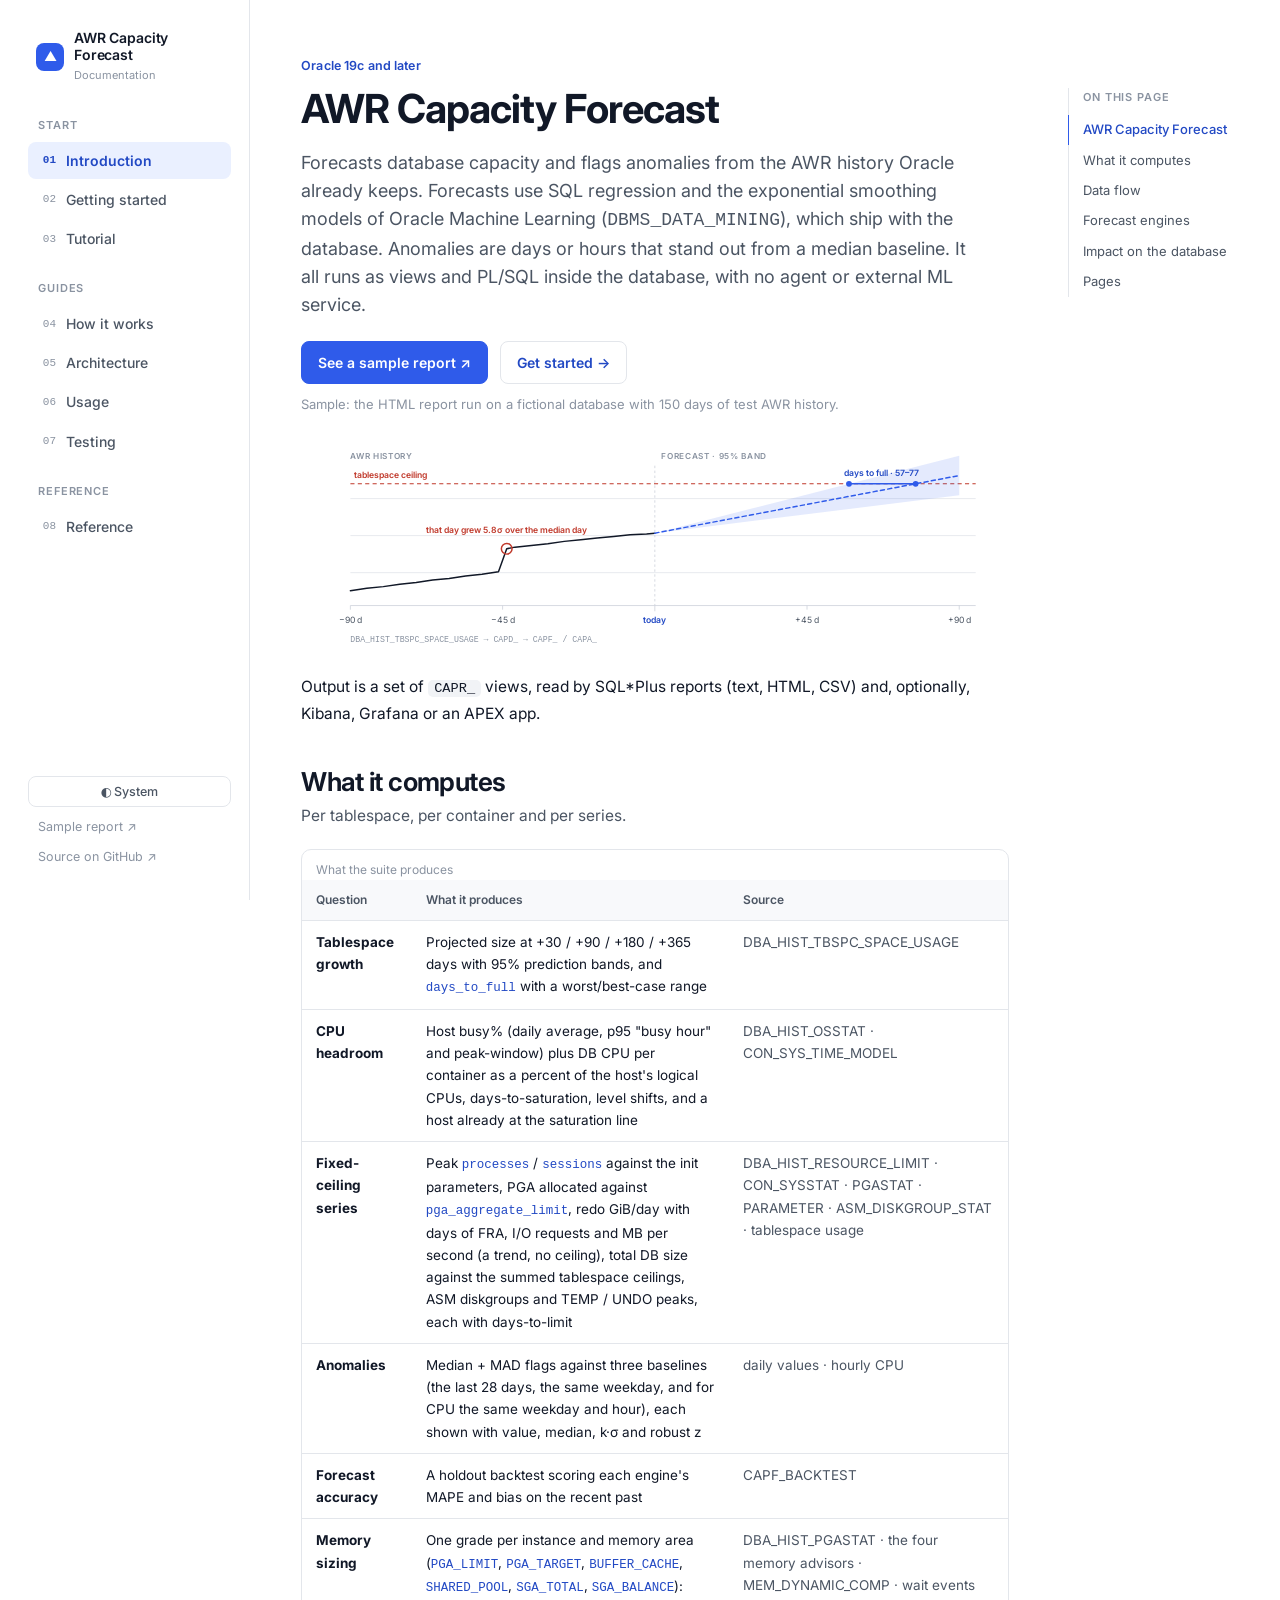
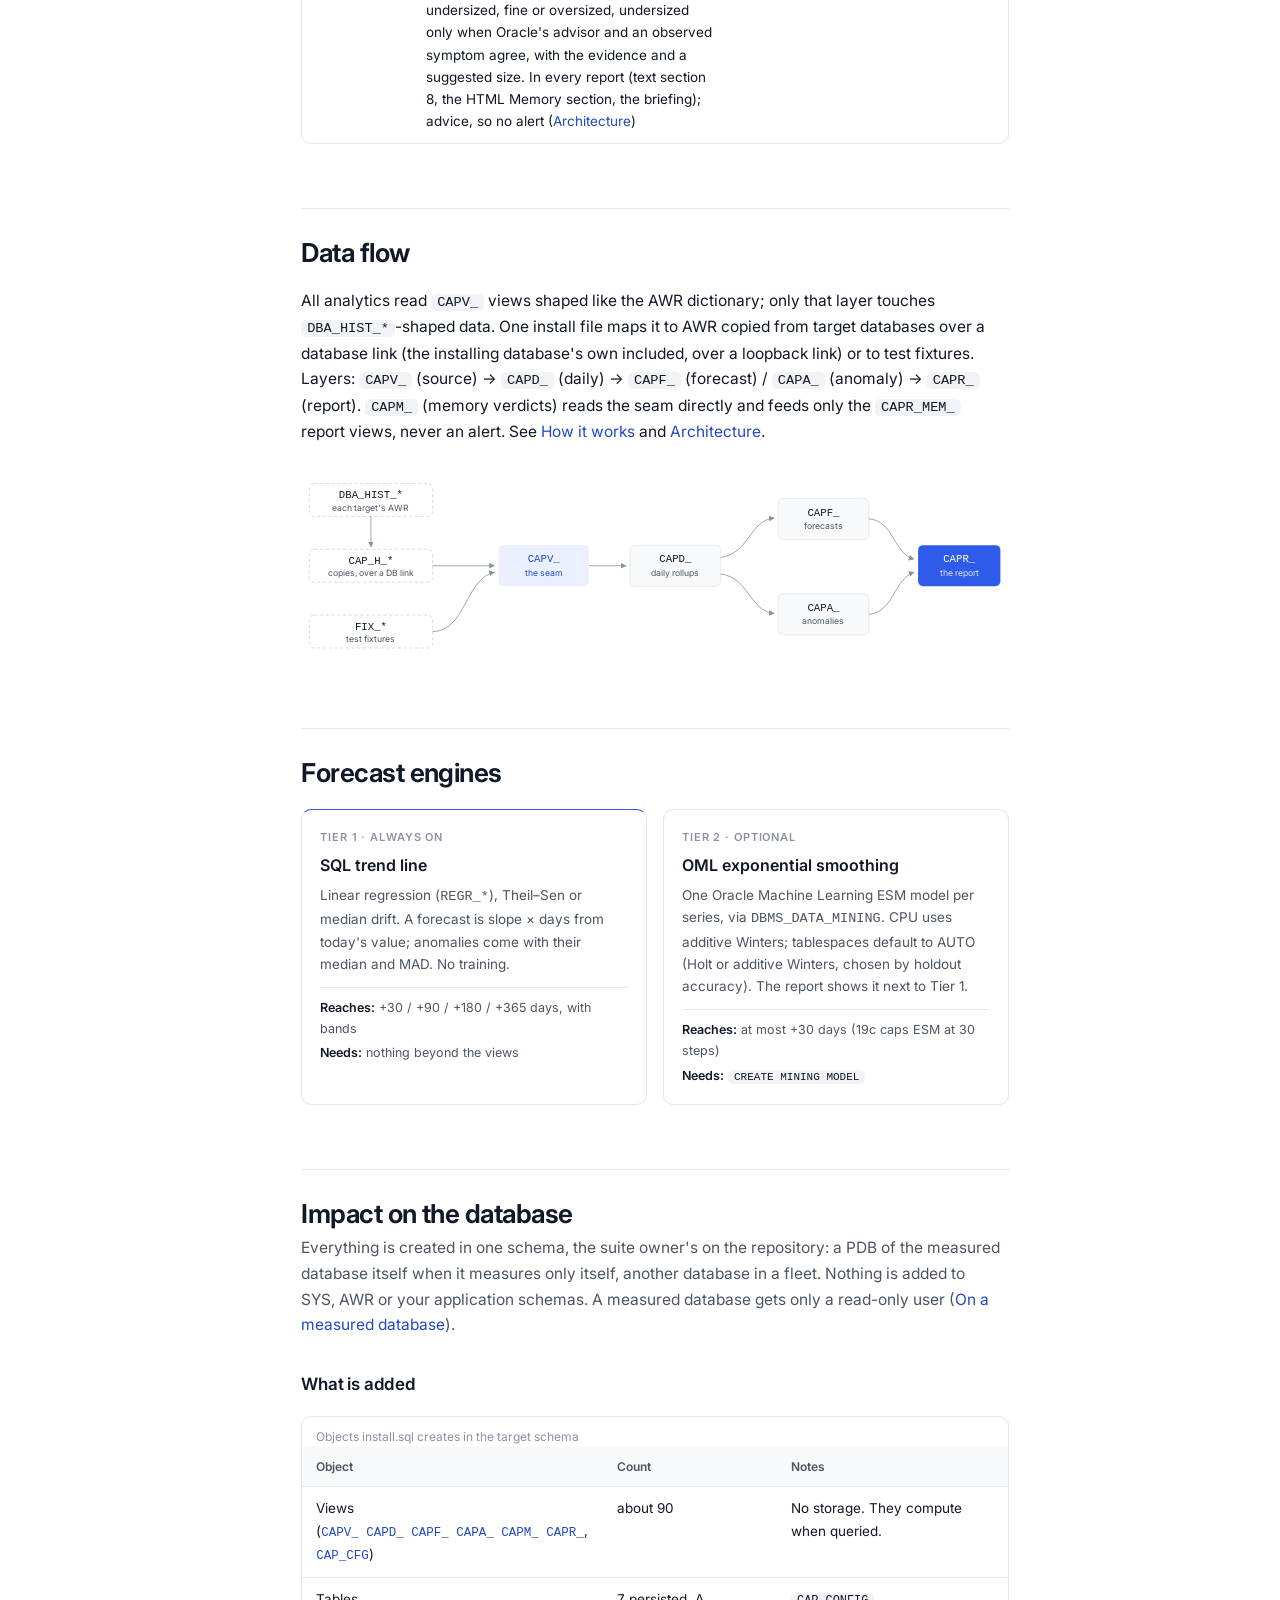
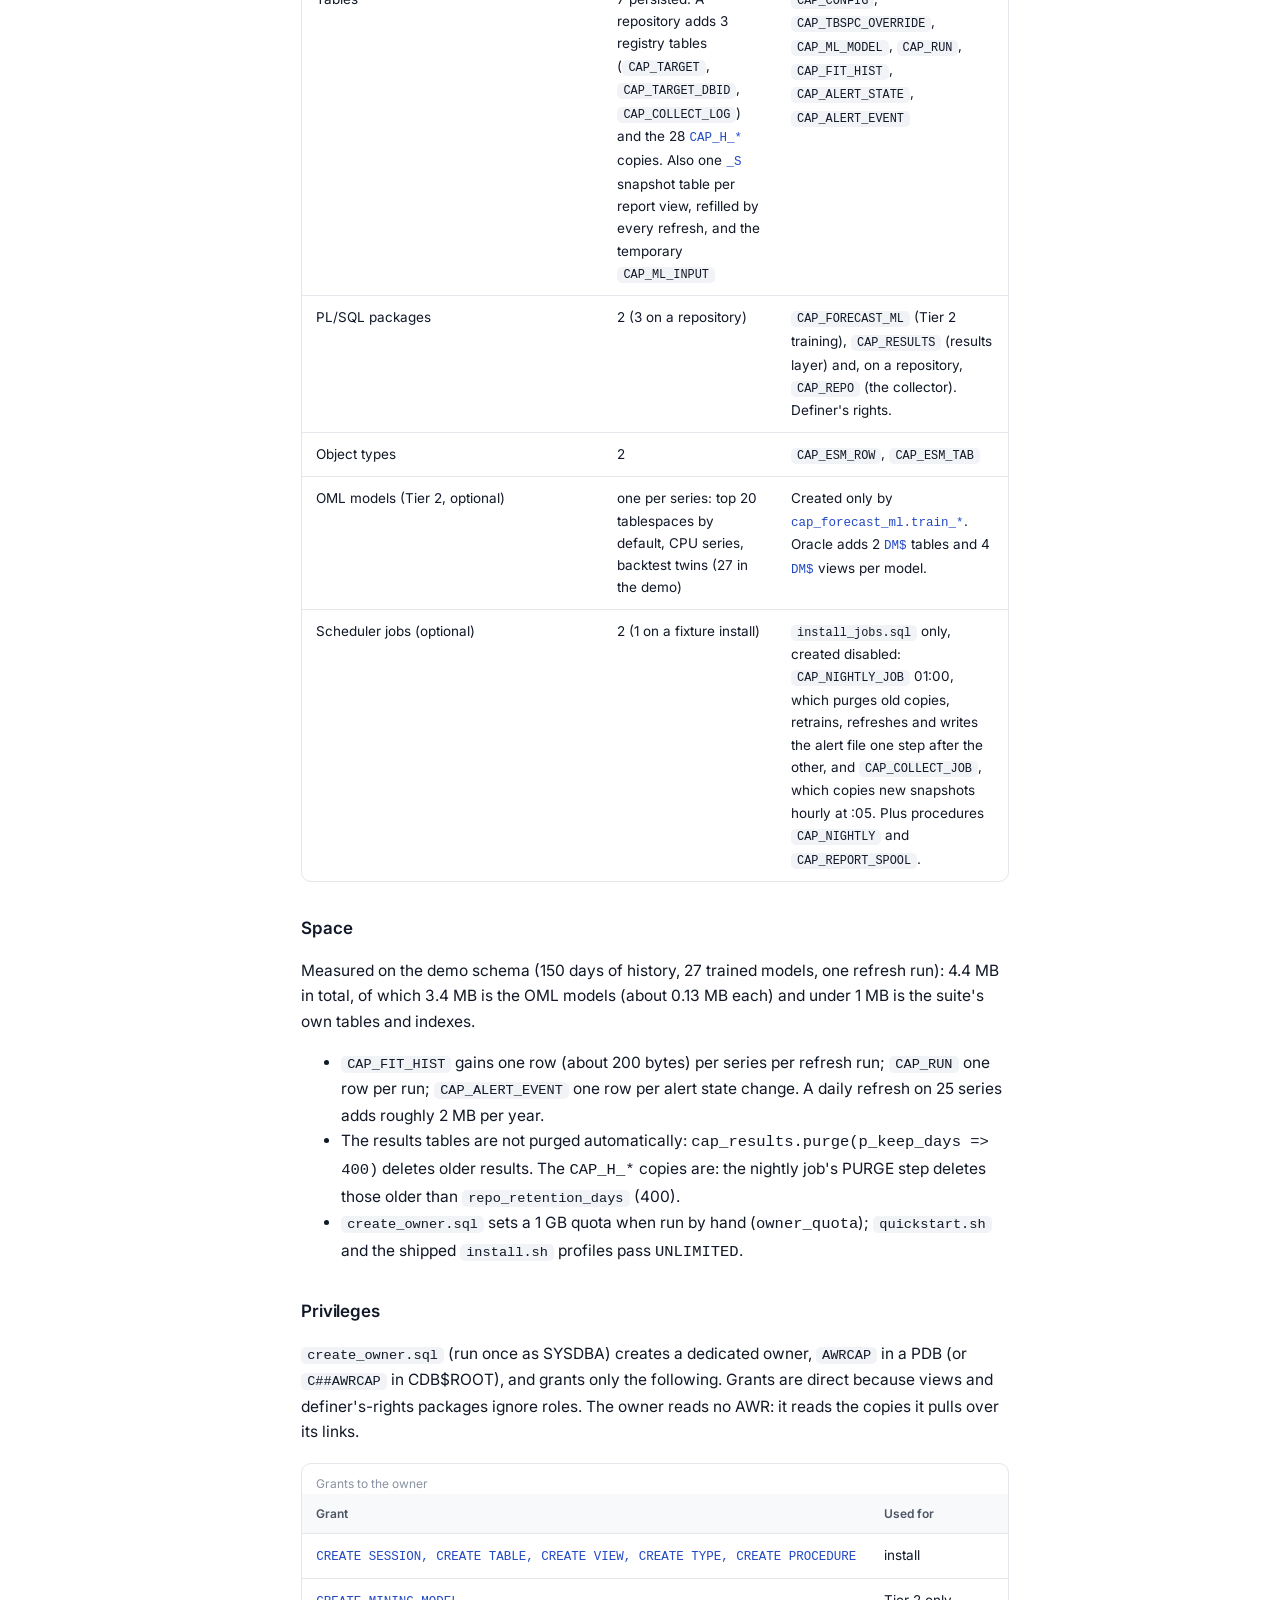
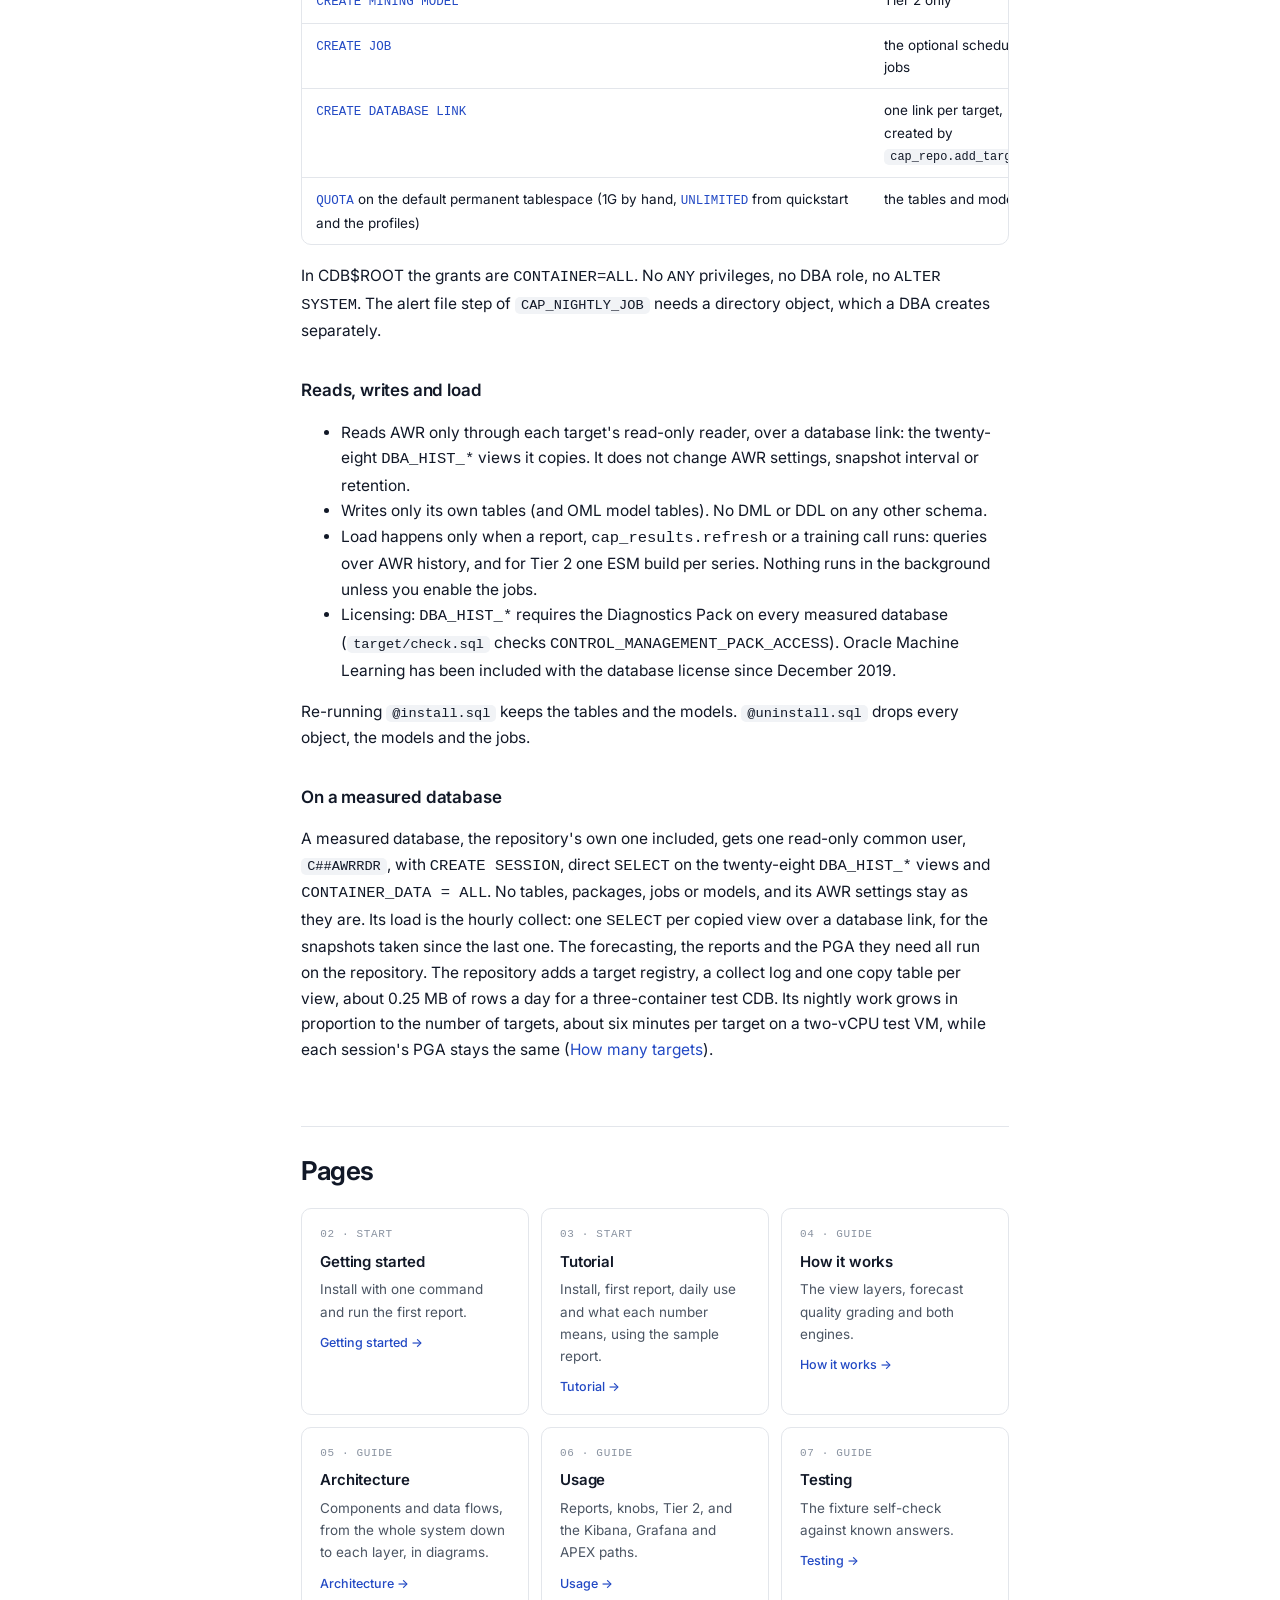
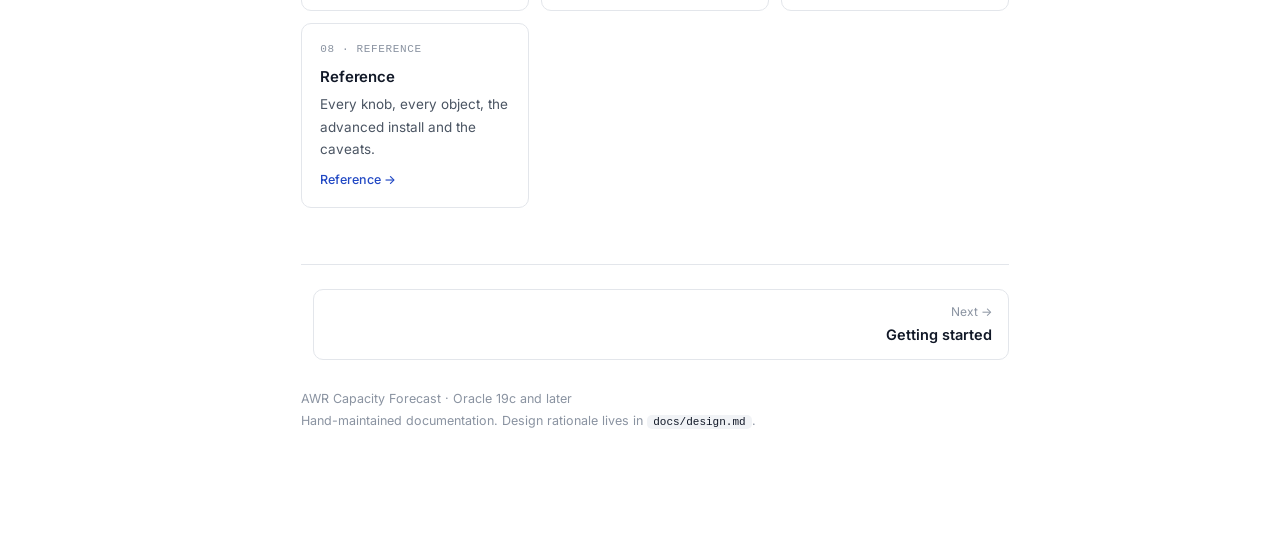
==== commit 3f6f1589: "Document the I/O series The two knobs, the wider CAPV_SYSSTAT filter and the series in reference.htm" ====
--- a/docs/index.html
+++ b/docs/index.html
@@ -127,7 +127,7 @@
           <tbody>
             <tr><td><b>Tablespace growth</b></td><td>Projected size at +30 / +90 / +180 / +365 days with 95% prediction bands, and <code>days_to_full</code> with a worst/best-case range</td><td class="def">DBA_HIST_TBSPC_SPACE_USAGE</td></tr>
             <tr><td><b>CPU headroom</b></td><td>Host busy% (daily average, p95 "busy hour" and peak-window) plus DB CPU per container as a percent of the host's logical CPUs, days-to-saturation, level shifts, and a host already at the saturation line</td><td class="def">DBA_HIST_OSSTAT · CON_SYS_TIME_MODEL</td></tr>
-            <tr><td><b>Fixed-ceiling series</b></td><td>Peak <code>processes</code> / <code>sessions</code> against the init parameters, PGA allocated against <code>pga_aggregate_limit</code>, redo GiB/day with days of FRA, total DB size against the summed tablespace ceilings, ASM diskgroups and TEMP / UNDO peaks, each with days-to-limit</td><td class="def">DBA_HIST_RESOURCE_LIMIT · CON_SYSSTAT · PGASTAT · PARAMETER · ASM_DISKGROUP_STAT · tablespace usage</td></tr>
+            <tr><td><b>Fixed-ceiling series</b></td><td>Peak <code>processes</code> / <code>sessions</code> against the init parameters, PGA allocated against <code>pga_aggregate_limit</code>, redo GiB/day with days of FRA, I/O requests and MB per second (a trend, no ceiling), total DB size against the summed tablespace ceilings, ASM diskgroups and TEMP / UNDO peaks, each with days-to-limit</td><td class="def">DBA_HIST_RESOURCE_LIMIT · CON_SYSSTAT · PGASTAT · PARAMETER · ASM_DISKGROUP_STAT · tablespace usage</td></tr>
             <tr><td><b>Anomalies</b></td><td>Median + MAD flags against three baselines (the last 28 days, the same weekday, and for CPU the same weekday and hour), each shown with value, median, k·σ and robust z</td><td class="def">daily values · hourly CPU</td></tr>
             <tr><td><b>Forecast accuracy</b></td><td>A holdout backtest scoring each engine's MAPE and bias on the recent past</td><td class="def">CAPF_BACKTEST</td></tr>
             <tr><td><b>Memory sizing</b></td><td>One grade per instance and memory area (<code>PGA_LIMIT</code>, <code>PGA_TARGET</code>, <code>BUFFER_CACHE</code>, <code>SHARED_POOL</code>, <code>SGA_TOTAL</code>, <code>SGA_BALANCE</code>): undersized, fine or oversized, undersized only when Oracle's advisor and an observed symptom agree, with the evidence and a suggested size. In every report (text section 8, the HTML Memory section, the briefing); advice, so no alert (<a href="architecture.html#memory">Architecture</a>)</td><td class="def">DBA_HIST_PGASTAT · the four memory advisors · MEM_DYNAMIC_COMP · wait events</td></tr>
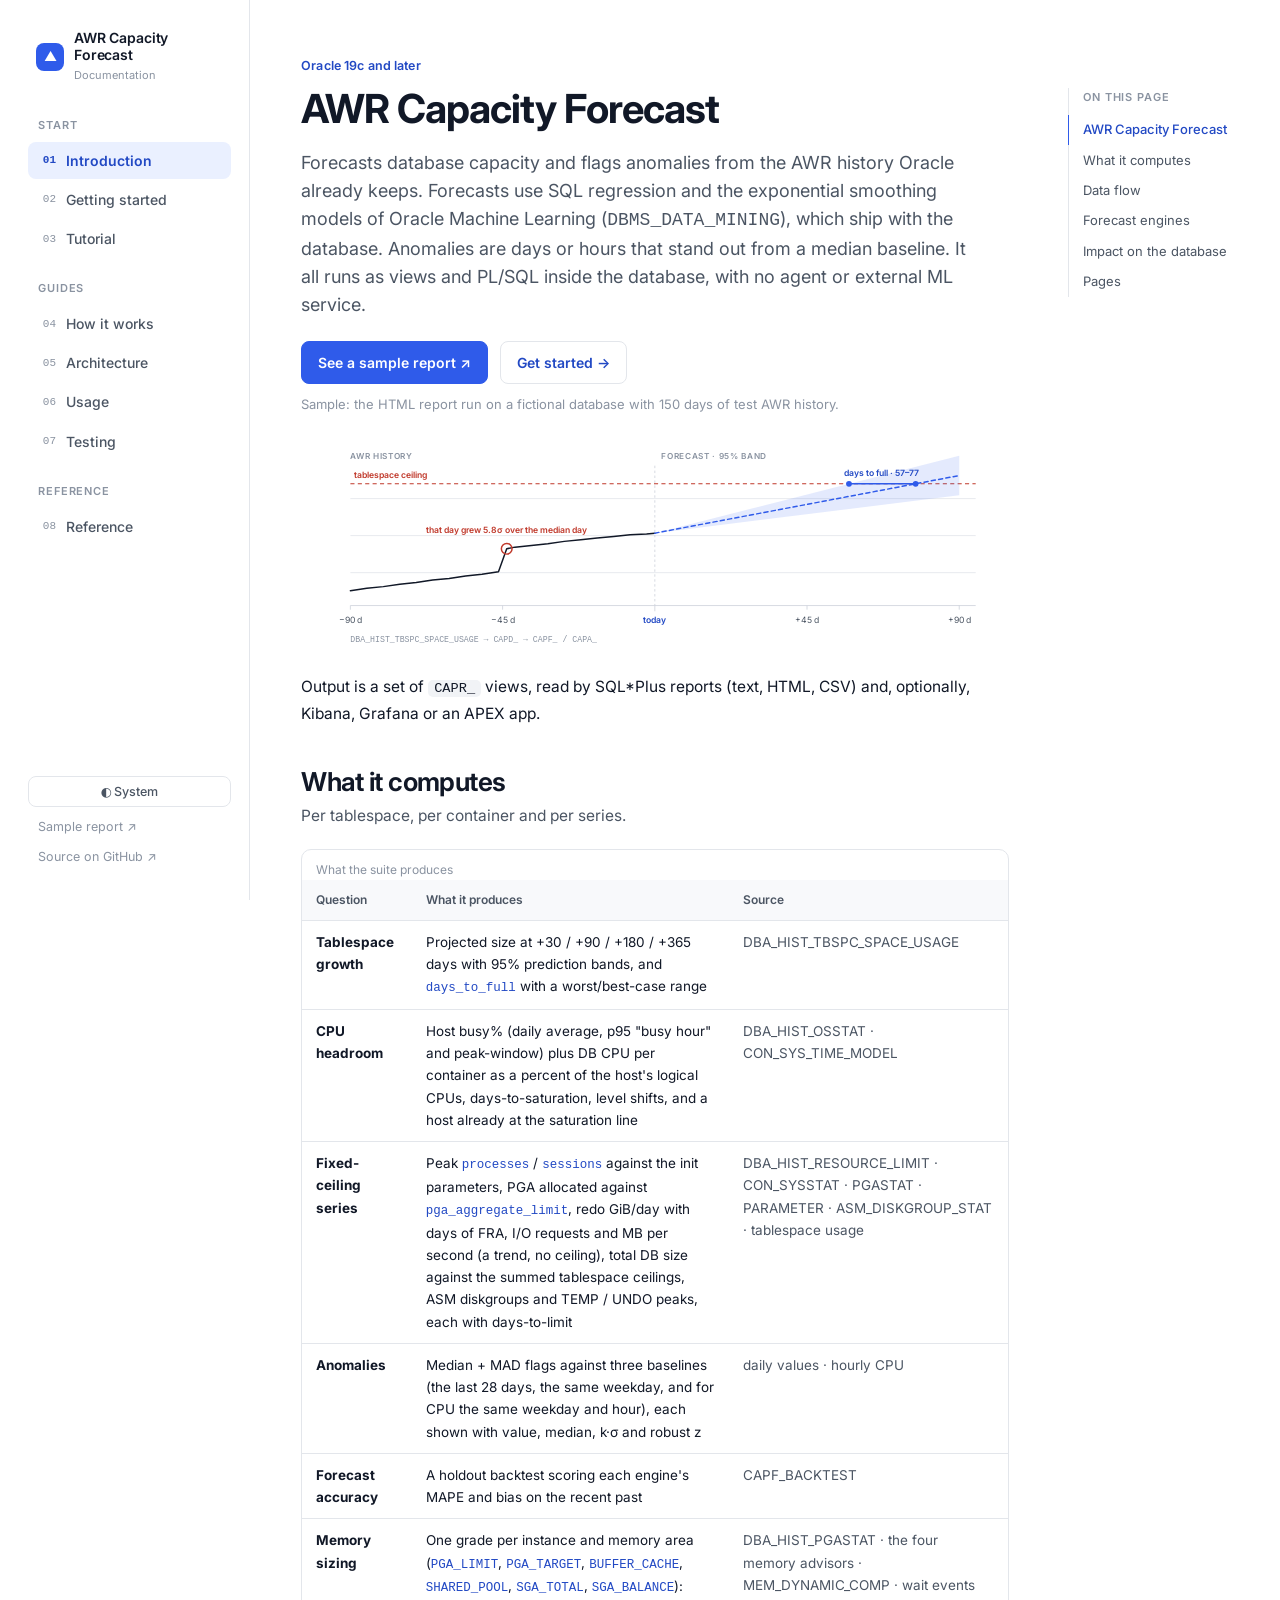
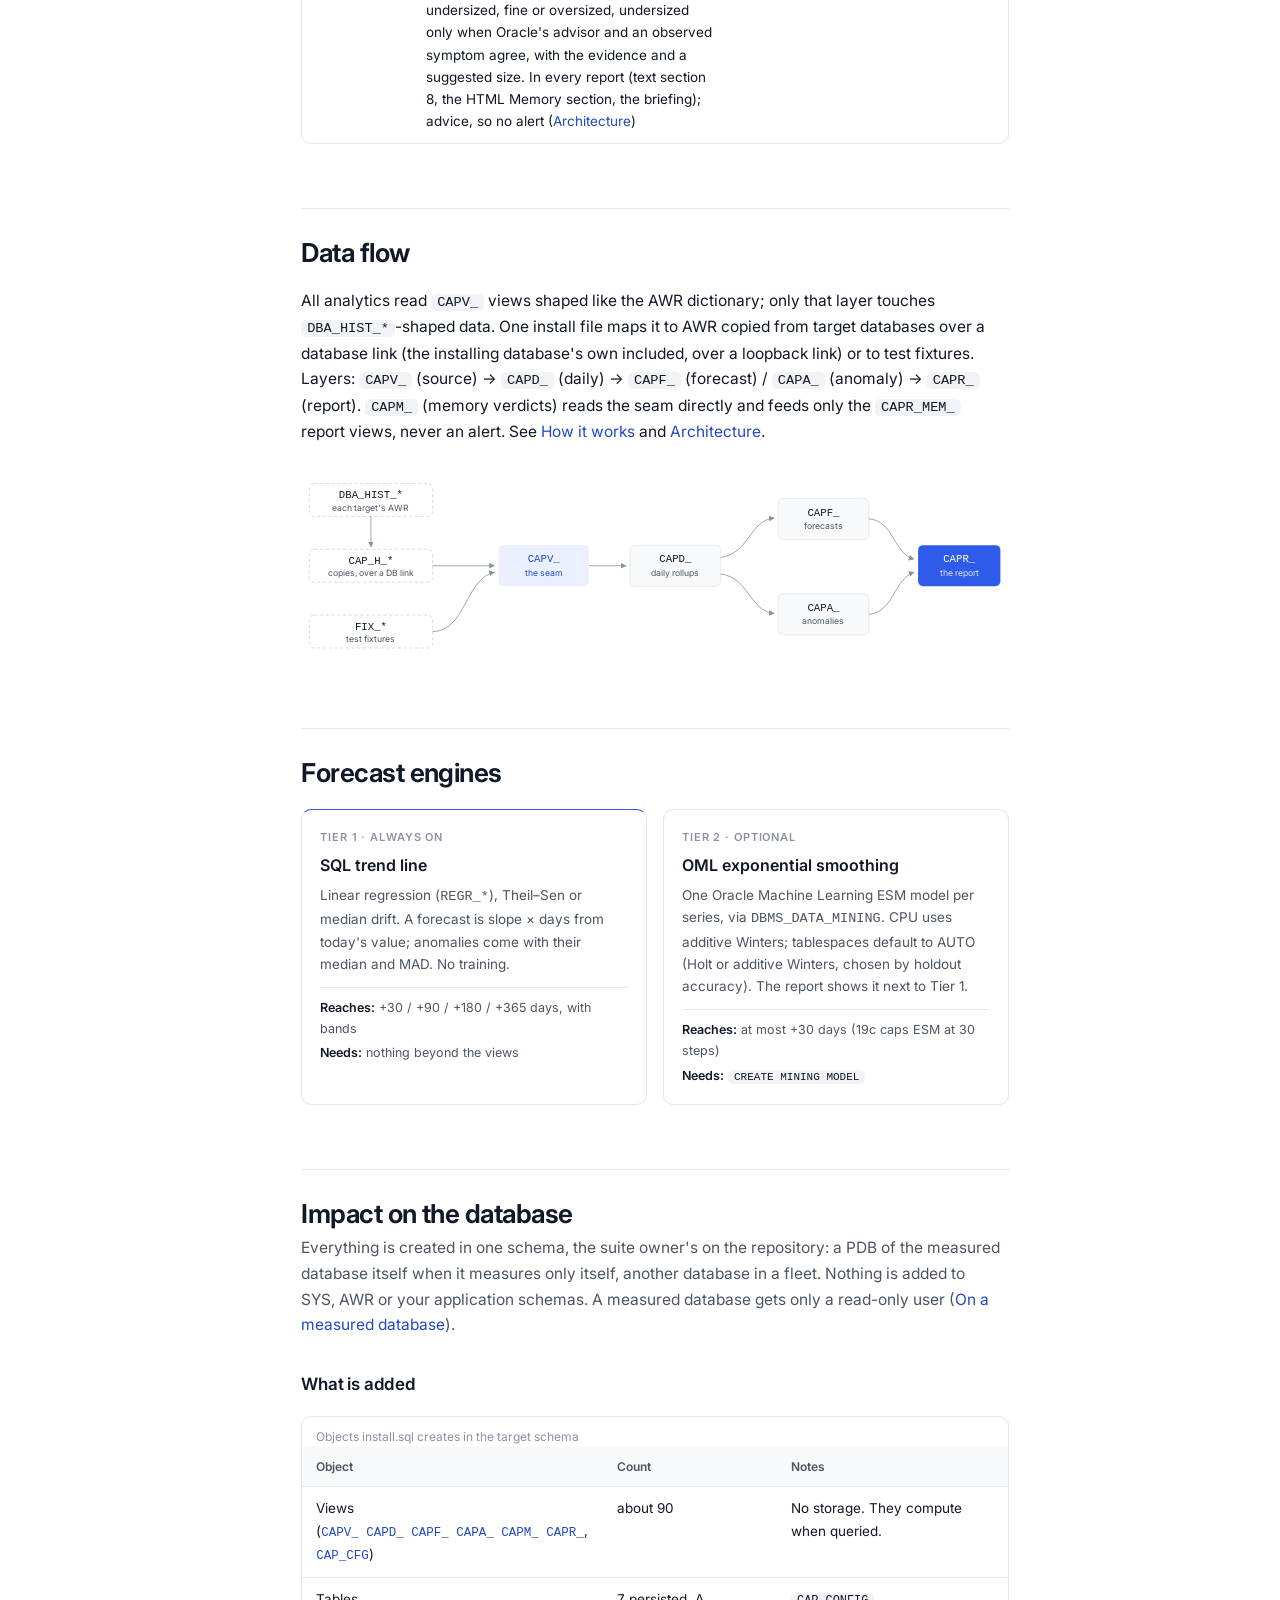
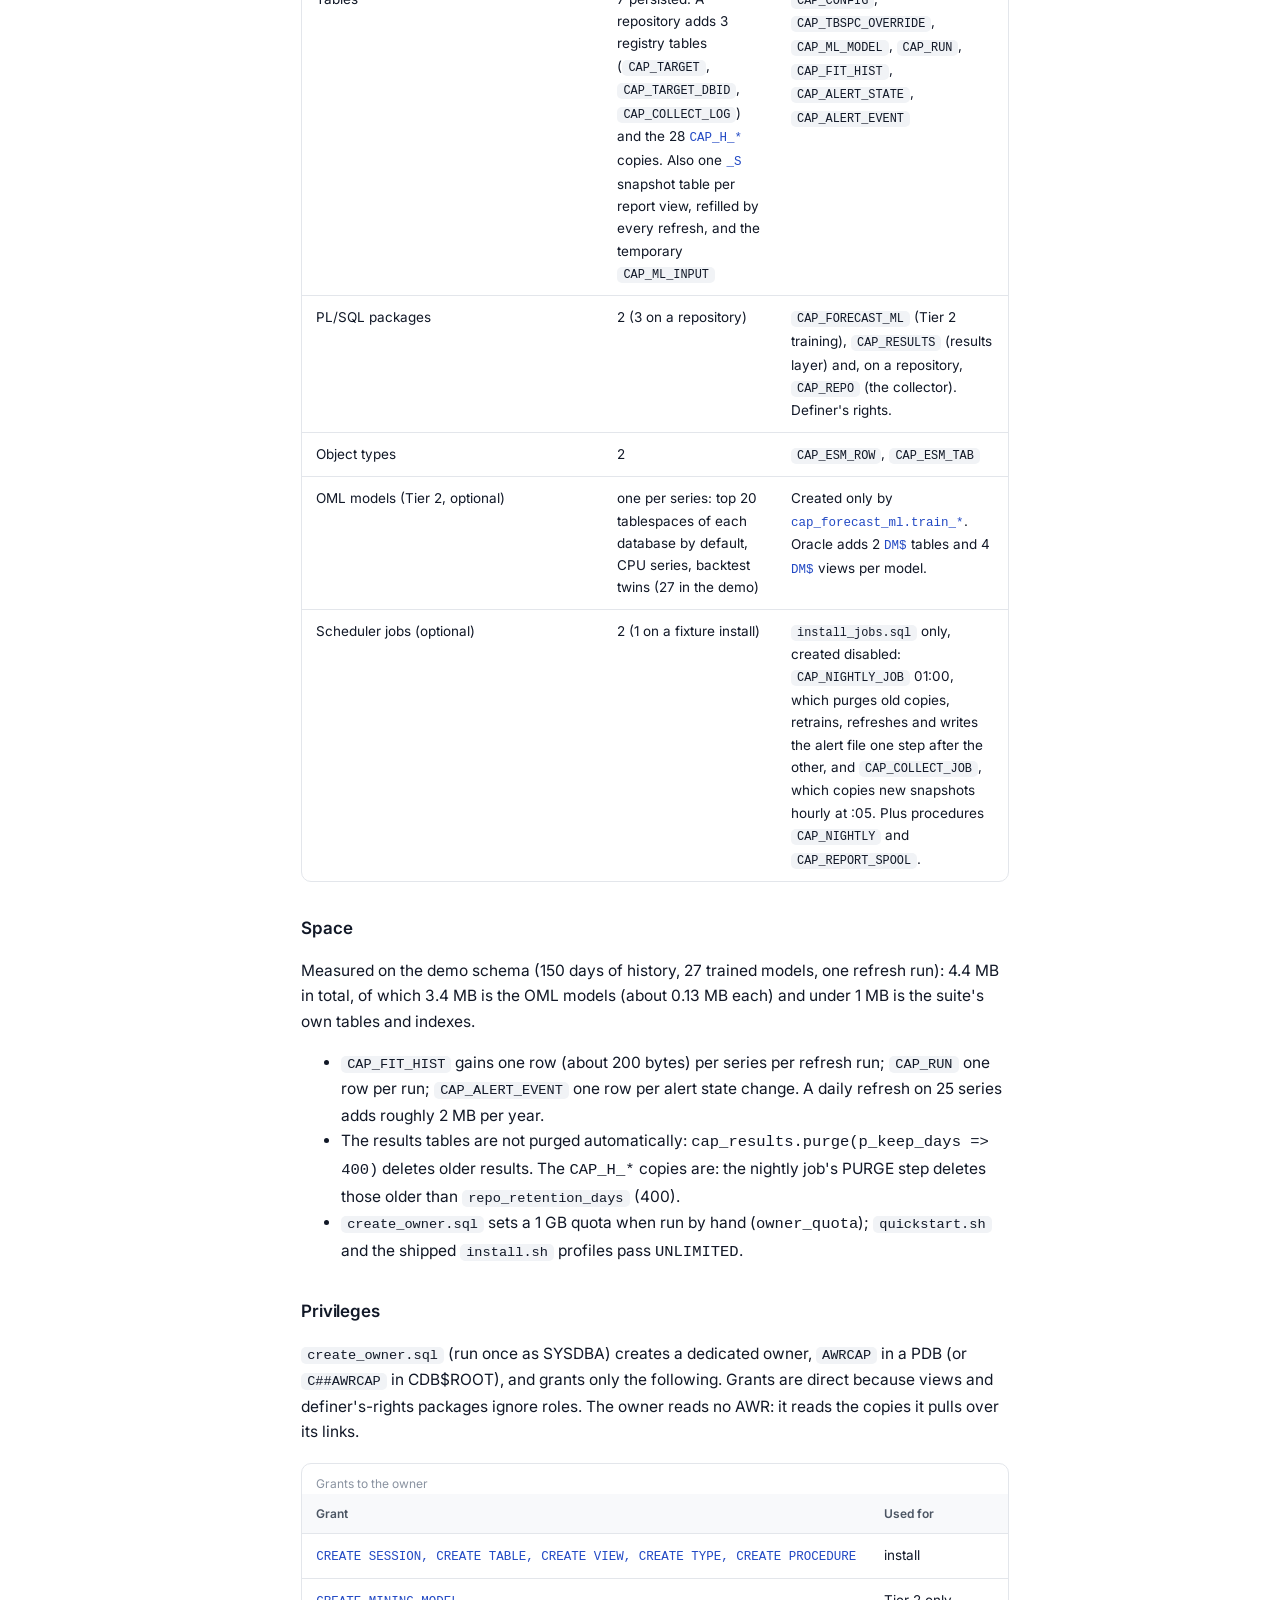
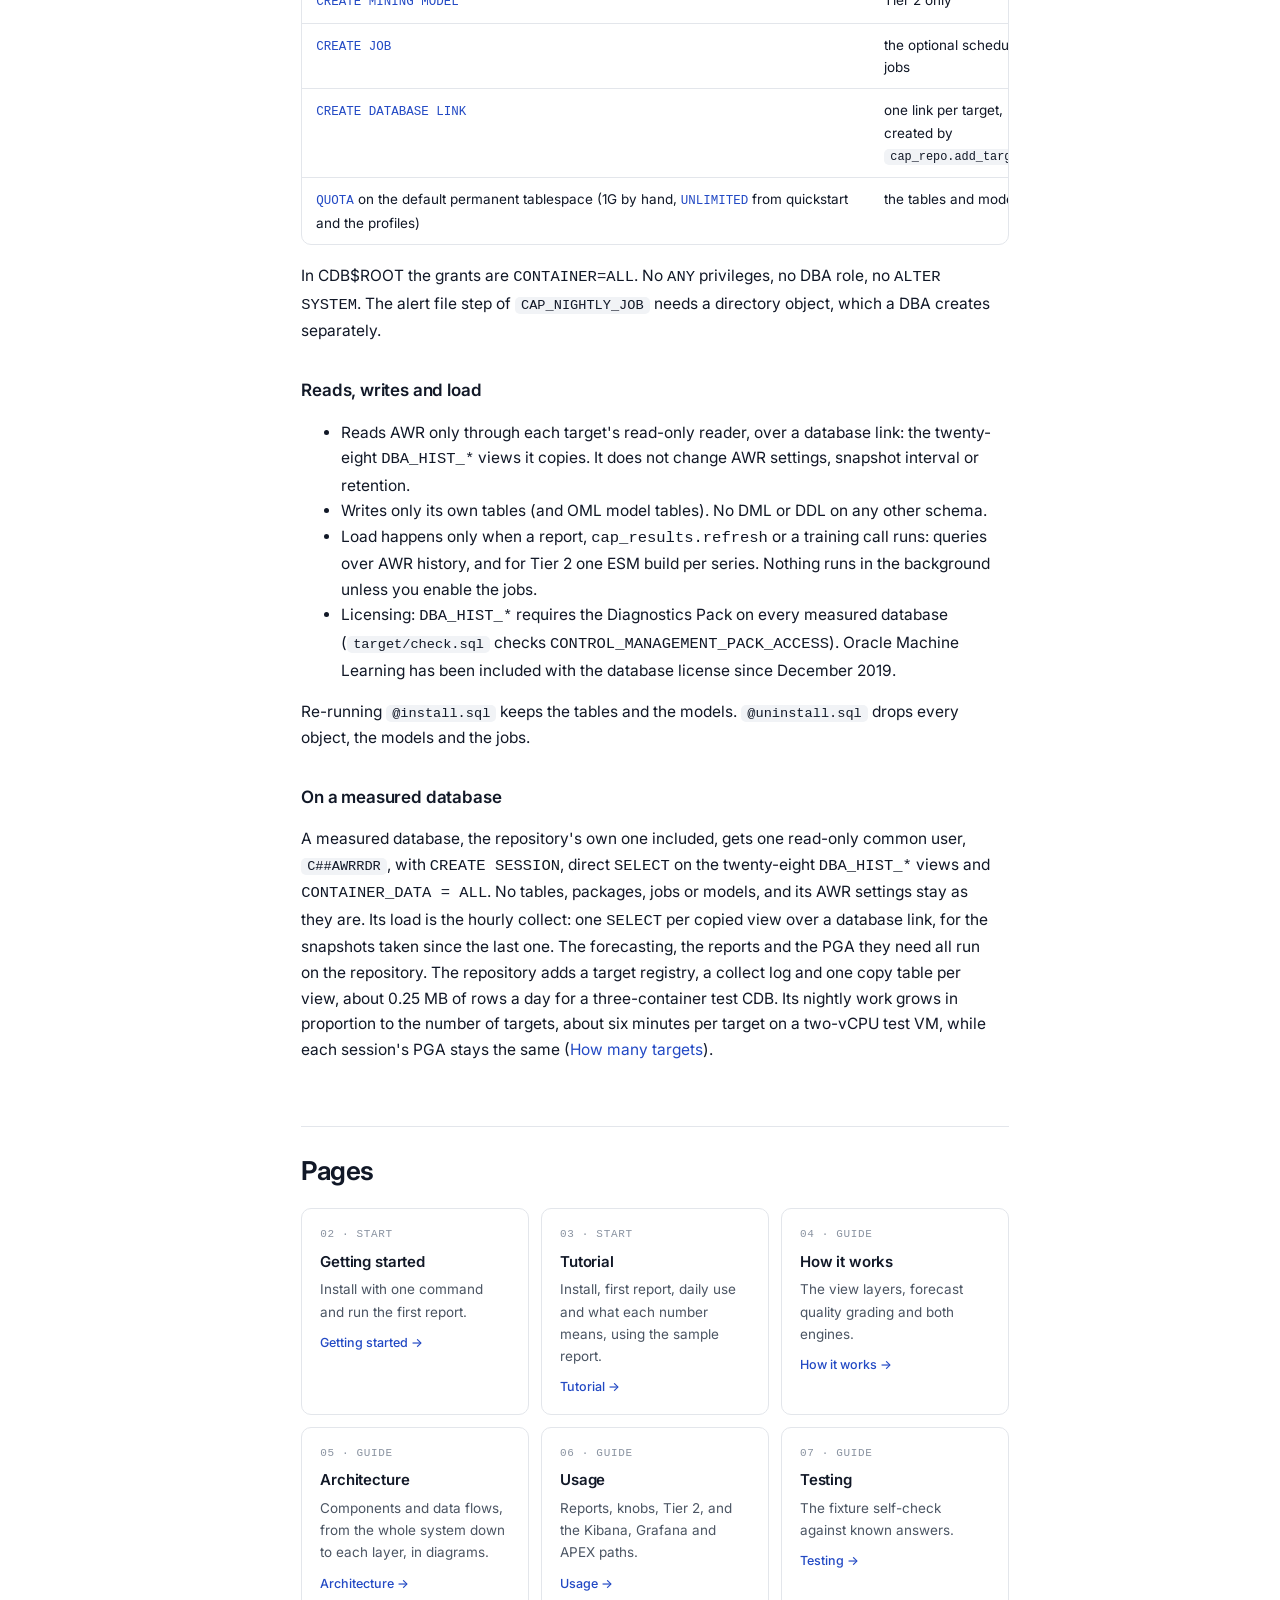
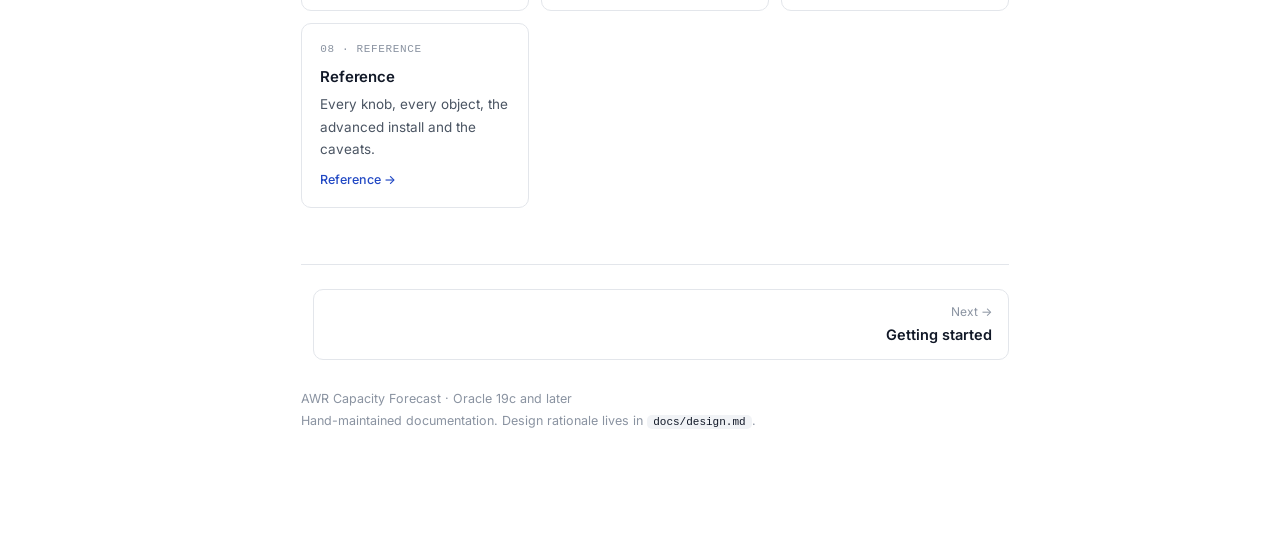
==== commit 32aabcb3: "Retire tablespace models a full ESM run no longer selects - A full run (train_all / train_tablespace" ====
--- a/docs/index.html
+++ b/docs/index.html
@@ -232,7 +232,7 @@
             <tr><td>Tables</td><td>7 persisted. A repository adds 3 registry tables (<span class="inline">CAP_TARGET</span>, <span class="inline">CAP_TARGET_DBID</span>, <span class="inline">CAP_COLLECT_LOG</span>) and the 28 <code>CAP_H_*</code> copies. Also one <code>_S</code> snapshot table per report view, refilled by every refresh, and the temporary <span class="inline">CAP_ML_INPUT</span></td><td><span class="inline">CAP_CONFIG</span>, <span class="inline">CAP_TBSPC_OVERRIDE</span>, <span class="inline">CAP_ML_MODEL</span>, <span class="inline">CAP_RUN</span>, <span class="inline">CAP_FIT_HIST</span>, <span class="inline">CAP_ALERT_STATE</span>, <span class="inline">CAP_ALERT_EVENT</span></td></tr>
             <tr><td>PL/SQL packages</td><td>2 (3 on a repository)</td><td><span class="inline">CAP_FORECAST_ML</span> (Tier 2 training), <span class="inline">CAP_RESULTS</span> (results layer) and, on a repository, <span class="inline">CAP_REPO</span> (the collector). Definer's rights.</td></tr>
             <tr><td>Object types</td><td>2</td><td><span class="inline">CAP_ESM_ROW</span>, <span class="inline">CAP_ESM_TAB</span></td></tr>
-            <tr><td>OML models (Tier 2, optional)</td><td>one per series: top 20 tablespaces by default, CPU series, backtest twins (27 in the demo)</td><td>Created only by <code>cap_forecast_ml.train_*</code>. Oracle adds 2 <code>DM$</code> tables and 4 <code>DM$</code> views per model.</td></tr>
+            <tr><td>OML models (Tier 2, optional)</td><td>one per series: top 20 tablespaces of each database by default, CPU series, backtest twins (27 in the demo)</td><td>Created only by <code>cap_forecast_ml.train_*</code>. Oracle adds 2 <code>DM$</code> tables and 4 <code>DM$</code> views per model.</td></tr>
             <tr><td>Scheduler jobs (optional)</td><td>2 (1 on a fixture install)</td><td><span class="inline">install_jobs.sql</span> only, created disabled: <span class="inline">CAP_NIGHTLY_JOB</span> 01:00, which purges old copies, retrains, refreshes and writes the alert file one step after the other, and <span class="inline">CAP_COLLECT_JOB</span>, which copies new snapshots hourly at :05. Plus procedures <span class="inline">CAP_NIGHTLY</span> and <span class="inline">CAP_REPORT_SPOOL</span>.</td></tr>
           </tbody>
         </table>
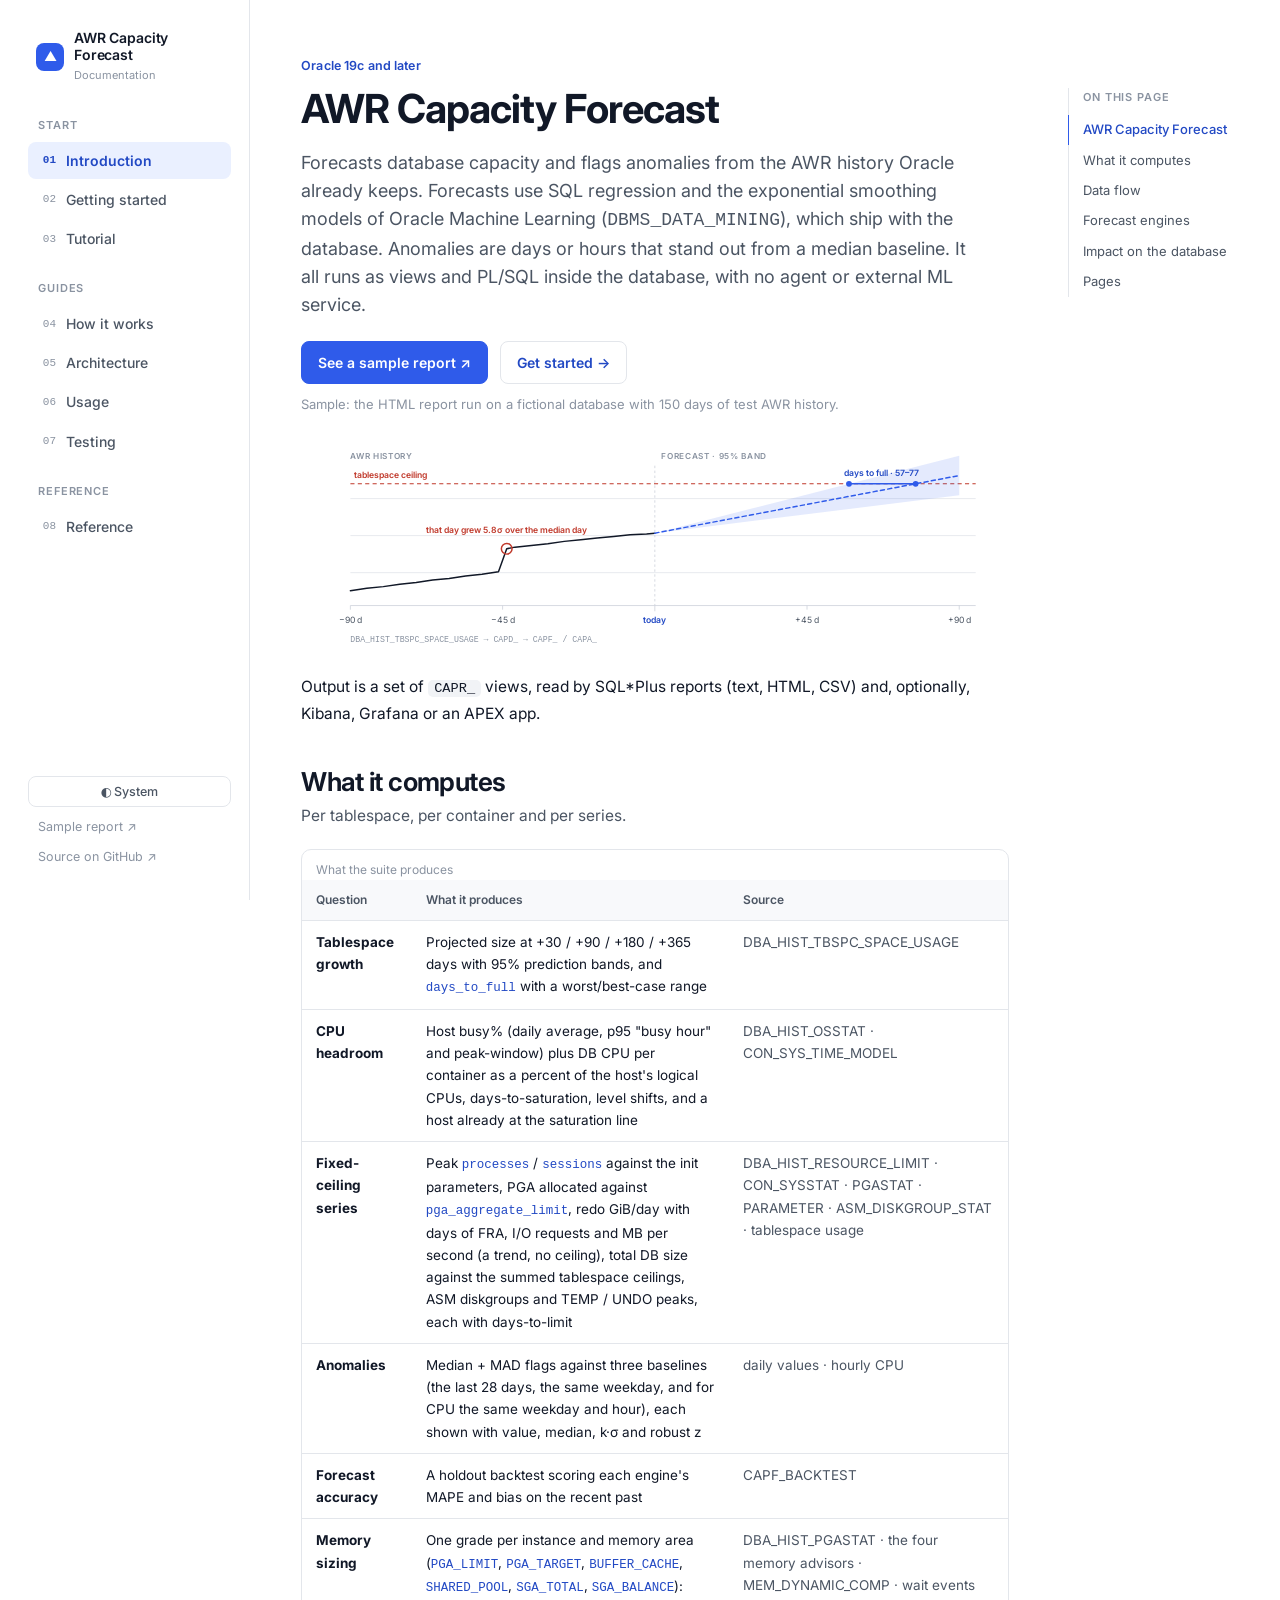
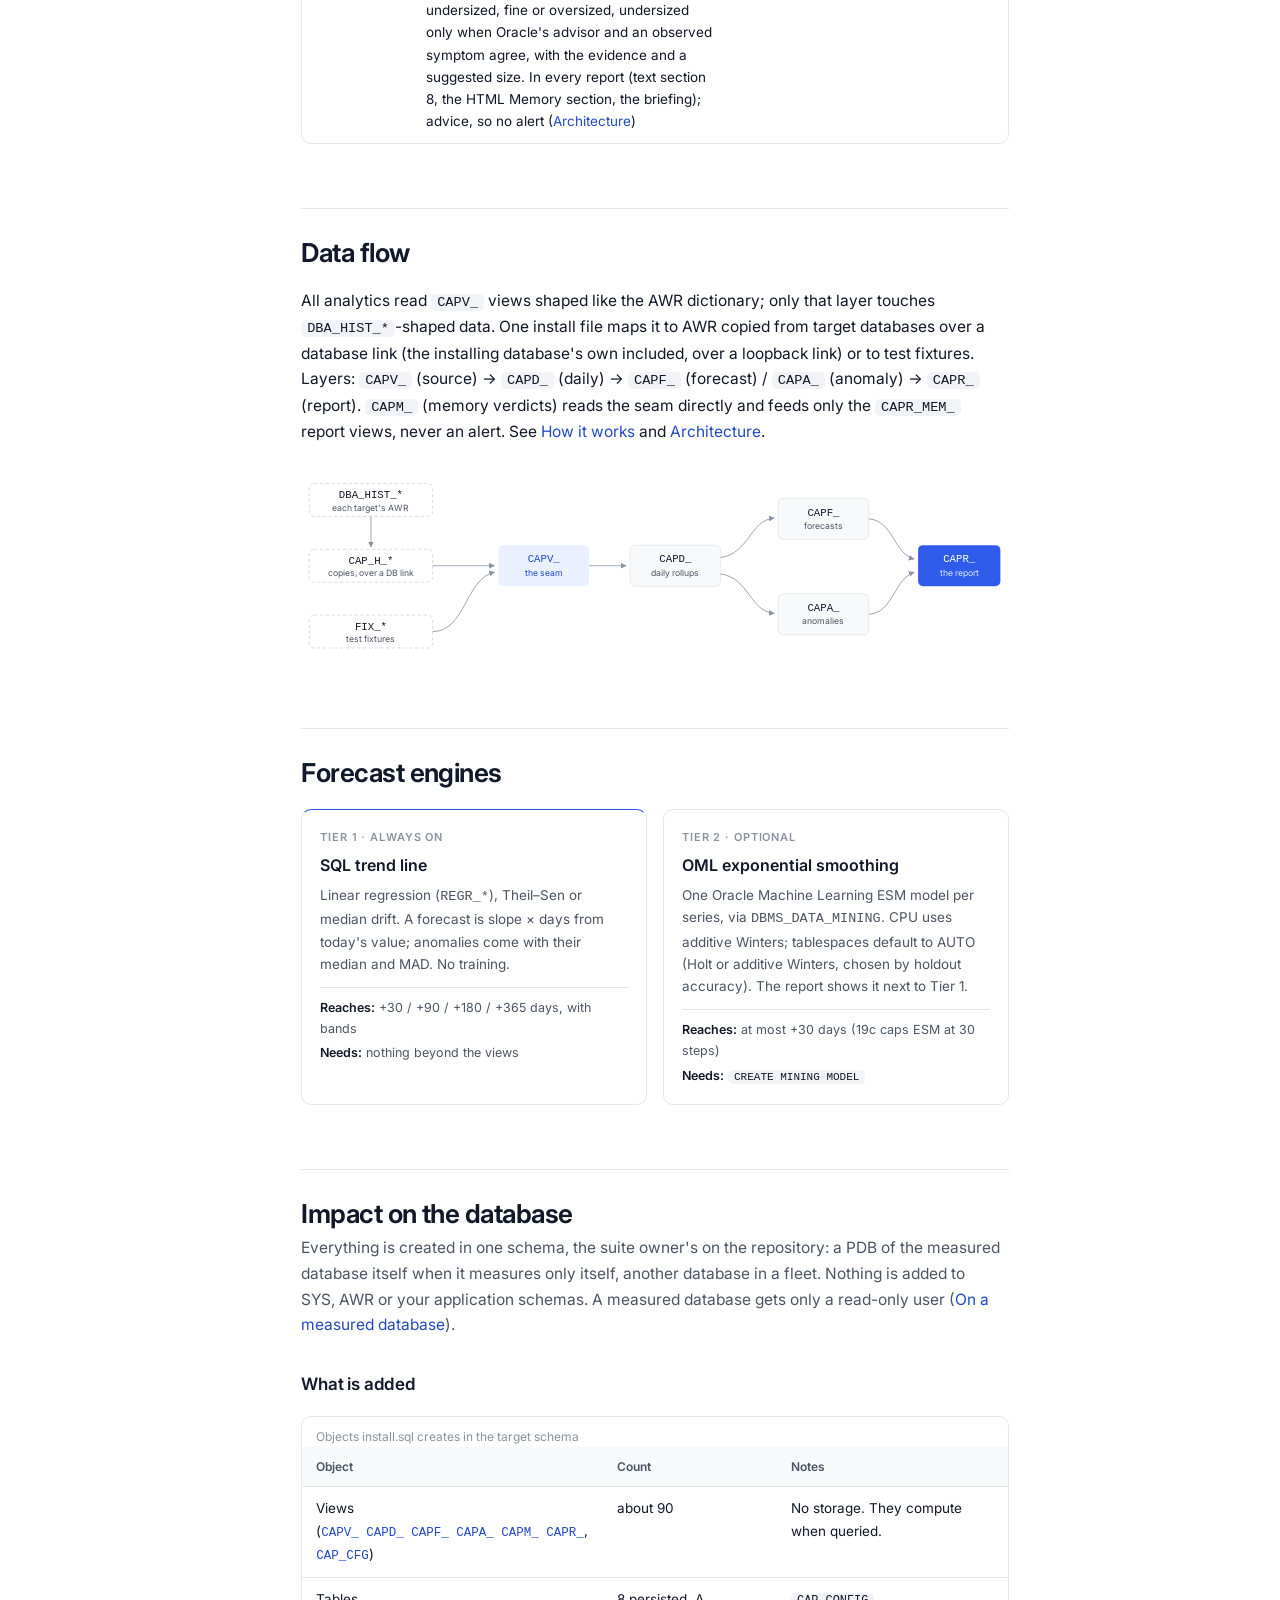
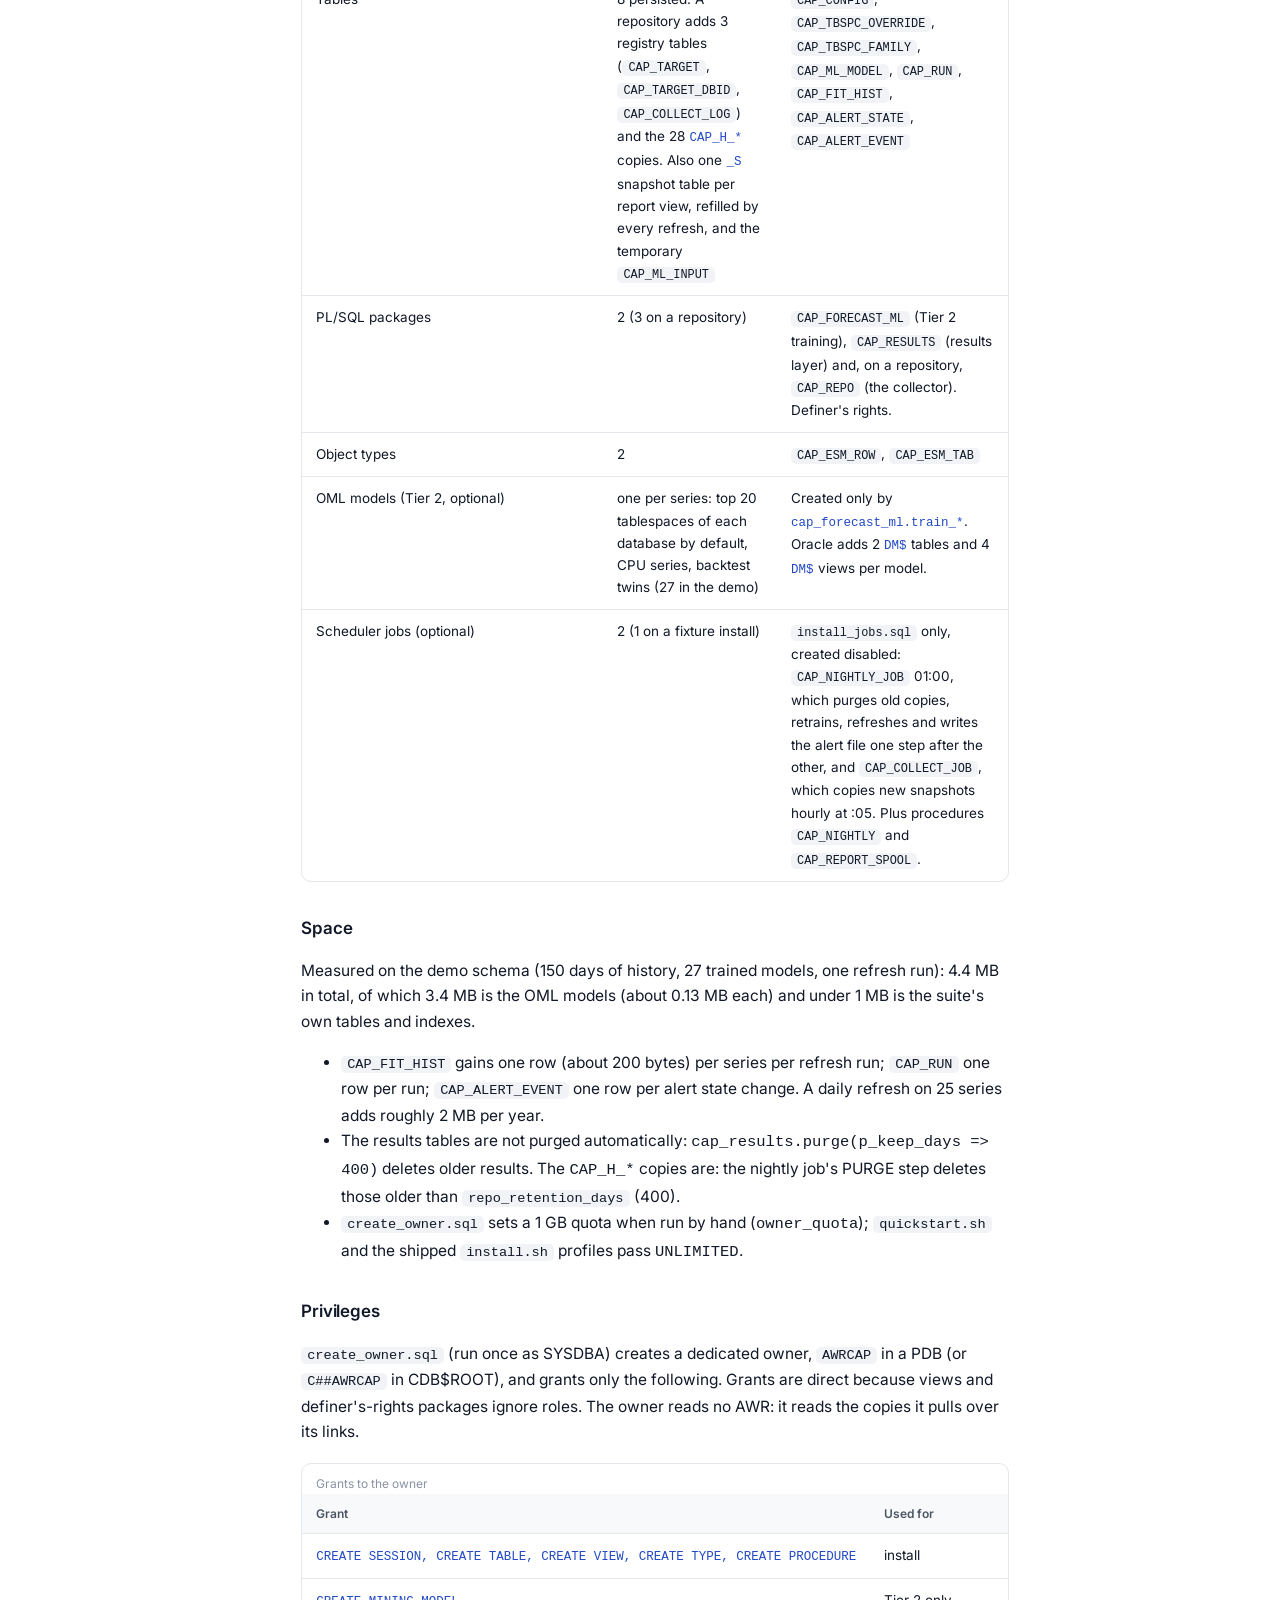
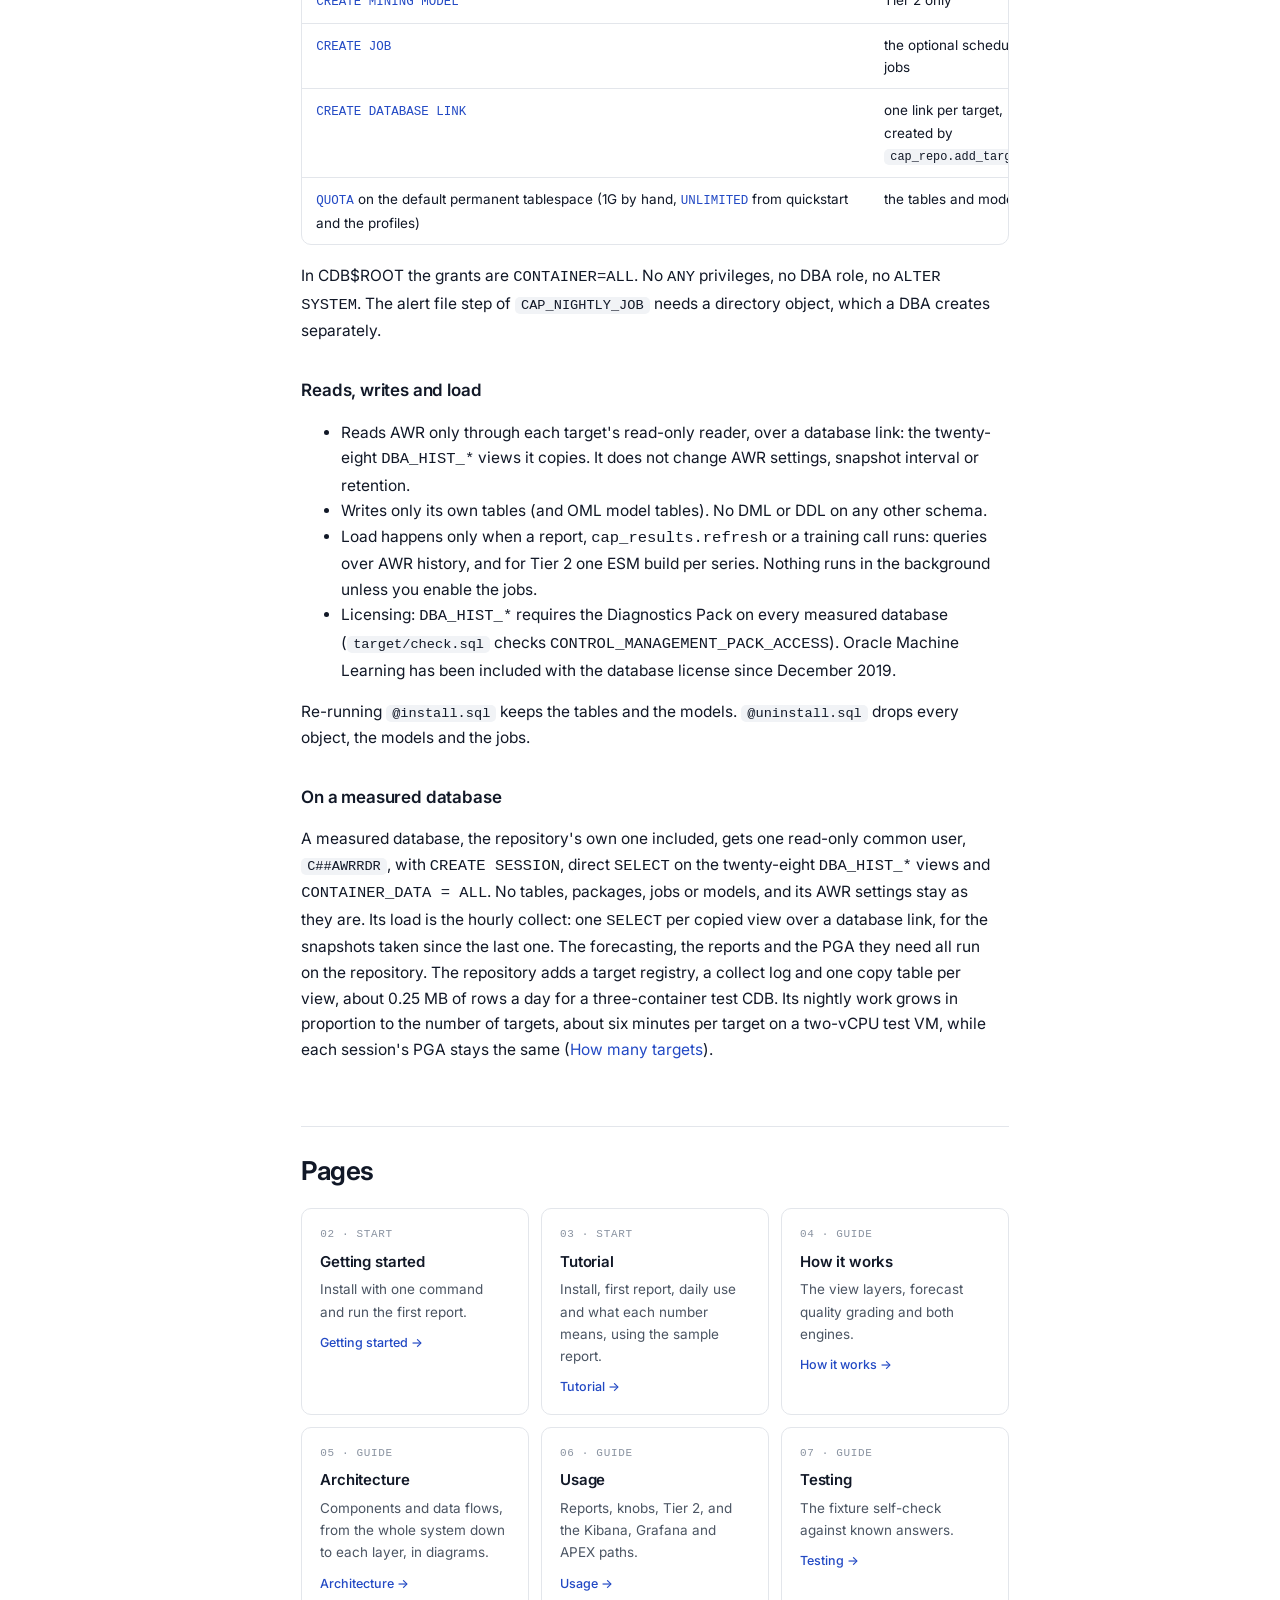
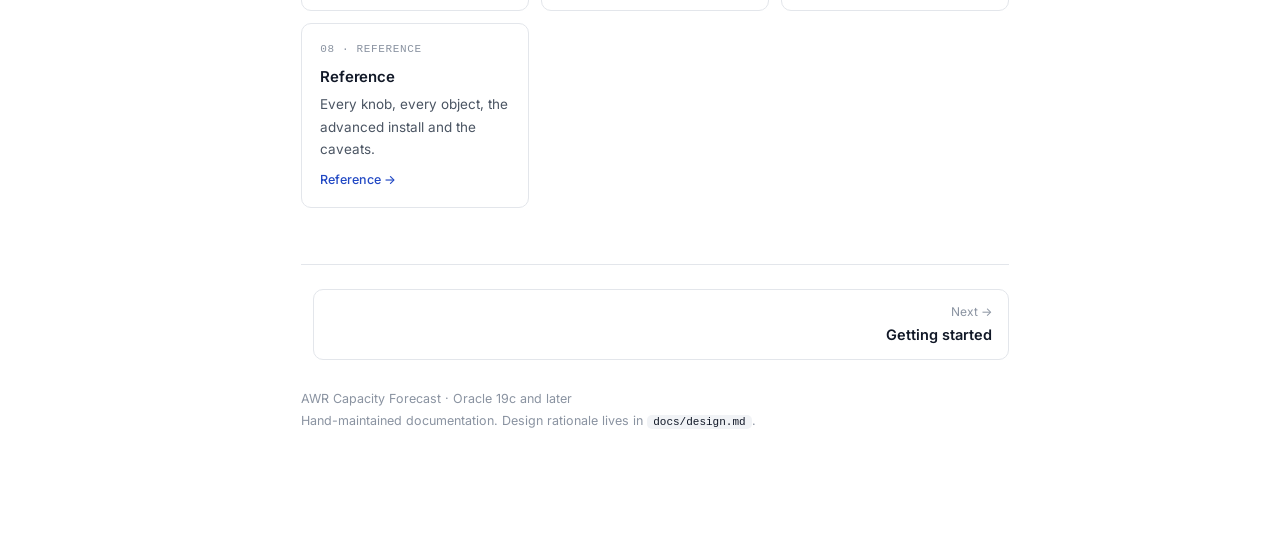
==== commit 0ada8c3b: "Document tablespace families Co-Authored-By: Claude Fable 5.2 <noreply@anthropic.com>" ====
--- a/docs/index.html
+++ b/docs/index.html
@@ -229,7 +229,7 @@
           <thead><tr><th scope="col">Object</th><th scope="col">Count</th><th scope="col">Notes</th></tr></thead>
           <tbody>
             <tr><td>Views (<code>CAPV_ CAPD_ CAPF_ CAPA_ CAPM_ CAPR_</code>, <code>CAP_CFG</code>)</td><td>about 90</td><td>No storage. They compute when queried.</td></tr>
-            <tr><td>Tables</td><td>7 persisted. A repository adds 3 registry tables (<span class="inline">CAP_TARGET</span>, <span class="inline">CAP_TARGET_DBID</span>, <span class="inline">CAP_COLLECT_LOG</span>) and the 28 <code>CAP_H_*</code> copies. Also one <code>_S</code> snapshot table per report view, refilled by every refresh, and the temporary <span class="inline">CAP_ML_INPUT</span></td><td><span class="inline">CAP_CONFIG</span>, <span class="inline">CAP_TBSPC_OVERRIDE</span>, <span class="inline">CAP_ML_MODEL</span>, <span class="inline">CAP_RUN</span>, <span class="inline">CAP_FIT_HIST</span>, <span class="inline">CAP_ALERT_STATE</span>, <span class="inline">CAP_ALERT_EVENT</span></td></tr>
+            <tr><td>Tables</td><td>8 persisted. A repository adds 3 registry tables (<span class="inline">CAP_TARGET</span>, <span class="inline">CAP_TARGET_DBID</span>, <span class="inline">CAP_COLLECT_LOG</span>) and the 28 <code>CAP_H_*</code> copies. Also one <code>_S</code> snapshot table per report view, refilled by every refresh, and the temporary <span class="inline">CAP_ML_INPUT</span></td><td><span class="inline">CAP_CONFIG</span>, <span class="inline">CAP_TBSPC_OVERRIDE</span>, <span class="inline">CAP_TBSPC_FAMILY</span>, <span class="inline">CAP_ML_MODEL</span>, <span class="inline">CAP_RUN</span>, <span class="inline">CAP_FIT_HIST</span>, <span class="inline">CAP_ALERT_STATE</span>, <span class="inline">CAP_ALERT_EVENT</span></td></tr>
             <tr><td>PL/SQL packages</td><td>2 (3 on a repository)</td><td><span class="inline">CAP_FORECAST_ML</span> (Tier 2 training), <span class="inline">CAP_RESULTS</span> (results layer) and, on a repository, <span class="inline">CAP_REPO</span> (the collector). Definer's rights.</td></tr>
             <tr><td>Object types</td><td>2</td><td><span class="inline">CAP_ESM_ROW</span>, <span class="inline">CAP_ESM_TAB</span></td></tr>
             <tr><td>OML models (Tier 2, optional)</td><td>one per series: top 20 tablespaces of each database by default, CPU series, backtest twins (27 in the demo)</td><td>Created only by <code>cap_forecast_ml.train_*</code>. Oracle adds 2 <code>DM$</code> tables and 4 <code>DM$</code> views per model.</td></tr>
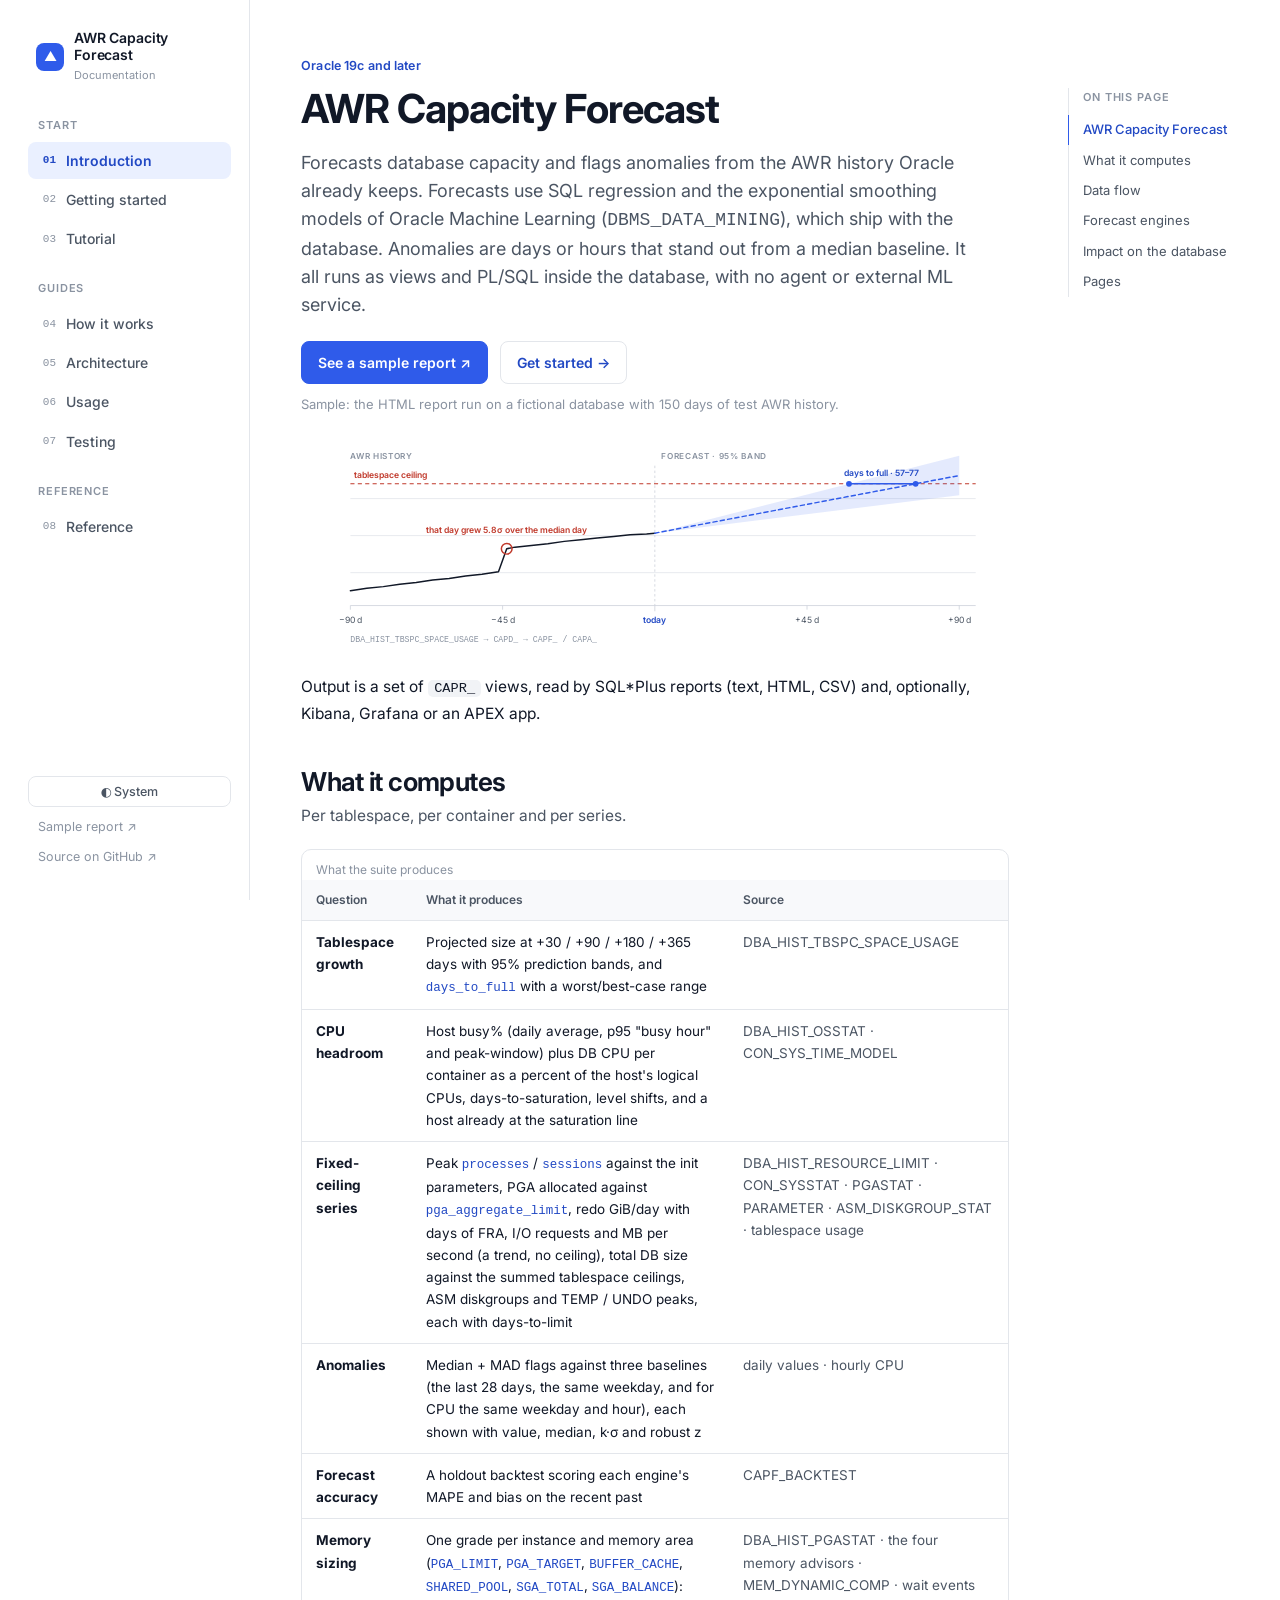
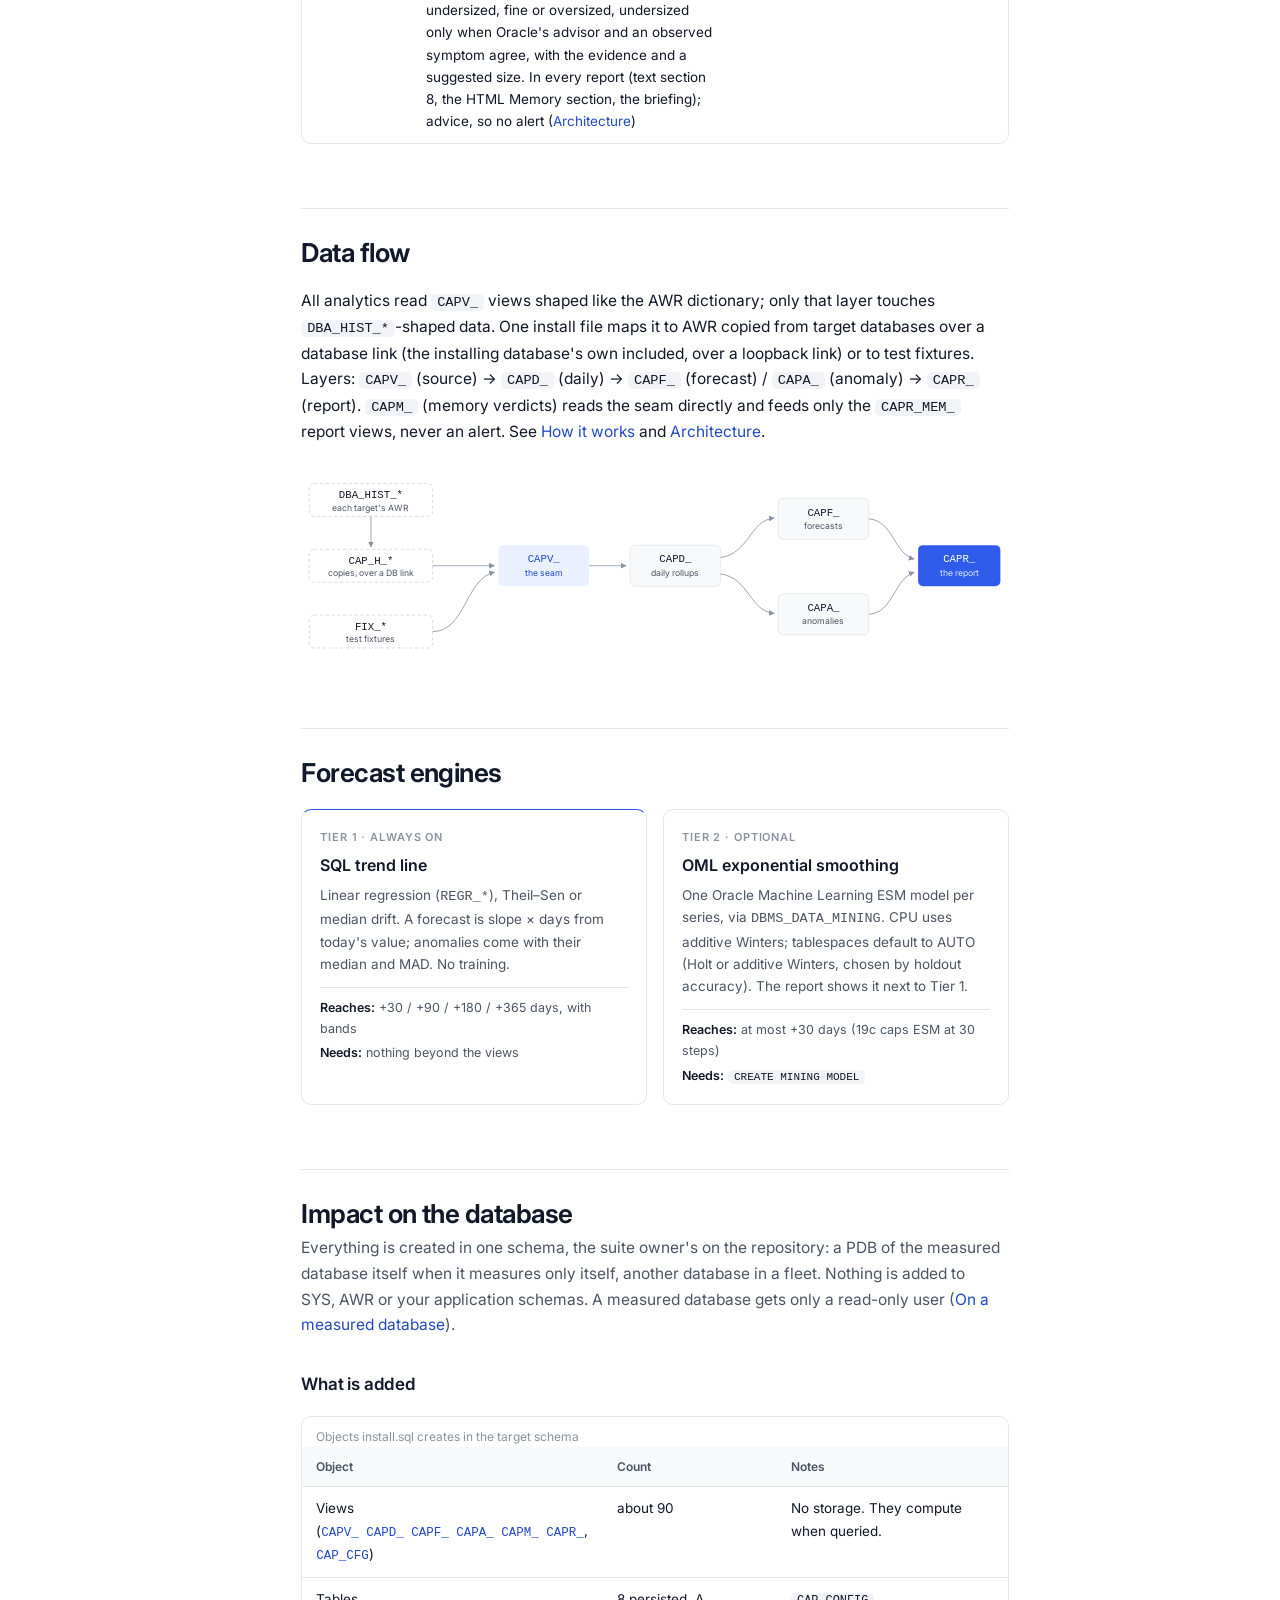
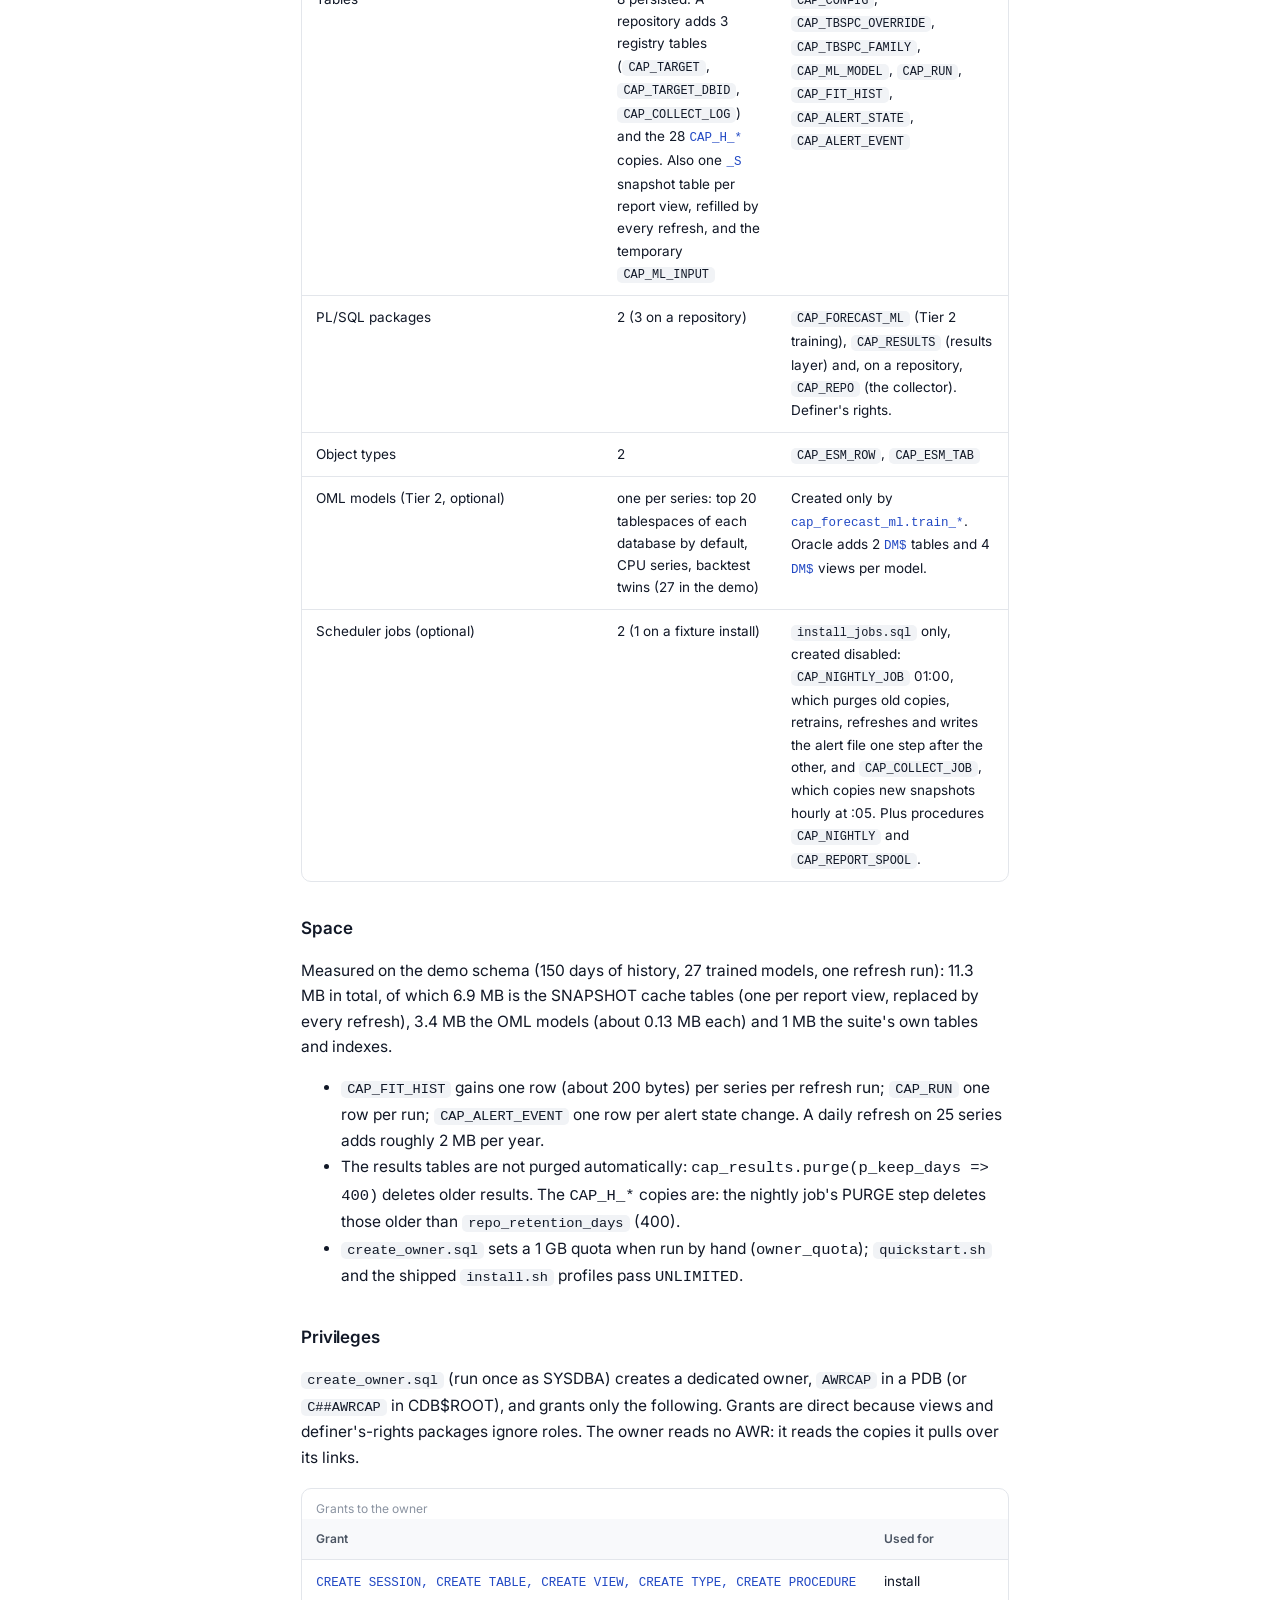
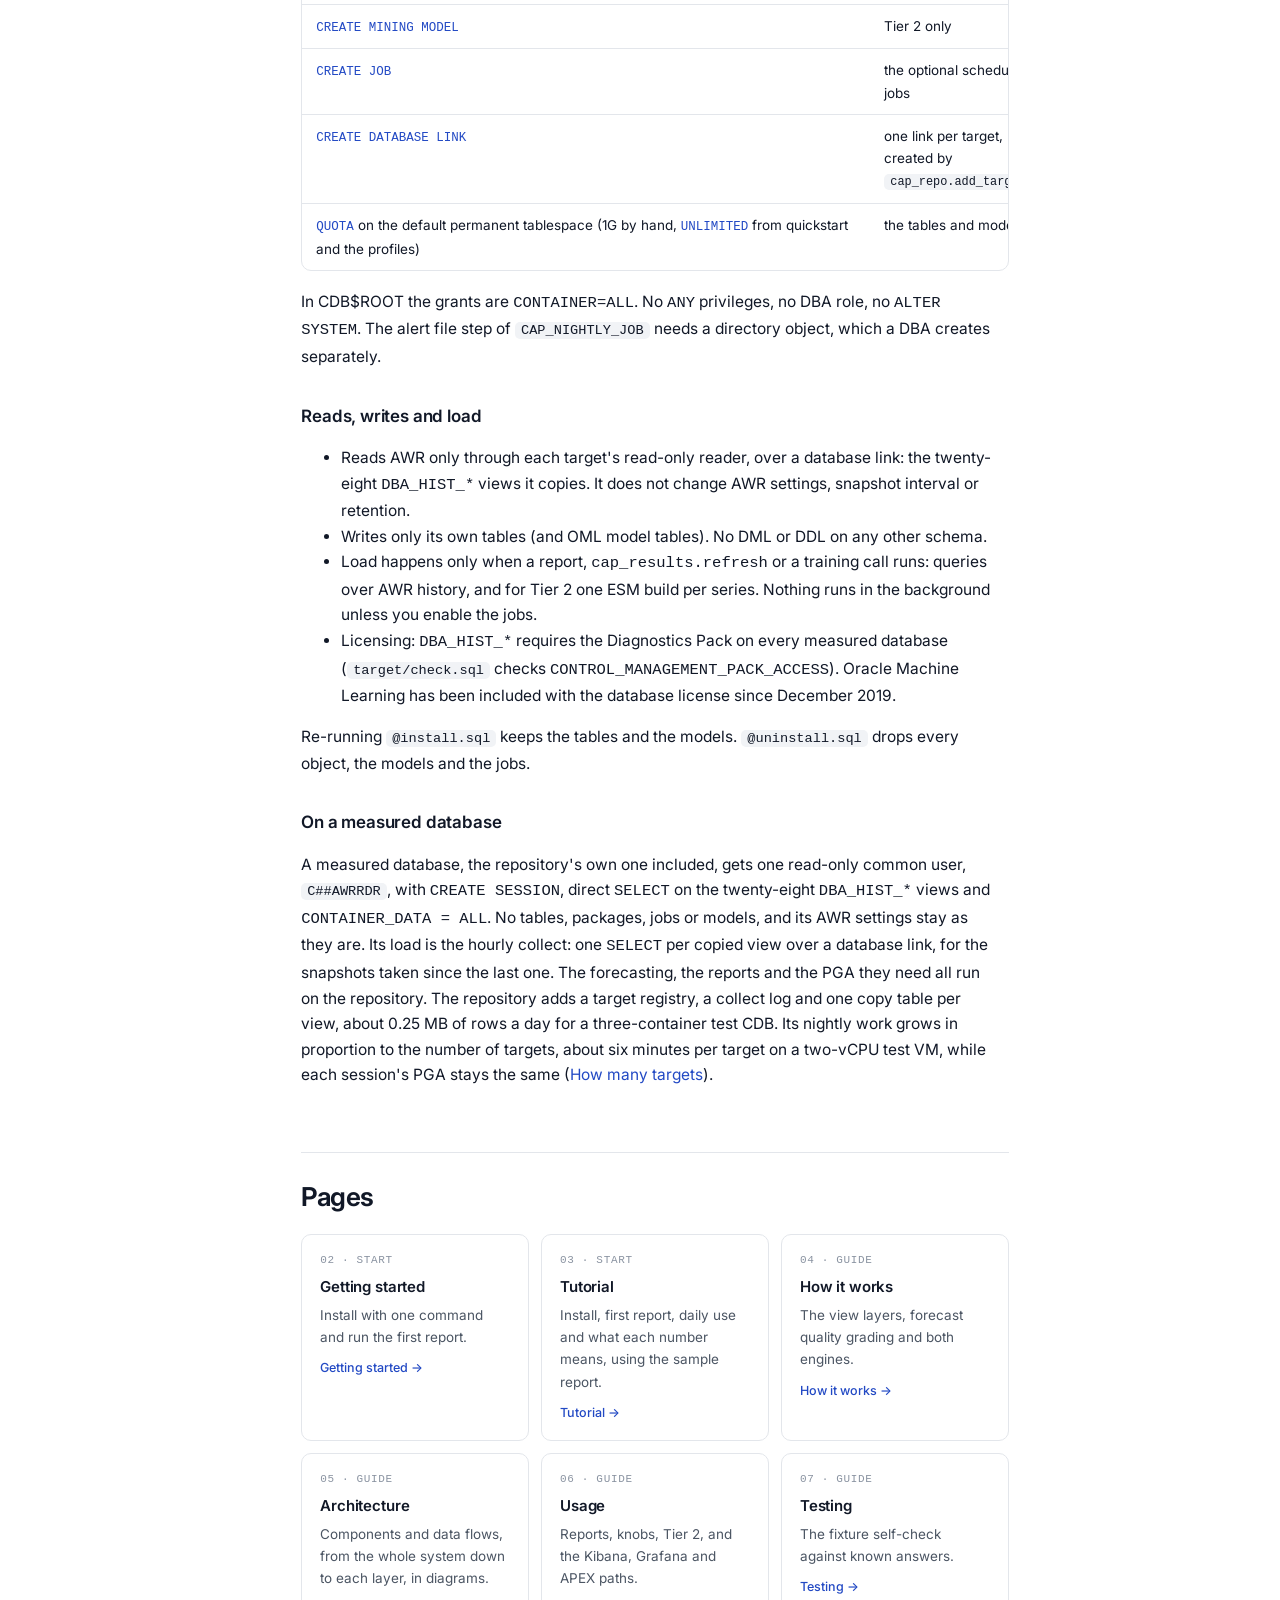
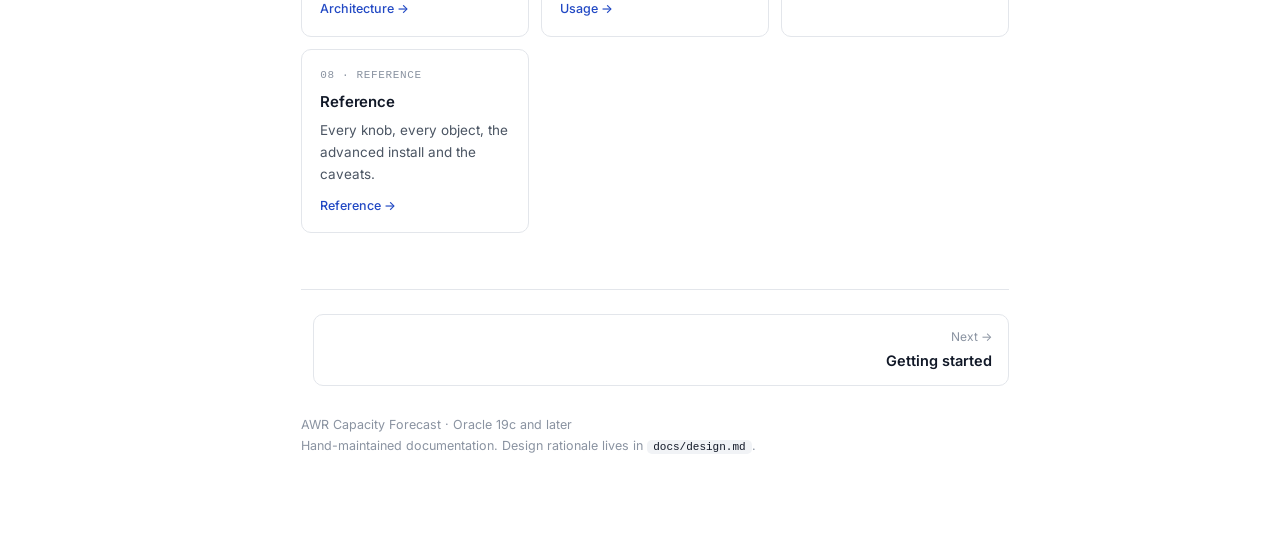
==== commit 48ba3f9d: "Docs: the demo schema's space with the snapshot tables Measured on CAPDEMO at this head: suite table" ====
--- a/docs/index.html
+++ b/docs/index.html
@@ -240,8 +240,9 @@
 
       <h3>Space</h3>
       <p>Measured on the demo schema (150 days of history, 27 trained models, one refresh run):
-        4.4 MB in total, of which 3.4 MB is the OML models (about 0.13 MB each) and under 1 MB
-        is the suite's own tables and indexes.</p>
+        11.3 MB in total, of which 6.9 MB is the SNAPSHOT cache tables (one per report view,
+        replaced by every refresh), 3.4 MB the OML models (about 0.13 MB each) and 1 MB
+        the suite's own tables and indexes.</p>
       <ul>
         <li><span class="inline">CAP_FIT_HIST</span> gains one row (about 200 bytes) per series per
           refresh run; <span class="inline">CAP_RUN</span> one row per run;
